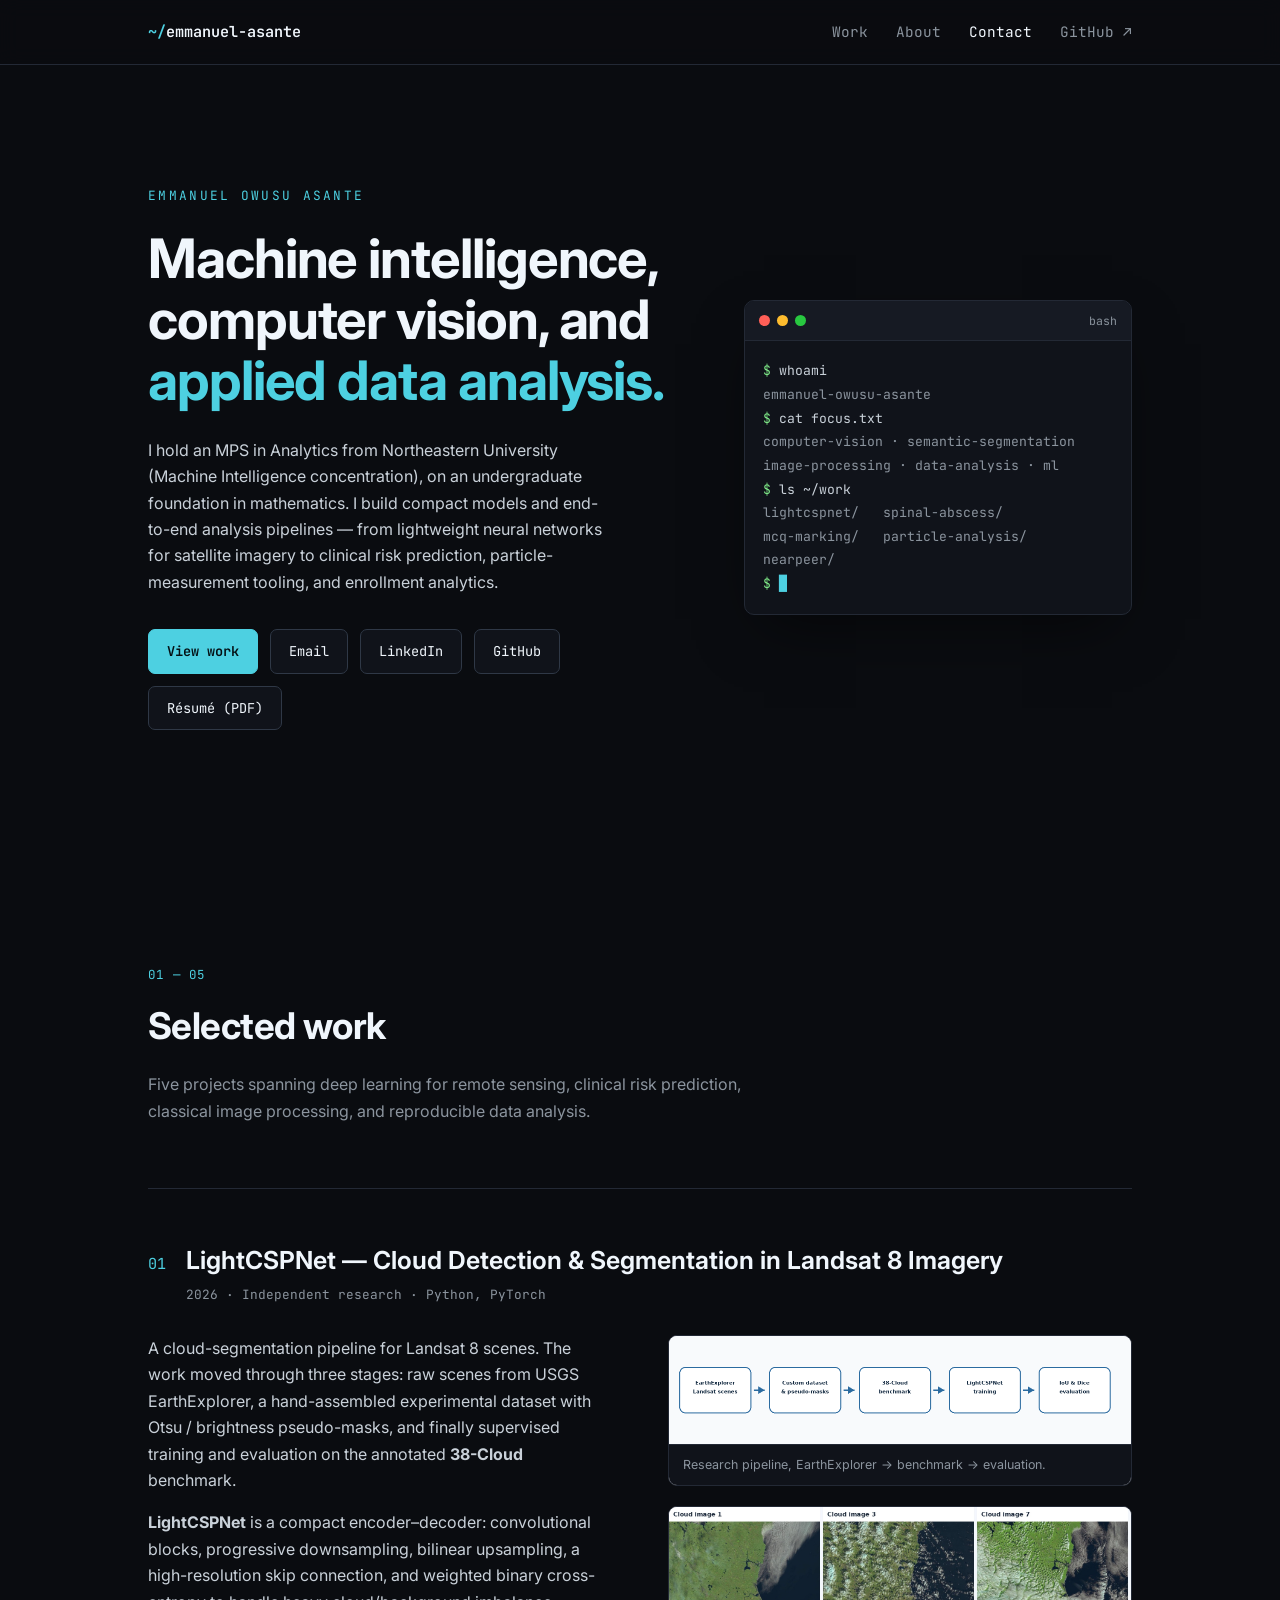
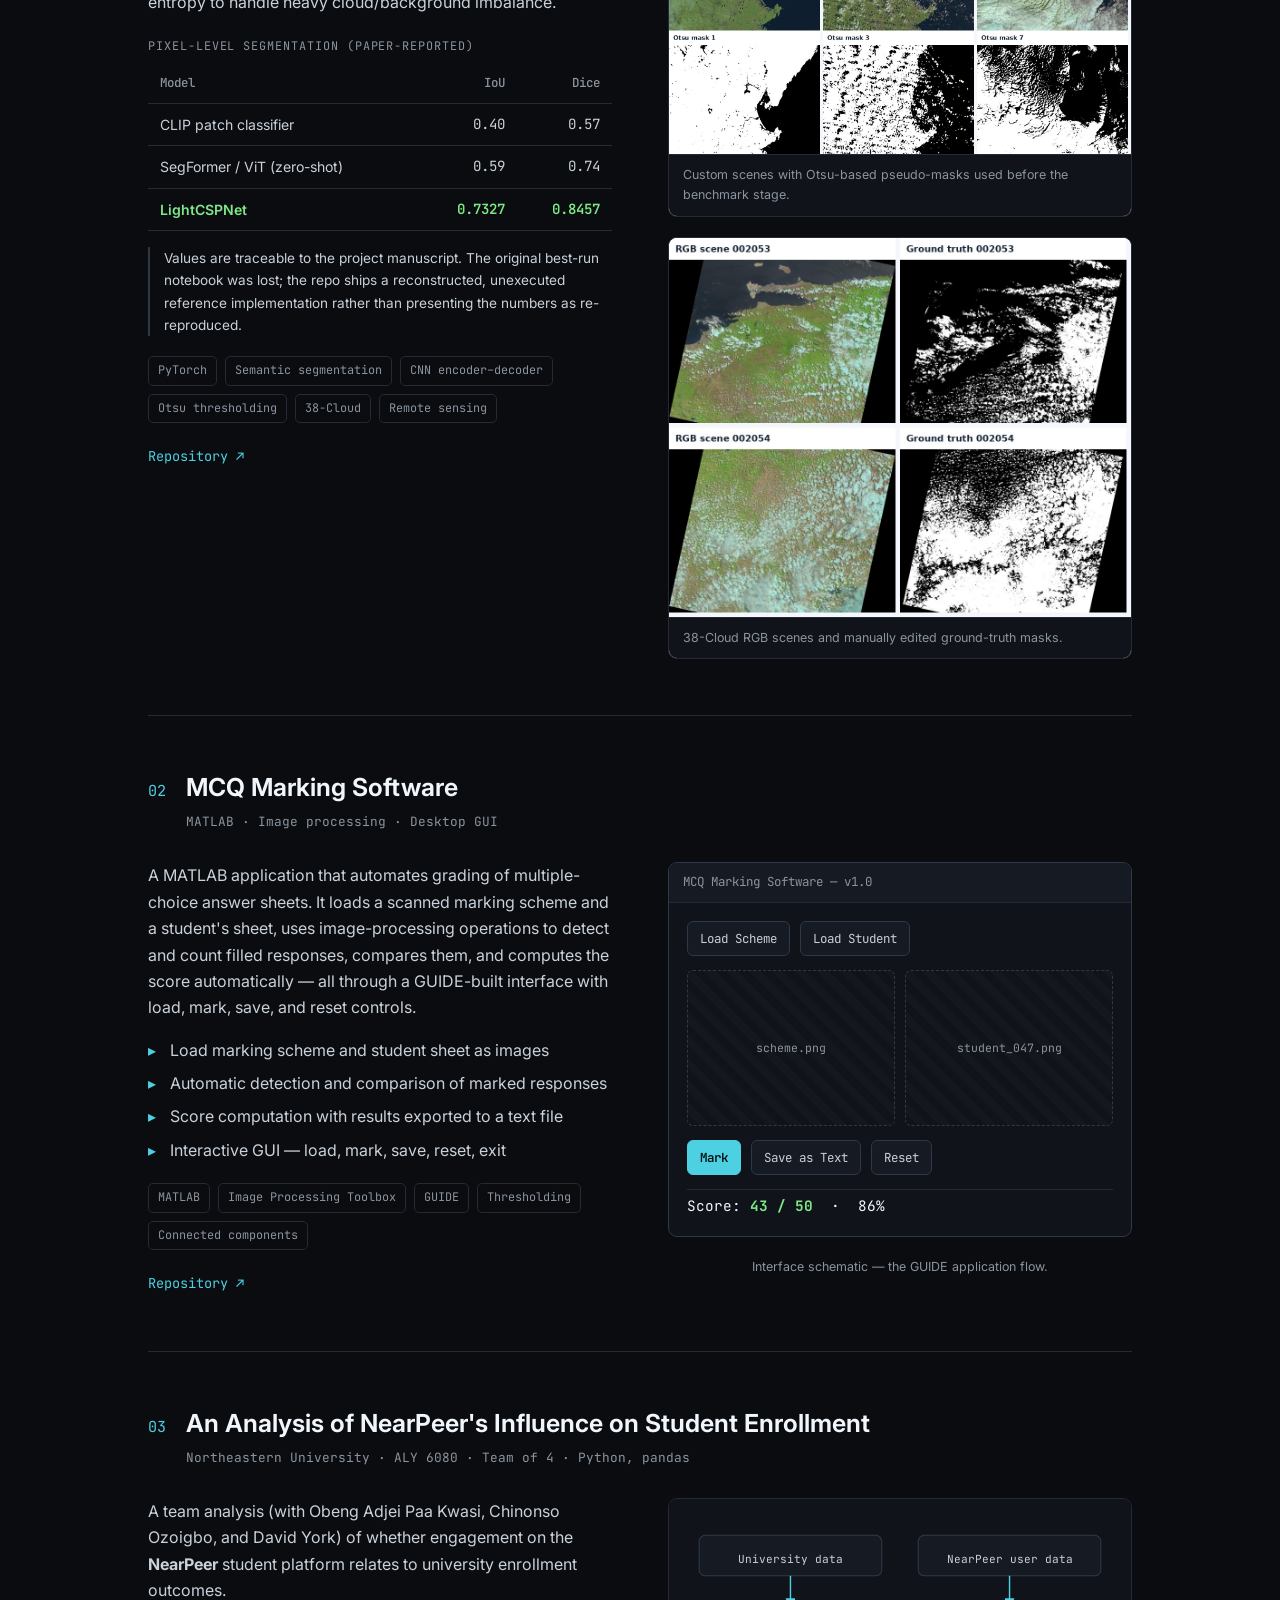
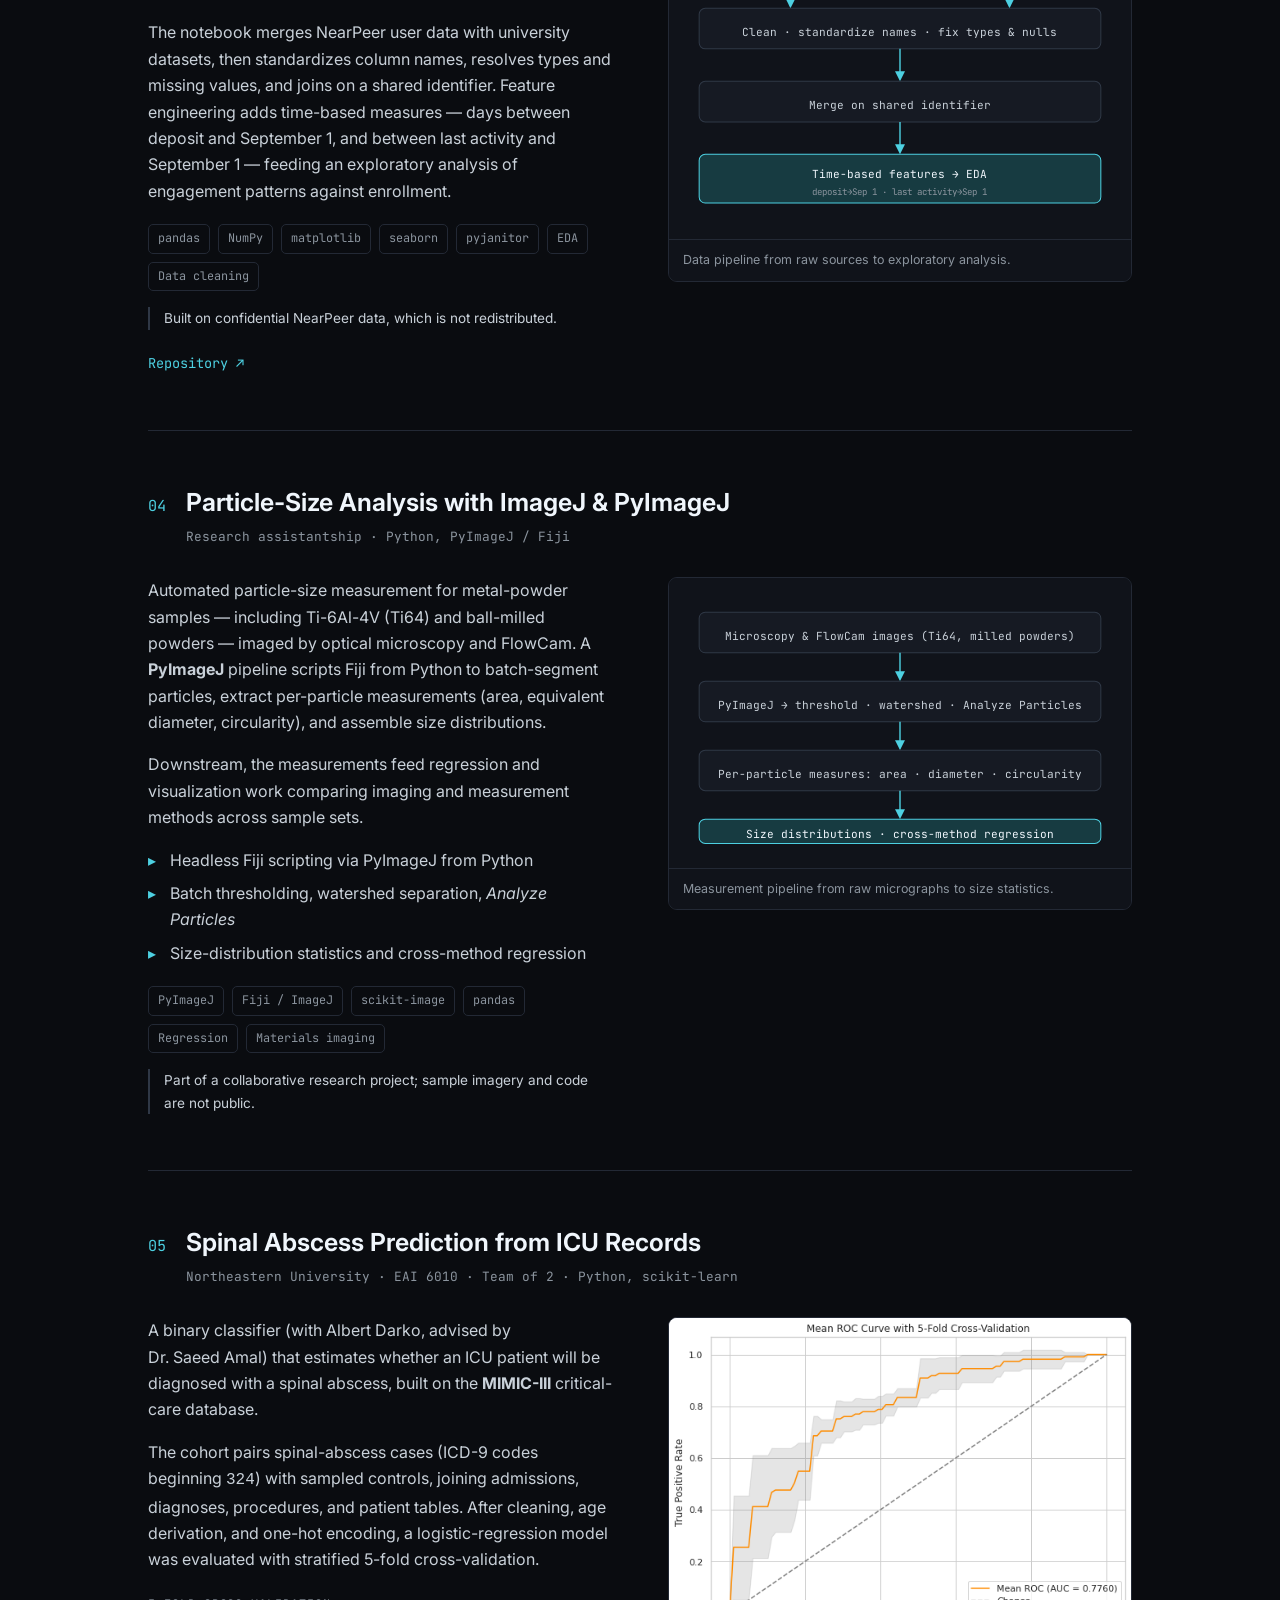
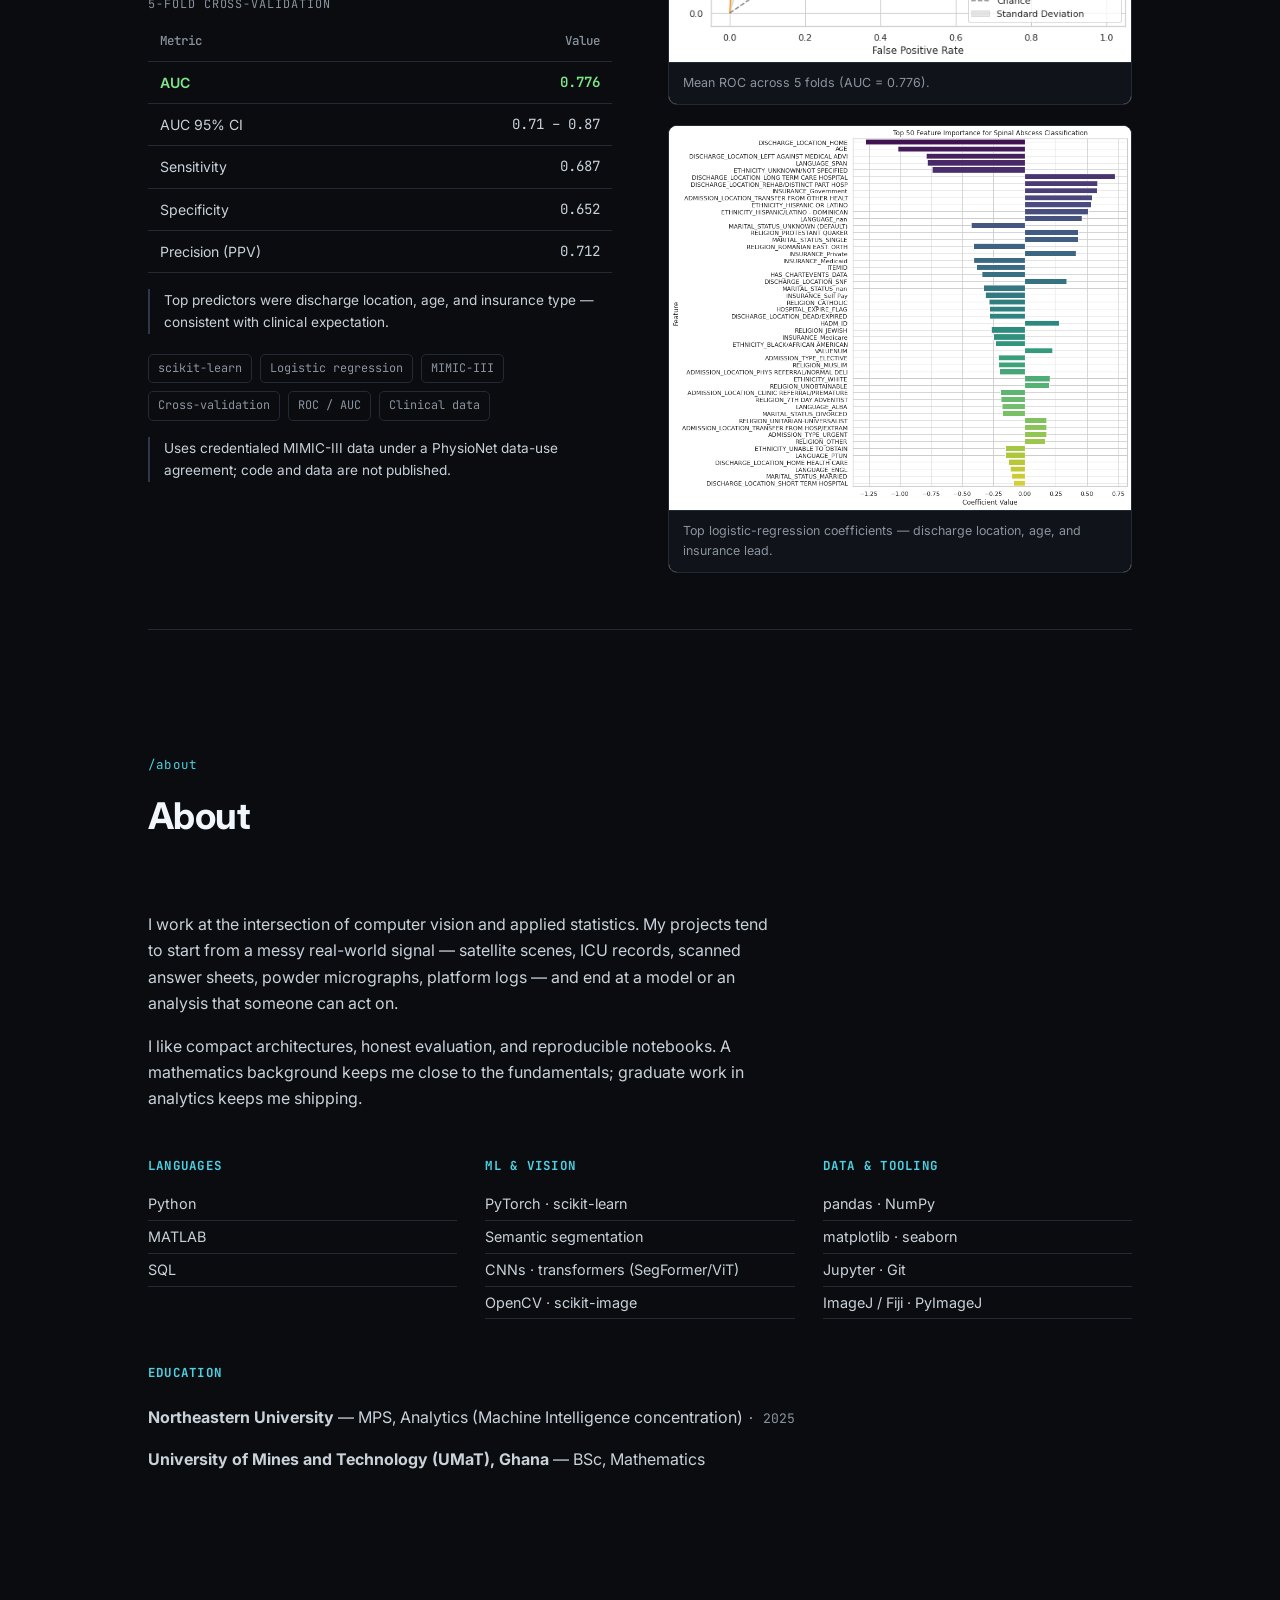
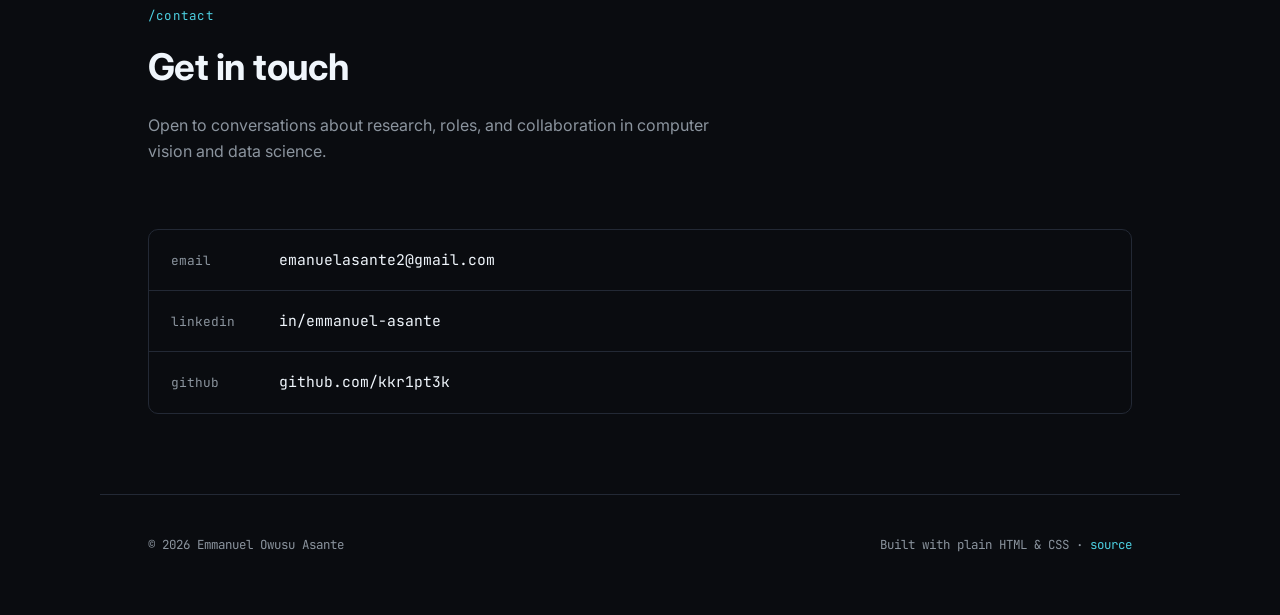
==== index.html @ b474de03 "Portfolio site: 5 projects, résumé, dark technical theme Static single-page site (no build) for http" ====
<!DOCTYPE html>
<html lang="en">
<head>
<meta charset="UTF-8">
<meta name="viewport" content="width=device-width, initial-scale=1.0">
<title>Emmanuel Owusu Asante — Machine Intelligence &amp; Computer Vision</title>
<meta name="description" content="Portfolio of Emmanuel Owusu Asante — graduate work in machine intelligence, computer vision, and applied data analysis. Cloud segmentation, particle-size analysis, MCQ automation, and enrollment analytics.">
<meta name="author" content="Emmanuel Owusu Asante">

<meta property="og:type" content="website">
<meta property="og:title" content="Emmanuel Owusu Asante — Portfolio">
<meta property="og:description" content="Machine intelligence, computer vision, and applied data analysis.">
<meta property="og:url" content="https://kkr1pt3k.github.io/">

<link rel="preconnect" href="https://fonts.googleapis.com">
<link rel="preconnect" href="https://fonts.gstatic.com" crossorigin>
<link href="https://fonts.googleapis.com/css2?family=Inter:wght@400;500;600;700&family=JetBrains+Mono:wght@400;500;600&display=swap" rel="stylesheet">
<link rel="stylesheet" href="assets/css/styles.css">
<link rel="icon" href="data:image/svg+xml,%3Csvg xmlns='http://www.w3.org/2000/svg' viewBox='0 0 100 100'%3E%3Crect width='100' height='100' rx='20' fill='%230a0c10'/%3E%3Ctext x='50' y='68' font-size='58' text-anchor='middle' fill='%234dd0e1' font-family='monospace'%3E&gt;_%3C/text%3E%3C/svg%3E">
</head>
<body>

<a href="#work" class="skip-link">Skip to content</a>

<header class="nav" id="nav">
  <div class="nav__inner container">
    <a href="#top" class="nav__brand"><span class="nav__prompt">~/</span>emmanuel-asante</a>
    <nav class="nav__links" aria-label="Primary">
      <a href="#work">Work</a>
      <a href="#about">About</a>
      <a href="#contact">Contact</a>
      <a href="https://github.com/kkr1pt3k" class="nav__ext" target="_blank" rel="noopener">GitHub&nbsp;&#8599;</a>
    </nav>
    <button class="nav__toggle" id="navToggle" aria-label="Toggle menu" aria-expanded="false">
      <span></span><span></span><span></span>
    </button>
  </div>
</header>

<main id="top">

  <!-- ============ HERO ============ -->
  <section class="hero container">
    <div class="hero__text">
      <p class="kicker">Emmanuel&nbsp;Owusu&nbsp;Asante</p>
      <h1>Machine intelligence,<br>computer vision, and<br><span class="accent">applied data analysis.</span></h1>
      <p class="hero__lede">
        <!-- EDIT: replace with your own words -->
        I hold an MPS in Analytics from Northeastern University (Machine Intelligence
        concentration), on an undergraduate foundation in mathematics. I build compact
        models and end-to-end analysis pipelines — from lightweight neural networks for
        satellite imagery to clinical risk prediction, particle-measurement tooling,
        and enrollment analytics.
      </p>
      <div class="hero__cta">
        <a href="#work" class="btn btn--primary">View work</a>
        <a href="mailto:emanuelasante2@gmail.com" class="btn">Email</a>
        <a href="https://www.linkedin.com/in/emmanuel-asante-377aa52a0/" class="btn" target="_blank" rel="noopener">LinkedIn</a>
        <a href="https://github.com/kkr1pt3k" class="btn" target="_blank" rel="noopener">GitHub</a>
        <a href="assets/emmanuel-asante-resume.pdf" class="btn" data-contact="resume">Résumé&nbsp;(PDF)</a>
      </div>
    </div>

    <aside class="terminal" aria-hidden="true">
      <div class="terminal__bar"><span></span><span></span><span></span><em>bash</em></div>
      <pre class="terminal__body"><span class="t-prompt">$</span> whoami
<span class="t-out">emmanuel-owusu-asante</span>
<span class="t-prompt">$</span> cat focus.txt
<span class="t-out">computer-vision · semantic-segmentation
image-processing · data-analysis · ml</span>
<span class="t-prompt">$</span> ls ~/work
<span class="t-out">lightcspnet/   spinal-abscess/
mcq-marking/   particle-analysis/
nearpeer/</span>
<span class="t-prompt">$</span> <span class="t-cursor">&#9608;</span></pre>
    </aside>
  </section>

  <!-- ============ WORK ============ -->
  <section id="work" class="section container">
    <div class="section__head">
      <span class="section__idx">01 — 05</span>
      <h2>Selected work</h2>
      <p>Five projects spanning deep learning for remote sensing, clinical risk
      prediction, classical image processing, and reproducible data analysis.</p>
    </div>

    <!-- ---- Project 01: LightCSPNet ---- -->
    <article class="project">
      <div class="project__meta">
        <span class="project__num">01</span>
        <div>
          <h3>LightCSPNet — Cloud Detection &amp; Segmentation in Landsat&nbsp;8 Imagery</h3>
          <p class="project__sub">2026 · Independent research · Python, PyTorch</p>
        </div>
      </div>

      <div class="project__grid">
        <div class="project__body">
          <p>
            A cloud-segmentation pipeline for Landsat&nbsp;8 scenes. The work moved
            through three stages: raw scenes from USGS EarthExplorer, a hand-assembled
            experimental dataset with Otsu / brightness pseudo-masks, and finally
            supervised training and evaluation on the annotated <strong>38-Cloud</strong>
            benchmark.
          </p>
          <p>
            <strong>LightCSPNet</strong> is a compact encoder–decoder: convolutional
            blocks, progressive downsampling, bilinear upsampling, a high-resolution
            skip connection, and weighted binary cross-entropy to handle heavy
            cloud/background imbalance.
          </p>

          <table class="metrics">
            <caption>Pixel-level segmentation (paper-reported)</caption>
            <thead><tr><th>Model</th><th>IoU</th><th>Dice</th></tr></thead>
            <tbody>
              <tr><td>CLIP patch classifier</td><td>0.40</td><td>0.57</td></tr>
              <tr><td>SegFormer / ViT (zero-shot)</td><td>0.59</td><td>0.74</td></tr>
              <tr class="metrics__best"><td>LightCSPNet</td><td>0.7327</td><td>0.8457</td></tr>
            </tbody>
          </table>
          <p class="note">
            Values are traceable to the project manuscript. The original
            best-run notebook was lost; the repo ships a reconstructed, unexecuted
            reference implementation rather than presenting the numbers as re-reproduced.
          </p>

          <ul class="tags">
            <li>PyTorch</li><li>Semantic segmentation</li><li>CNN encoder–decoder</li>
            <li>Otsu thresholding</li><li>38-Cloud</li><li>Remote sensing</li>
          </ul>
          <p class="project__links">
            <a href="https://github.com/kkr1pt3k/LightCSPNet-Cloud-Segmentation" target="_blank" rel="noopener">Repository &#8599;</a>
          </p>
        </div>

        <div class="project__media">
          <figure class="fig fig--light">
            <img src="assets/img/lightcspnet-pipeline.png" alt="Pipeline: EarthExplorer Landsat scenes to custom dataset and pseudo-masks to 38-Cloud benchmark to LightCSPNet training to IoU and Dice evaluation" loading="lazy">
            <figcaption>Research pipeline, EarthExplorer&nbsp;&rarr;&nbsp;benchmark&nbsp;&rarr;&nbsp;evaluation.</figcaption>
          </figure>
          <figure class="fig fig--light">
            <img src="assets/img/lightcspnet-otsu-examples.jpg" alt="Three Landsat cloud scenes with corresponding Otsu-generated binary cloud masks" loading="lazy">
            <figcaption>Custom scenes with Otsu-based pseudo-masks used before the benchmark stage.</figcaption>
          </figure>
          <figure class="fig fig--light">
            <img src="assets/img/lightcspnet-scenes.jpg" alt="RGB Landsat scenes 002053 and 002054 with their ground-truth cloud masks" loading="lazy">
            <figcaption>38-Cloud RGB scenes and manually edited ground-truth masks.</figcaption>
          </figure>
        </div>
      </div>
    </article>

    <!-- ---- Project 02: MCQ Marking Software ---- -->
    <article class="project">
      <div class="project__meta">
        <span class="project__num">02</span>
        <div>
          <h3>MCQ Marking Software</h3>
          <p class="project__sub">MATLAB · Image processing · Desktop GUI</p>
        </div>
      </div>

      <div class="project__grid">
        <div class="project__body">
          <p>
            A MATLAB application that automates grading of multiple-choice answer
            sheets. It loads a scanned marking scheme and a student's sheet, uses
            image-processing operations to detect and count filled responses, compares
            them, and computes the score automatically — all through a GUIDE-built
            interface with load, mark, save, and reset controls.
          </p>
          <ul class="feature-list">
            <li>Load marking scheme and student sheet as images</li>
            <li>Automatic detection and comparison of marked responses</li>
            <li>Score computation with results exported to a text file</li>
            <li>Interactive GUI — load, mark, save, reset, exit</li>
          </ul>
          <ul class="tags">
            <li>MATLAB</li><li>Image Processing Toolbox</li><li>GUIDE</li>
            <li>Thresholding</li><li>Connected components</li>
          </ul>
          <p class="project__links">
            <a href="https://github.com/kkr1pt3k/MCQ-Marking-Software" target="_blank" rel="noopener">Repository &#8599;</a>
          </p>
        </div>

        <div class="project__media">
          <div class="appmock" aria-hidden="true">
            <div class="appmock__bar">MCQ Marking Software — v1.0</div>
            <div class="appmock__body">
              <div class="appmock__row">
                <button>Load Scheme</button>
                <button>Load Student</button>
              </div>
              <div class="appmock__panes">
                <div class="appmock__pane"><span>scheme.png</span></div>
                <div class="appmock__pane"><span>student_047.png</span></div>
              </div>
              <div class="appmock__row">
                <button class="is-accent">Mark</button>
                <button>Save as Text</button>
                <button>Reset</button>
              </div>
              <output class="appmock__out">Score:&nbsp;<strong>43 / 50</strong>&nbsp;&nbsp;·&nbsp;&nbsp;86%</output>
            </div>
          </div>
          <p class="caption">Interface schematic — the GUIDE application flow.</p>
        </div>
      </div>
    </article>

    <!-- ---- Project 03: NearPeer ---- -->
    <article class="project">
      <div class="project__meta">
        <span class="project__num">03</span>
        <div>
          <h3>An Analysis of NearPeer's Influence on Student Enrollment</h3>
          <p class="project__sub">Northeastern University · ALY&nbsp;6080 · Team of 4 · Python, pandas</p>
        </div>
      </div>

      <div class="project__grid">
        <div class="project__body">
          <p>
            A team analysis (with Obeng Adjei Paa Kwasi, Chinonso Ozoigbo, and
            David York) of whether engagement on the <strong>NearPeer</strong> student
            platform relates to university enrollment outcomes.
          </p>
          <p>
            The notebook merges NearPeer user data with university datasets, then
            standardizes column names, resolves types and missing values, and joins on
            a shared identifier. Feature engineering adds time-based measures — days
            between deposit and September&nbsp;1, and between last activity and
            September&nbsp;1 — feeding an exploratory analysis of engagement patterns
            against enrollment.
          </p>
          <ul class="tags">
            <li>pandas</li><li>NumPy</li><li>matplotlib</li><li>seaborn</li>
            <li>pyjanitor</li><li>EDA</li><li>Data cleaning</li>
          </ul>
          <p class="note">Built on confidential NearPeer data, which is not redistributed.</p>
          <p class="project__links">
            <a href="https://github.com/kkr1pt3k/NearPeer-Work" target="_blank" rel="noopener">Repository &#8599;</a>
          </p>
        </div>

        <div class="project__media">
          <figure class="fig">
            <svg viewBox="0 0 420 300" role="img" aria-label="Analysis pipeline diagram" class="diagram">
              <defs>
                <marker id="ar" viewBox="0 0 10 10" refX="8" refY="5" markerWidth="7" markerHeight="7" orient="auto-start-reverse">
                  <path d="M0 0 L10 5 L0 10 z" fill="var(--accent)"></path>
                </marker>
              </defs>
              <g class="d-box"><rect x="12" y="18" width="180" height="40" rx="6"></rect><text x="102" y="42">University data</text></g>
              <g class="d-box"><rect x="228" y="18" width="180" height="40" rx="6"></rect><text x="318" y="42">NearPeer user data</text></g>
              <line x1="102" y1="58" x2="102" y2="88" marker-end="url(#ar)"></line>
              <line x1="318" y1="58" x2="318" y2="88" marker-end="url(#ar)"></line>
              <g class="d-box"><rect x="12" y="90" width="396" height="40" rx="6"></rect><text x="210" y="114">Clean · standardize names · fix types &amp; nulls</text></g>
              <line x1="210" y1="130" x2="210" y2="160" marker-end="url(#ar)"></line>
              <g class="d-box"><rect x="12" y="162" width="396" height="40" rx="6"></rect><text x="210" y="186">Merge on shared identifier</text></g>
              <line x1="210" y1="202" x2="210" y2="232" marker-end="url(#ar)"></line>
              <g class="d-box d-box--accent"><rect x="12" y="234" width="396" height="48" rx="6"></rect><text x="210" y="254">Time-based features → EDA</text><text x="210" y="272" class="d-small">deposit→Sep 1 · last activity→Sep 1</text></g>
            </svg>
            <figcaption>Data pipeline from raw sources to exploratory analysis.</figcaption>
          </figure>
        </div>
      </div>
    </article>

    <!-- ---- Project 04: Particle analysis ---- -->
    <article class="project">
      <div class="project__meta">
        <span class="project__num">04</span>
        <div>
          <h3>Particle-Size Analysis with ImageJ &amp; PyImageJ</h3>
          <p class="project__sub">Research assistantship · Python, PyImageJ / Fiji</p>
        </div>
      </div>

      <div class="project__grid">
        <div class="project__body">
          <p>
            Automated particle-size measurement for metal-powder samples — including
            Ti-6Al-4V (Ti64) and ball-milled powders — imaged by optical microscopy and
            FlowCam. A <strong>PyImageJ</strong> pipeline scripts Fiji from Python to
            batch-segment particles, extract per-particle measurements (area, equivalent
            diameter, circularity), and assemble size distributions.
          </p>
          <p>
            Downstream, the measurements feed regression and visualization work
            comparing imaging and measurement methods across sample sets.
          </p>
          <ul class="feature-list">
            <li>Headless Fiji scripting via PyImageJ from Python</li>
            <li>Batch thresholding, watershed separation, <em>Analyze Particles</em></li>
            <li>Size-distribution statistics and cross-method regression</li>
          </ul>
          <ul class="tags">
            <li>PyImageJ</li><li>Fiji / ImageJ</li><li>scikit-image</li>
            <li>pandas</li><li>Regression</li><li>Materials imaging</li>
          </ul>
          <p class="note">Part of a collaborative research project; sample imagery and code are not public.</p>
        </div>

        <div class="project__media">
          <figure class="fig">
            <svg viewBox="0 0 420 250" role="img" aria-label="Particle analysis pipeline diagram" class="diagram">
              <g class="d-box"><rect x="12" y="16" width="396" height="40" rx="6"></rect><text x="210" y="40">Microscopy &amp; FlowCam images (Ti64, milled powders)</text></g>
              <line x1="210" y1="56" x2="210" y2="82" marker-end="url(#ar)"></line>
              <g class="d-box"><rect x="12" y="84" width="396" height="40" rx="6"></rect><text x="210" y="108">PyImageJ → threshold · watershed · Analyze Particles</text></g>
              <line x1="210" y1="124" x2="210" y2="150" marker-end="url(#ar)"></line>
              <g class="d-box"><rect x="12" y="152" width="396" height="40" rx="6"></rect><text x="210" y="176">Per-particle measures: area · diameter · circularity</text></g>
              <line x1="210" y1="192" x2="210" y2="218" marker-end="url(#ar)"></line>
              <g class="d-box d-box--accent"><rect x="12" y="220" width="396" height="24" rx="6"></rect><text x="210" y="236">Size distributions · cross-method regression</text></g>
            </svg>
            <figcaption>Measurement pipeline from raw micrographs to size statistics.</figcaption>
          </figure>
        </div>
      </div>
    </article>

    <!-- ---- Project 05: Spinal Abscess Prediction ---- -->
    <article class="project">
      <div class="project__meta">
        <span class="project__num">05</span>
        <div>
          <h3>Spinal Abscess Prediction from ICU Records</h3>
          <p class="project__sub">Northeastern University · EAI&nbsp;6010 · Team of 2 · Python, scikit-learn</p>
        </div>
      </div>

      <div class="project__grid">
        <div class="project__body">
          <p>
            A binary classifier (with Albert Darko, advised by Dr.&nbsp;Saeed&nbsp;Amal)
            that estimates whether an ICU patient will be diagnosed with a spinal
            abscess, built on the <strong>MIMIC-III</strong> critical-care database.
          </p>
          <p>
            The cohort pairs spinal-abscess cases (ICD-9 codes beginning
            <code>324</code>) with sampled controls, joining admissions, diagnoses,
            procedures, and patient tables. After cleaning, age derivation, and
            one-hot encoding, a logistic-regression model was evaluated with
            stratified 5-fold cross-validation.
          </p>

          <table class="metrics">
            <caption>5-fold cross-validation</caption>
            <thead><tr><th>Metric</th><th>Value</th></tr></thead>
            <tbody>
              <tr class="metrics__best"><td>AUC</td><td>0.776</td></tr>
              <tr><td>AUC 95% CI</td><td>0.71 – 0.87</td></tr>
              <tr><td>Sensitivity</td><td>0.687</td></tr>
              <tr><td>Specificity</td><td>0.652</td></tr>
              <tr><td>Precision (PPV)</td><td>0.712</td></tr>
            </tbody>
          </table>
          <p class="note">
            Top predictors were discharge location, age, and insurance type —
            consistent with clinical expectation.
          </p>

          <ul class="tags">
            <li>scikit-learn</li><li>Logistic regression</li><li>MIMIC-III</li>
            <li>Cross-validation</li><li>ROC / AUC</li><li>Clinical data</li>
          </ul>
          <p class="note">
            Uses credentialed MIMIC-III data under a PhysioNet data-use agreement;
            code and data are not published.
          </p>
        </div>

        <div class="project__media">
          <figure class="fig fig--light">
            <img src="assets/img/spinal-roc-5fold.png" alt="Mean ROC curve from 5-fold cross-validation, area under curve 0.776, with standard-deviation band" loading="lazy">
            <figcaption>Mean ROC across 5 folds (AUC&nbsp;=&nbsp;0.776).</figcaption>
          </figure>
          <figure class="fig fig--light">
            <img src="assets/img/spinal-feature-importance.png" alt="Bar chart of the top 50 logistic-regression coefficients for spinal abscess classification" loading="lazy">
            <figcaption>Top logistic-regression coefficients — discharge location, age, and insurance lead.</figcaption>
          </figure>
        </div>
      </div>
    </article>

  </section>

  <!-- ============ ABOUT ============ -->
  <section id="about" class="section container">
    <div class="section__head">
      <span class="section__idx">/about</span>
      <h2>About</h2>
    </div>
    <div class="about">
      <div class="about__bio">
        <!-- EDIT: tune to taste -->
        <p>
          I work at the intersection of computer vision and applied statistics. My
          projects tend to start from a messy real-world signal — satellite scenes,
          ICU records, scanned answer sheets, powder micrographs, platform logs — and
          end at a model or an analysis that someone can act on.
        </p>
        <p>
          I like compact architectures, honest evaluation, and reproducible notebooks.
          A mathematics background keeps me close to the fundamentals; graduate work in
          analytics keeps me shipping.
        </p>
      </div>
      <div class="about__cols">
        <div>
          <h3>Languages</h3>
          <ul><li>Python</li><li>MATLAB</li><li>SQL</li></ul>
        </div>
        <div>
          <h3>ML &amp; vision</h3>
          <ul><li>PyTorch · scikit-learn</li><li>Semantic segmentation</li><li>CNNs · transformers (SegFormer/ViT)</li><li>OpenCV · scikit-image</li></ul>
        </div>
        <div>
          <h3>Data &amp; tooling</h3>
          <ul><li>pandas · NumPy</li><li>matplotlib · seaborn</li><li>Jupyter · Git</li><li>ImageJ / Fiji · PyImageJ</li></ul>
        </div>
      </div>
      <div class="about__edu">
        <h3>Education</h3>
        <ul>
          <li><strong>Northeastern University</strong> — MPS, Analytics (Machine Intelligence concentration) <span>· 2025</span></li>
          <li><strong>University of Mines and Technology (UMaT), Ghana</strong> — BSc, Mathematics</li>
        </ul>
      </div>
    </div>
  </section>

  <!-- ============ CONTACT ============ -->
  <section id="contact" class="section container">
    <div class="section__head">
      <span class="section__idx">/contact</span>
      <h2>Get in touch</h2>
      <p>Open to conversations about research, roles, and collaboration in
      computer vision and data science.</p>
    </div>
    <div class="contact">
      <a class="contact__link" href="mailto:emanuelasante2@gmail.com">
        <span class="contact__k">email</span><span class="contact__v">emanuelasante2@gmail.com</span>
      </a>
      <a class="contact__link" href="https://www.linkedin.com/in/emmanuel-asante-377aa52a0/" target="_blank" rel="noopener">
        <span class="contact__k">linkedin</span><span class="contact__v">in/emmanuel-asante</span>
      </a>
      <a class="contact__link" href="https://github.com/kkr1pt3k" target="_blank" rel="noopener">
        <span class="contact__k">github</span><span class="contact__v">github.com/kkr1pt3k</span>
      </a>
    </div>
  </section>

</main>

<footer class="footer container">
  <p>&copy; <span id="year">2026</span> Emmanuel Owusu Asante</p>
  <p>Built with plain HTML &amp; CSS · <a href="https://github.com/kkr1pt3k/kkr1pt3k.github.io" target="_blank" rel="noopener">source</a></p>
</footer>

<!-- lightbox -->
<div class="lightbox" id="lightbox" hidden>
  <button class="lightbox__close" aria-label="Close">&times;</button>
  <img src="" alt="">
</div>

<script src="assets/js/main.js"></script>
</body>
</html>
---- assets/css/styles.css ----
/* ============================================================
   Emmanuel Owusu Asante — portfolio
   Dark / technical theme
   ============================================================ */

:root {
  --bg:        #0a0c10;
  --bg-1:      #10131a;
  --bg-2:      #161a23;
  --border:    #232935;
  --border-2:  #2f3846;
  --text:      #c9d1d9;
  --text-hi:   #f0f6fc;
  --text-mut:  #8b949e;
  --accent:    #4dd0e1;
  --accent-2:  #7ee787;
  --accent-dim:#173b41;
  --maxw: 1080px;
  --pad: clamp(20px, 5vw, 48px);
  --mono: "JetBrains Mono", ui-monospace, SFMono-Regular, Menlo, monospace;
  --sans: "Inter", system-ui, -apple-system, Segoe UI, Roboto, sans-serif;
}

* { box-sizing: border-box; margin: 0; padding: 0; }

html { scroll-behavior: smooth; scroll-padding-top: 80px; }

body {
  background: var(--bg);
  color: var(--text);
  font-family: var(--sans);
  font-size: 16px;
  line-height: 1.65;
  -webkit-font-smoothing: antialiased;
  overflow-x: hidden;
}

img { max-width: 100%; display: block; }
[hidden] { display: none !important; }

a { color: var(--accent); text-decoration: none; }
a:hover { text-decoration: underline; }

::selection { background: var(--accent); color: #041014; }

.container { max-width: var(--maxw); margin: 0 auto; padding-left: var(--pad); padding-right: var(--pad); }

.skip-link {
  position: absolute; left: -9999px; top: 8px; z-index: 100;
  background: var(--accent); color: #041014; padding: 8px 14px; border-radius: 6px; font-weight: 600;
}
.skip-link:focus { left: 12px; }

/* ---------- nav ---------- */
.nav {
  position: sticky; top: 0; z-index: 50;
  background: rgba(10,12,16,.8);
  backdrop-filter: blur(10px);
  border-bottom: 1px solid var(--border);
}
.nav__inner { display: flex; align-items: center; justify-content: space-between; height: 64px; }
.nav__brand { color: var(--text-hi); font-family: var(--mono); font-weight: 600; font-size: .95rem; }
.nav__brand:hover { text-decoration: none; color: var(--accent); }
.nav__prompt { color: var(--accent); }
.nav__links { display: flex; gap: 28px; align-items: center; }
.nav__links a { color: var(--text-mut); font-size: .9rem; font-family: var(--mono); }
.nav__links a:hover, .nav__links a.is-active { color: var(--text-hi); text-decoration: none; }
.nav__ext { color: var(--text-mut); }

.nav__toggle { display: none; background: none; border: 0; width: 40px; height: 40px; cursor: pointer; }
.nav__toggle span { display: block; height: 2px; width: 22px; margin: 4px auto; background: var(--text-hi); transition: .25s; }
.nav__toggle[aria-expanded="true"] span:nth-child(1) { transform: translateY(6px) rotate(45deg); }
.nav__toggle[aria-expanded="true"] span:nth-child(2) { opacity: 0; }
.nav__toggle[aria-expanded="true"] span:nth-child(3) { transform: translateY(-6px) rotate(-45deg); }

/* ---------- hero ---------- */
.hero {
  display: grid;
  grid-template-columns: 1.15fr .85fr;
  gap: clamp(32px, 6vw, 72px);
  align-items: center;
  padding-top: clamp(56px, 12vw, 120px);
  padding-bottom: clamp(56px, 12vw, 120px);
}
.kicker {
  font-family: var(--mono); font-size: .8rem; letter-spacing: .18em; text-transform: uppercase;
  color: var(--accent); margin-bottom: 22px;
}
.hero h1 {
  font-size: clamp(2rem, 5.4vw, 3.4rem);
  line-height: 1.12; font-weight: 700; color: var(--text-hi);
  letter-spacing: -.02em;
}
.hero h1 .accent { color: var(--accent); }
.hero__lede { margin-top: 26px; max-width: 46ch; color: var(--text); }
.hero__cta { margin-top: 34px; display: flex; flex-wrap: wrap; gap: 12px; }

.btn {
  font-family: var(--mono); font-size: .85rem;
  padding: 10px 18px; border: 1px solid var(--border-2); border-radius: 7px;
  color: var(--text-hi); background: var(--bg-1); transition: .18s;
}
.btn:hover { border-color: var(--accent); color: var(--accent); text-decoration: none; transform: translateY(-1px); }
.btn--primary { background: var(--accent); color: #041014; border-color: var(--accent); font-weight: 600; }
.btn--primary:hover { background: #6fe0ee; color: #041014; }

/* terminal card */
.terminal {
  background: var(--bg-1); border: 1px solid var(--border); border-radius: 10px;
  overflow: hidden; box-shadow: 0 24px 60px -20px rgba(0,0,0,.6);
}
.terminal__bar {
  display: flex; align-items: center; gap: 7px;
  padding: 10px 14px; background: var(--bg-2); border-bottom: 1px solid var(--border);
}
.terminal__bar span { width: 11px; height: 11px; border-radius: 50%; background: #3a4150; }
.terminal__bar span:nth-child(1) { background: #ff5f57; }
.terminal__bar span:nth-child(2) { background: #febc2e; }
.terminal__bar span:nth-child(3) { background: #28c840; }
.terminal__bar em { margin-left: auto; font-family: var(--mono); font-style: normal; font-size: .72rem; color: var(--text-mut); }
.terminal__body {
  font-family: var(--mono); font-size: .82rem; line-height: 1.8;
  padding: 18px; color: var(--text); white-space: pre-wrap; word-break: break-word;
}
.t-prompt { color: var(--accent-2); }
.t-out { color: var(--text-mut); }
.t-cursor { color: var(--accent); animation: blink 1.1s steps(1) infinite; }
@keyframes blink { 50% { opacity: 0; } }

/* ---------- sections ---------- */
.section { padding-top: clamp(60px, 10vw, 110px); padding-bottom: clamp(20px, 5vw, 40px); }
.section + .section { padding-top: clamp(40px, 8vw, 80px); }
.section__head { max-width: 60ch; margin-bottom: clamp(36px, 6vw, 64px); }
.section__idx {
  font-family: var(--mono); font-size: .78rem; color: var(--accent);
  letter-spacing: .1em;
}
.section__head h2 {
  font-size: clamp(1.6rem, 3.6vw, 2.3rem); color: var(--text-hi); font-weight: 700;
  margin: 10px 0 14px; letter-spacing: -.015em;
}
.section__head p { color: var(--text-mut); }

/* ---------- project ---------- */
.project {
  border-top: 1px solid var(--border);
  padding: clamp(36px, 6vw, 56px) 0;
}
.project:last-child { border-bottom: 1px solid var(--border); }
.project__meta { display: flex; gap: 20px; align-items: baseline; margin-bottom: 30px; }
.project__num { font-family: var(--mono); color: var(--accent); font-size: .95rem; }
.project__meta h3 { color: var(--text-hi); font-size: clamp(1.15rem, 2.6vw, 1.55rem); line-height: 1.25; font-weight: 650; }
.project__sub { font-family: var(--mono); font-size: .8rem; color: var(--text-mut); margin-top: 8px; }

.project__grid { display: grid; grid-template-columns: 1fr 1fr; gap: clamp(28px, 5vw, 56px); align-items: start; }
.project__body > * + * { margin-top: 16px; }
.project__body p { color: var(--text); }

.metrics { width: 100%; border-collapse: collapse; font-size: .88rem; margin: 22px 0 8px; }
.metrics caption { text-align: left; font-family: var(--mono); font-size: .74rem; color: var(--text-mut); margin-bottom: 8px; text-transform: uppercase; letter-spacing: .08em; }
.metrics th, .metrics td { text-align: left; padding: 9px 12px; border-bottom: 1px solid var(--border); }
.metrics thead th { color: var(--text-mut); font-family: var(--mono); font-weight: 500; font-size: .78rem; }
.metrics td:not(:first-child), .metrics th:not(:first-child) { text-align: right; font-family: var(--mono); }
.metrics__best td { color: var(--accent-2); font-weight: 600; }

.note { font-size: .85rem; color: var(--text-mut); border-left: 2px solid var(--border-2); padding-left: 14px; }

.tags { list-style: none; display: flex; flex-wrap: wrap; gap: 8px; margin-top: 20px !important; }
.tags li {
  font-family: var(--mono); font-size: .74rem; color: var(--text-mut);
  border: 1px solid var(--border); border-radius: 5px; padding: 4px 9px;
}
.feature-list { list-style: none; margin-top: 16px; }
.feature-list li { position: relative; padding-left: 22px; color: var(--text); margin: 7px 0; }
.feature-list li::before { content: "▸"; position: absolute; left: 0; color: var(--accent); }

.project__links { margin-top: 22px !important; font-family: var(--mono); font-size: .85rem; }

/* figures */
.project__media { display: flex; flex-direction: column; gap: 20px; position: sticky; top: 84px; }
.fig { border: 1px solid var(--border); border-radius: 9px; overflow: hidden; background: var(--bg-1); }
.fig--light { background: #f4f6fb; }
.fig img { cursor: zoom-in; }
.fig figcaption {
  font-size: .78rem; color: var(--text-mut); padding: 10px 14px;
  border-top: 1px solid var(--border); background: var(--bg-1);
}
.caption { font-size: .78rem; color: var(--text-mut); text-align: center; }

/* app mockup (MCQ) */
.appmock { border: 1px solid var(--border-2); border-radius: 9px; overflow: hidden; background: var(--bg-1); font-family: var(--mono); }
.appmock__bar { background: var(--bg-2); padding: 9px 14px; font-size: .78rem; color: var(--text-mut); border-bottom: 1px solid var(--border); }
.appmock__body { padding: 18px; display: flex; flex-direction: column; gap: 14px; }
.appmock__row { display: flex; gap: 10px; flex-wrap: wrap; }
.appmock__row button {
  font-family: var(--mono); font-size: .78rem; background: var(--bg-2);
  border: 1px solid var(--border-2); color: var(--text); border-radius: 6px; padding: 8px 12px; cursor: default;
}
.appmock__row button.is-accent { background: var(--accent); color: #041014; border-color: var(--accent); font-weight: 600; }
.appmock__panes { display: grid; grid-template-columns: 1fr 1fr; gap: 10px; }
.appmock__pane {
  aspect-ratio: 4/3; border: 1px dashed var(--border-2); border-radius: 6px;
  display: grid; place-items: center; color: var(--text-mut); font-size: .72rem;
  background: repeating-linear-gradient(45deg, transparent, transparent 8px, rgba(255,255,255,.02) 8px, rgba(255,255,255,.02) 16px);
}
.appmock__out { font-size: .9rem; color: var(--text-hi); padding-top: 4px; border-top: 1px solid var(--border); }
.appmock__out strong { color: var(--accent-2); }

/* svg diagrams */
.diagram { width: 100%; height: auto; display: block; padding: 18px; background: var(--bg-1); }
.d-box rect { fill: var(--bg-2); stroke: var(--border-2); stroke-width: 1; }
.d-box text { fill: var(--text); font-family: var(--mono); font-size: 11px; text-anchor: middle; dominant-baseline: middle; }
.d-box--accent rect { fill: var(--accent-dim); stroke: var(--accent); }
.d-box--accent text { fill: var(--text-hi); }
.d-small { font-size: 9px !important; fill: var(--text-mut) !important; }
.diagram line { stroke: var(--accent); stroke-width: 1.4; }

/* ---------- about ---------- */
.about { display: grid; gap: 44px; }
.about__bio { max-width: 62ch; }
.about__bio p + p { margin-top: 16px; }
.about__cols { display: grid; grid-template-columns: repeat(3, 1fr); gap: 28px; }
.about__cols h3, .about__edu h3 {
  font-family: var(--mono); font-size: .78rem; text-transform: uppercase; letter-spacing: .1em;
  color: var(--accent); margin-bottom: 12px;
}
.about__cols ul, .about__edu ul { list-style: none; }
.about__cols li { color: var(--text); font-size: .9rem; padding: 4px 0; border-bottom: 1px solid var(--border); }
.about__edu li { color: var(--text); padding: 8px 0; }
.about__edu li span { color: var(--text-mut); font-family: var(--mono); font-size: .82rem; }

/* ---------- contact ---------- */
.contact { display: grid; gap: 0; border: 1px solid var(--border); border-radius: 10px; overflow: hidden; }
.contact__link {
  display: flex; gap: 18px; align-items: baseline; padding: 18px 22px;
  border-bottom: 1px solid var(--border); color: var(--text-hi); font-family: var(--mono);
}
.contact__link:last-child { border-bottom: 0; }
.contact__link:hover { background: var(--bg-1); text-decoration: none; }
.contact__k { color: var(--text-mut); font-size: .8rem; min-width: 90px; }
.contact__v { font-size: .92rem; }

/* ---------- footer ---------- */
.footer {
  display: flex; justify-content: space-between; flex-wrap: wrap; gap: 10px;
  padding-top: 40px; padding-bottom: 60px; margin-top: 40px;
  border-top: 1px solid var(--border);
  font-family: var(--mono); font-size: .78rem; color: var(--text-mut);
}

/* ---------- lightbox ---------- */
.lightbox {
  position: fixed; inset: 0; z-index: 90; background: rgba(4,6,10,.92);
  display: grid; place-items: center; padding: 5vw;
}
.lightbox img { max-width: 100%; max-height: 90vh; border-radius: 8px; }
.lightbox__close {
  position: absolute; top: 18px; right: 24px; background: none; border: 0;
  color: #fff; font-size: 2.4rem; line-height: 1; cursor: pointer;
}

/* ---------- responsive ---------- */
@media (max-width: 860px) {
  .hero { grid-template-columns: 1fr; }
  .terminal { order: -1; }
  .project__grid { grid-template-columns: 1fr; }
  .project__media { position: static; }
  .about__cols { grid-template-columns: 1fr 1fr; }
}
@media (max-width: 620px) {
  .nav__links {
    position: absolute; top: 64px; left: 0; right: 0;
    flex-direction: column; gap: 0; background: var(--bg-1);
    border-bottom: 1px solid var(--border);
    max-height: 0; overflow: hidden; transition: max-height .28s ease;
  }
  .nav__links.is-open { max-height: 320px; }
  .nav__links a { padding: 14px var(--pad); width: 100%; border-bottom: 1px solid var(--border); }
  .nav__toggle { display: block; }
  .about__cols { grid-template-columns: 1fr; }
  .project__meta { flex-direction: column; gap: 8px; }
}

@media (prefers-reduced-motion: reduce) {
  * { scroll-behavior: auto; animation: none !important; transition: none !important; }
}
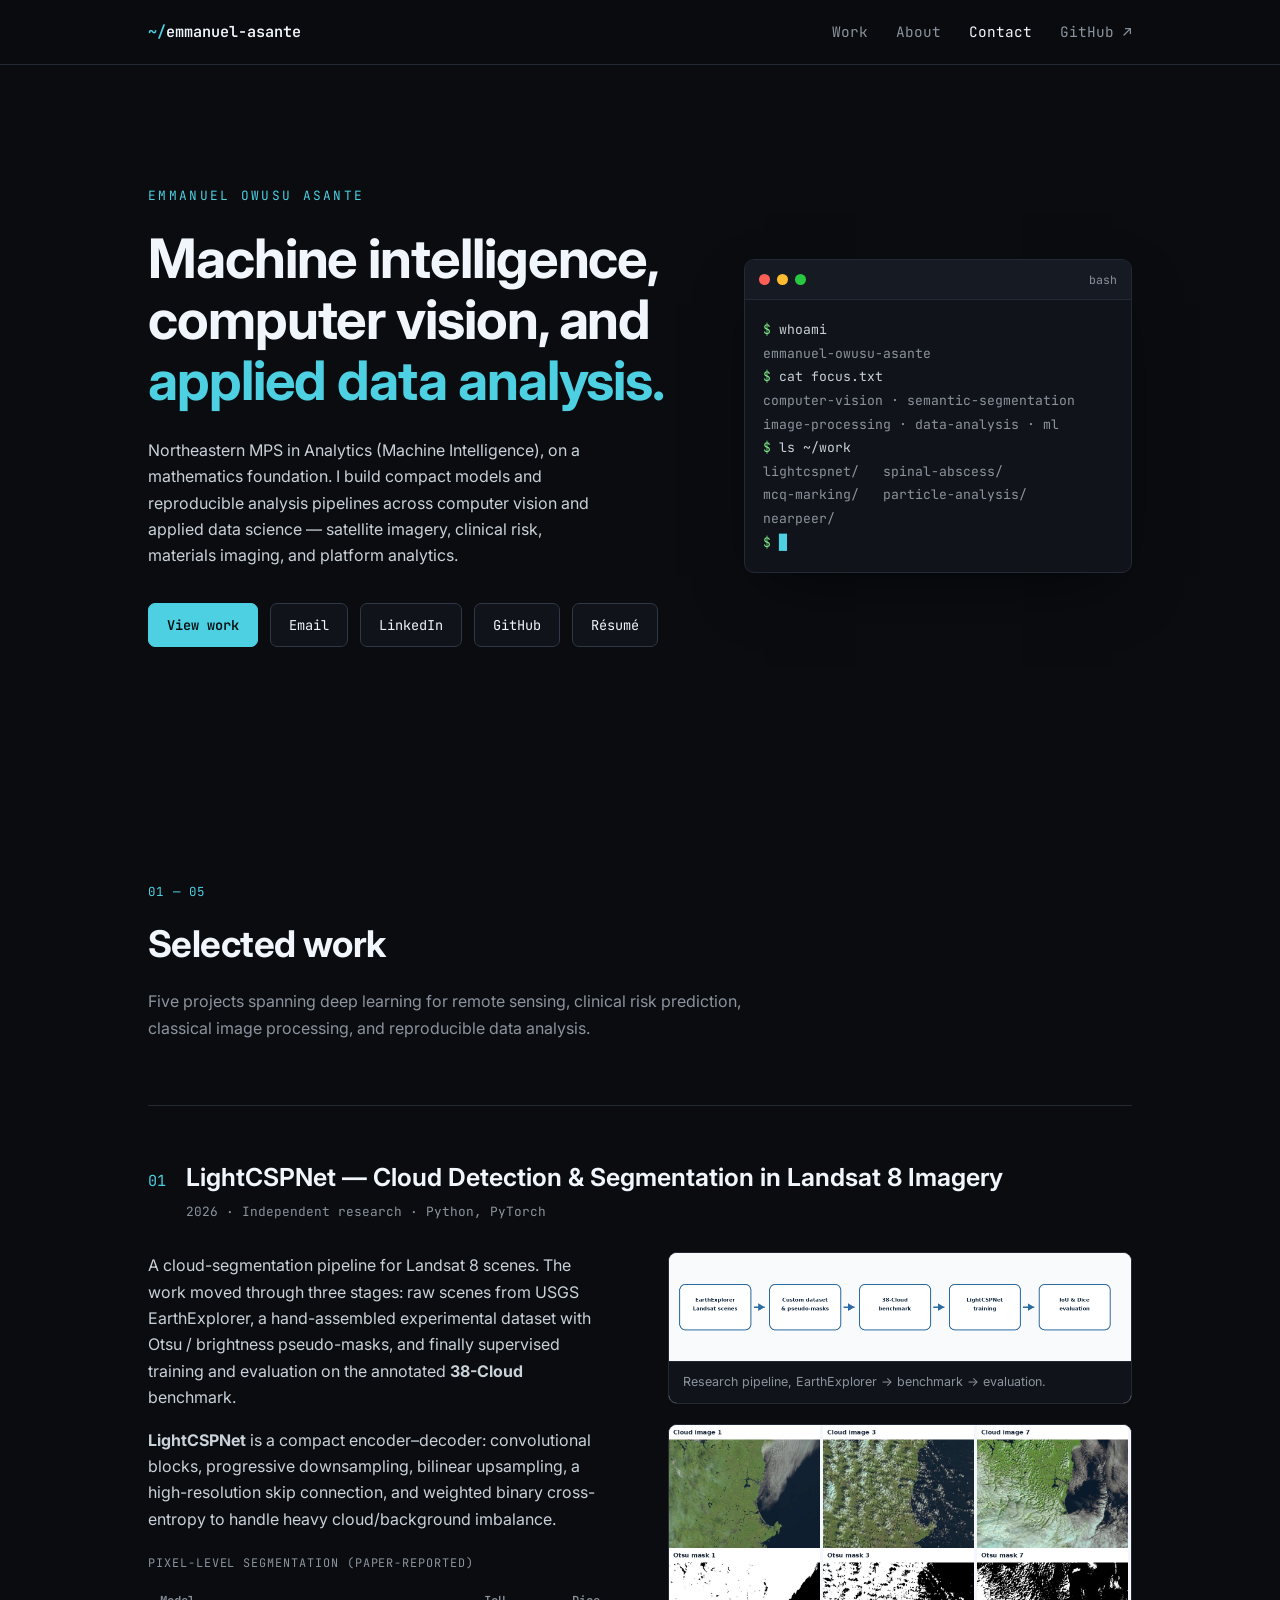
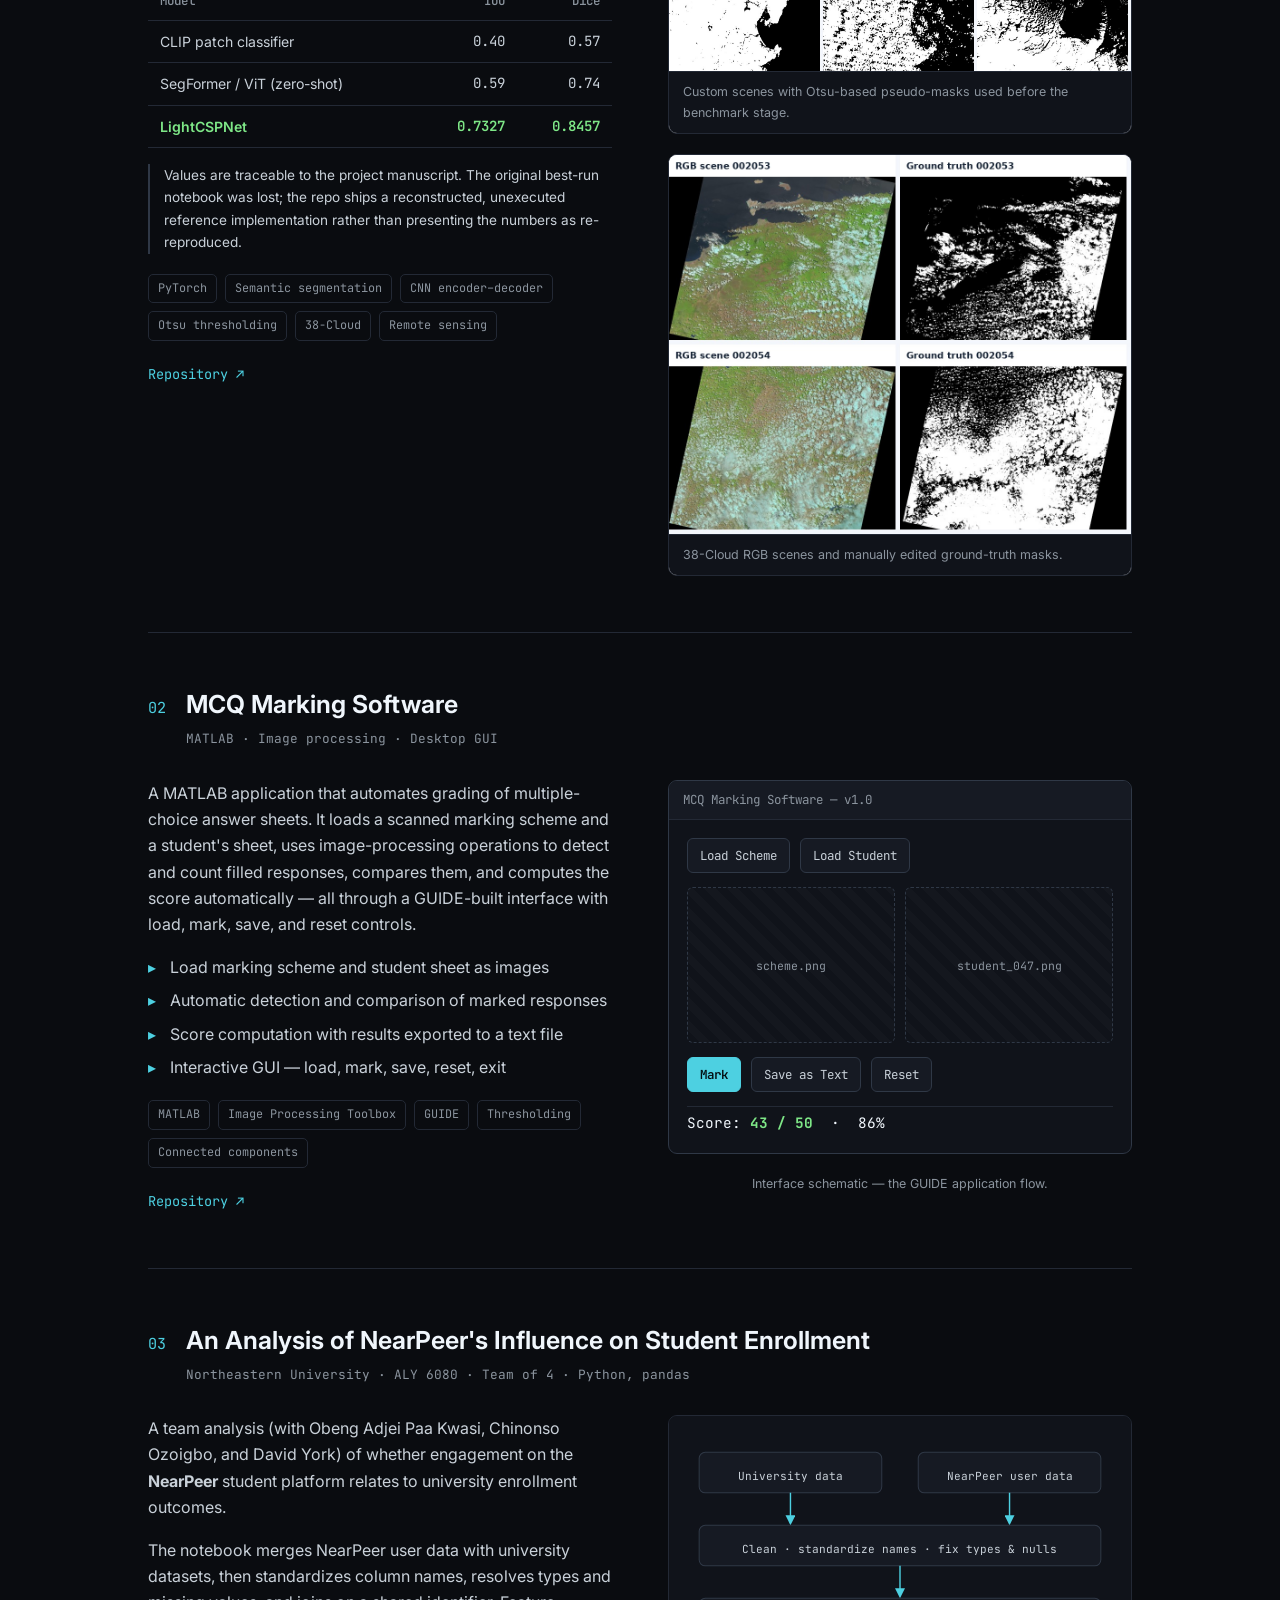
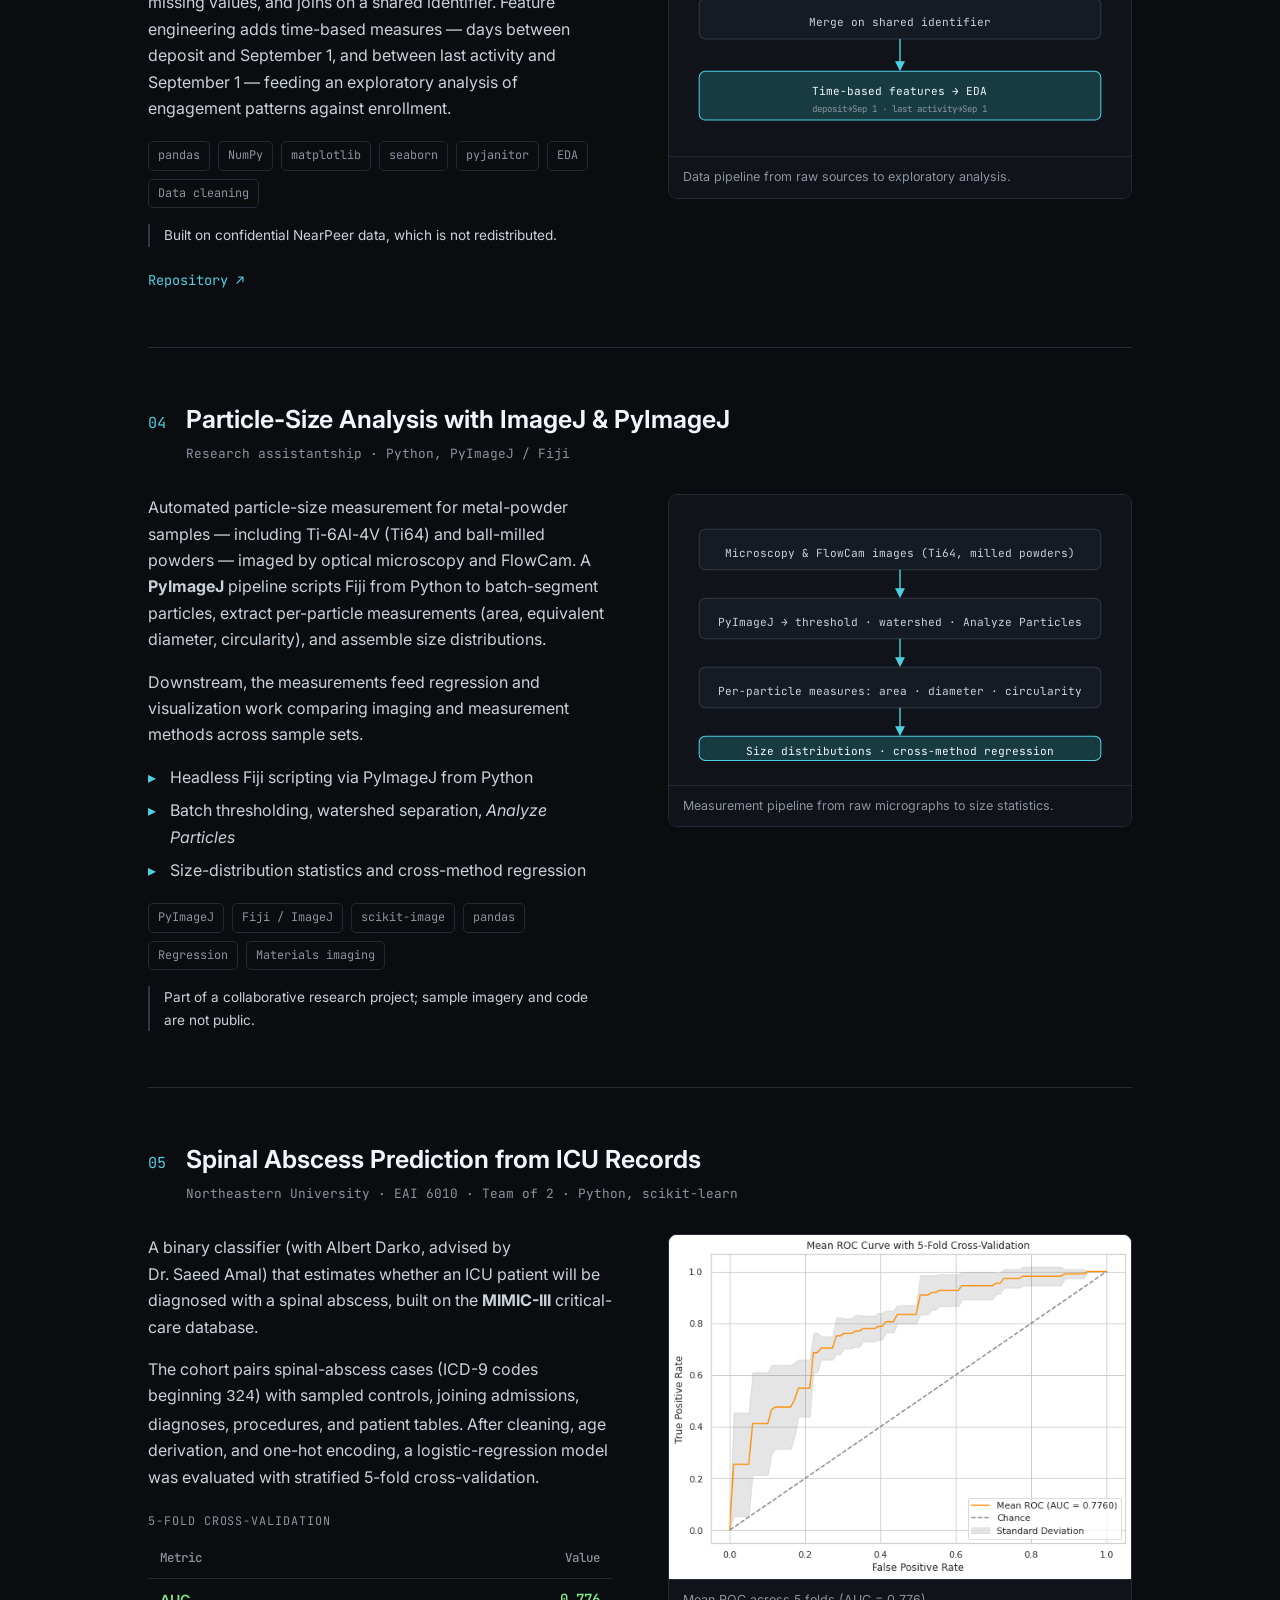
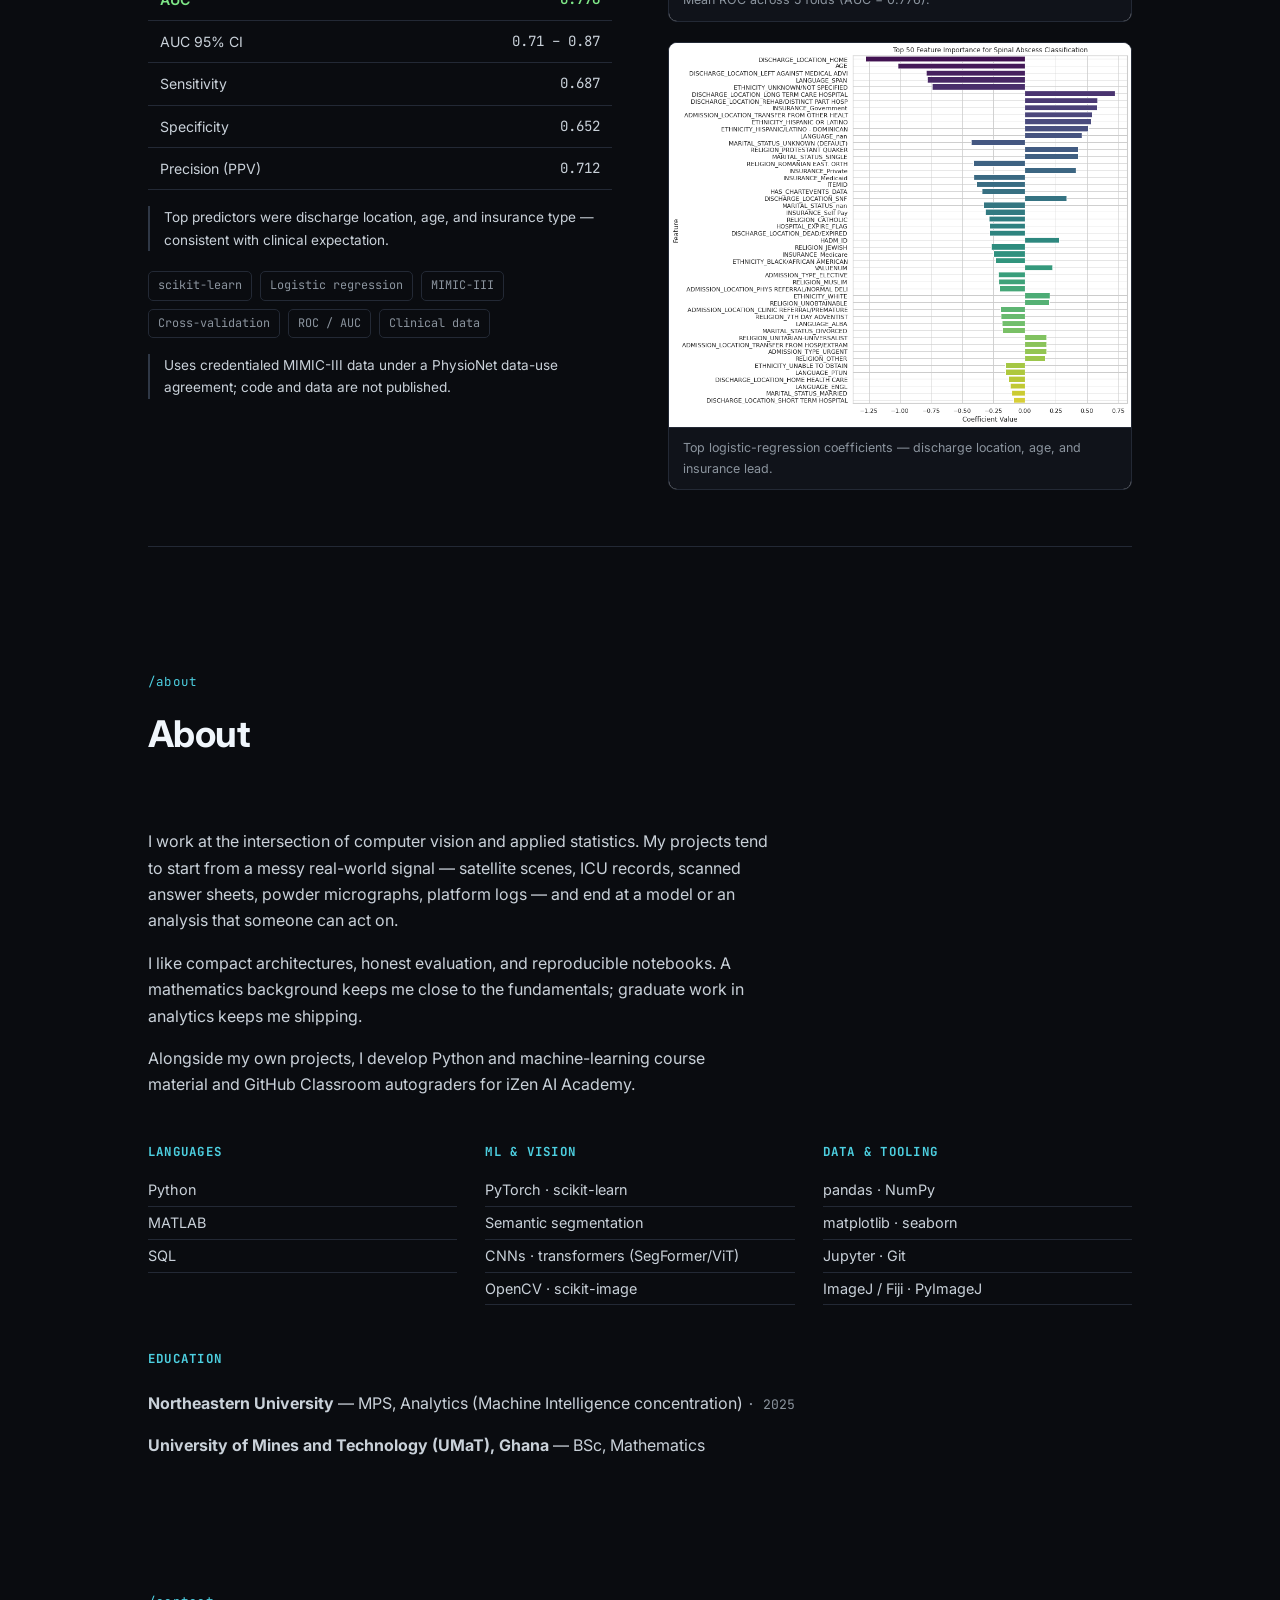
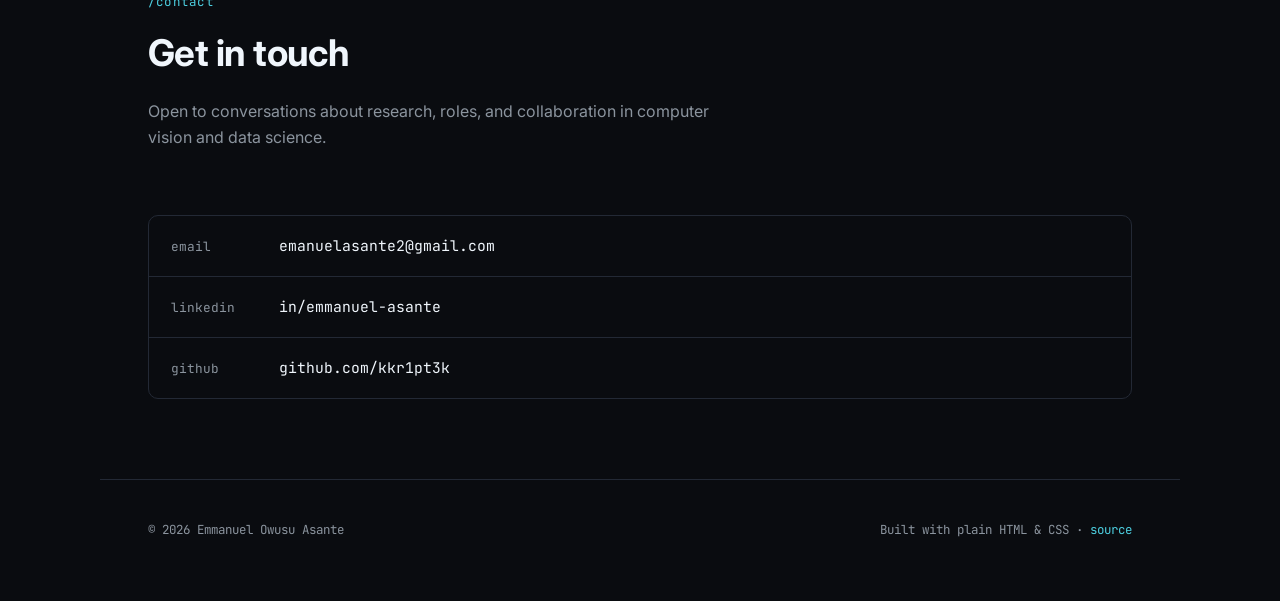
==== commit dd68e969: "Polish hero/About copy, add teaching note, tidy résumé - Tighter hero lede; drop editorial placehold" ====
--- a/index.html
+++ b/index.html
@@ -45,19 +45,17 @@
       <p class="kicker">Emmanuel&nbsp;Owusu&nbsp;Asante</p>
       <h1>Machine intelligence,<br>computer vision, and<br><span class="accent">applied data analysis.</span></h1>
       <p class="hero__lede">
-        <!-- EDIT: replace with your own words -->
-        I hold an MPS in Analytics from Northeastern University (Machine Intelligence
-        concentration), on an undergraduate foundation in mathematics. I build compact
-        models and end-to-end analysis pipelines — from lightweight neural networks for
-        satellite imagery to clinical risk prediction, particle-measurement tooling,
-        and enrollment analytics.
+        Northeastern MPS in Analytics (Machine Intelligence), on a mathematics
+        foundation. I build compact models and reproducible analysis pipelines across
+        computer vision and applied data science — satellite imagery, clinical risk,
+        materials imaging, and platform analytics.
       </p>
       <div class="hero__cta">
         <a href="#work" class="btn btn--primary">View work</a>
         <a href="mailto:emanuelasante2@gmail.com" class="btn">Email</a>
         <a href="https://www.linkedin.com/in/emmanuel-asante-377aa52a0/" class="btn" target="_blank" rel="noopener">LinkedIn</a>
         <a href="https://github.com/kkr1pt3k" class="btn" target="_blank" rel="noopener">GitHub</a>
-        <a href="assets/emmanuel-asante-resume.pdf" class="btn" data-contact="resume">Résumé&nbsp;(PDF)</a>
+        <a href="assets/emmanuel-asante-resume.pdf" class="btn" target="_blank" rel="noopener">Résumé</a>
       </div>
     </div>
 
@@ -396,7 +394,6 @@
     </div>
     <div class="about">
       <div class="about__bio">
-        <!-- EDIT: tune to taste -->
         <p>
           I work at the intersection of computer vision and applied statistics. My
           projects tend to start from a messy real-world signal — satellite scenes,
@@ -408,6 +405,10 @@
           A mathematics background keeps me close to the fundamentals; graduate work in
           analytics keeps me shipping.
         </p>
+        <p>
+          Alongside my own projects, I develop Python and machine-learning course
+          material and GitHub Classroom autograders for iZen&nbsp;AI&nbsp;Academy.
+        </p>
       </div>
       <div class="about__cols">
         <div>
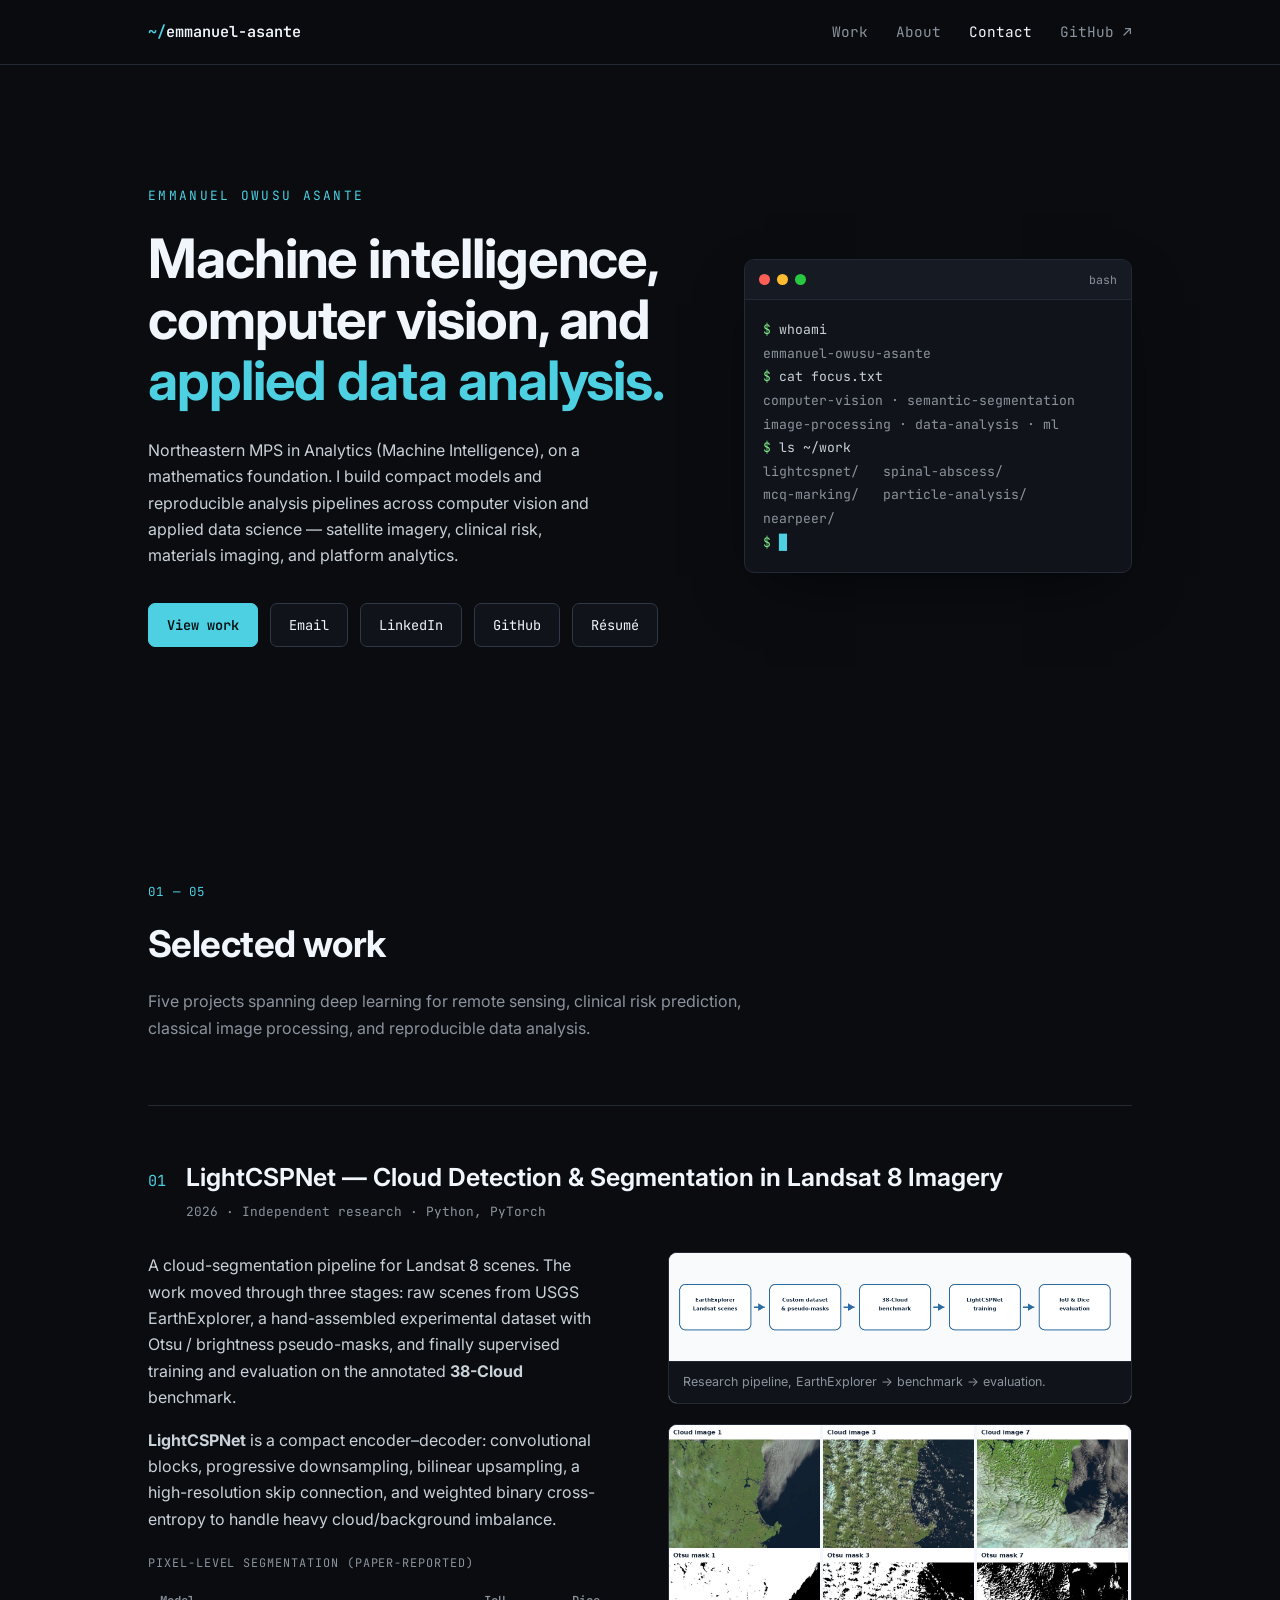
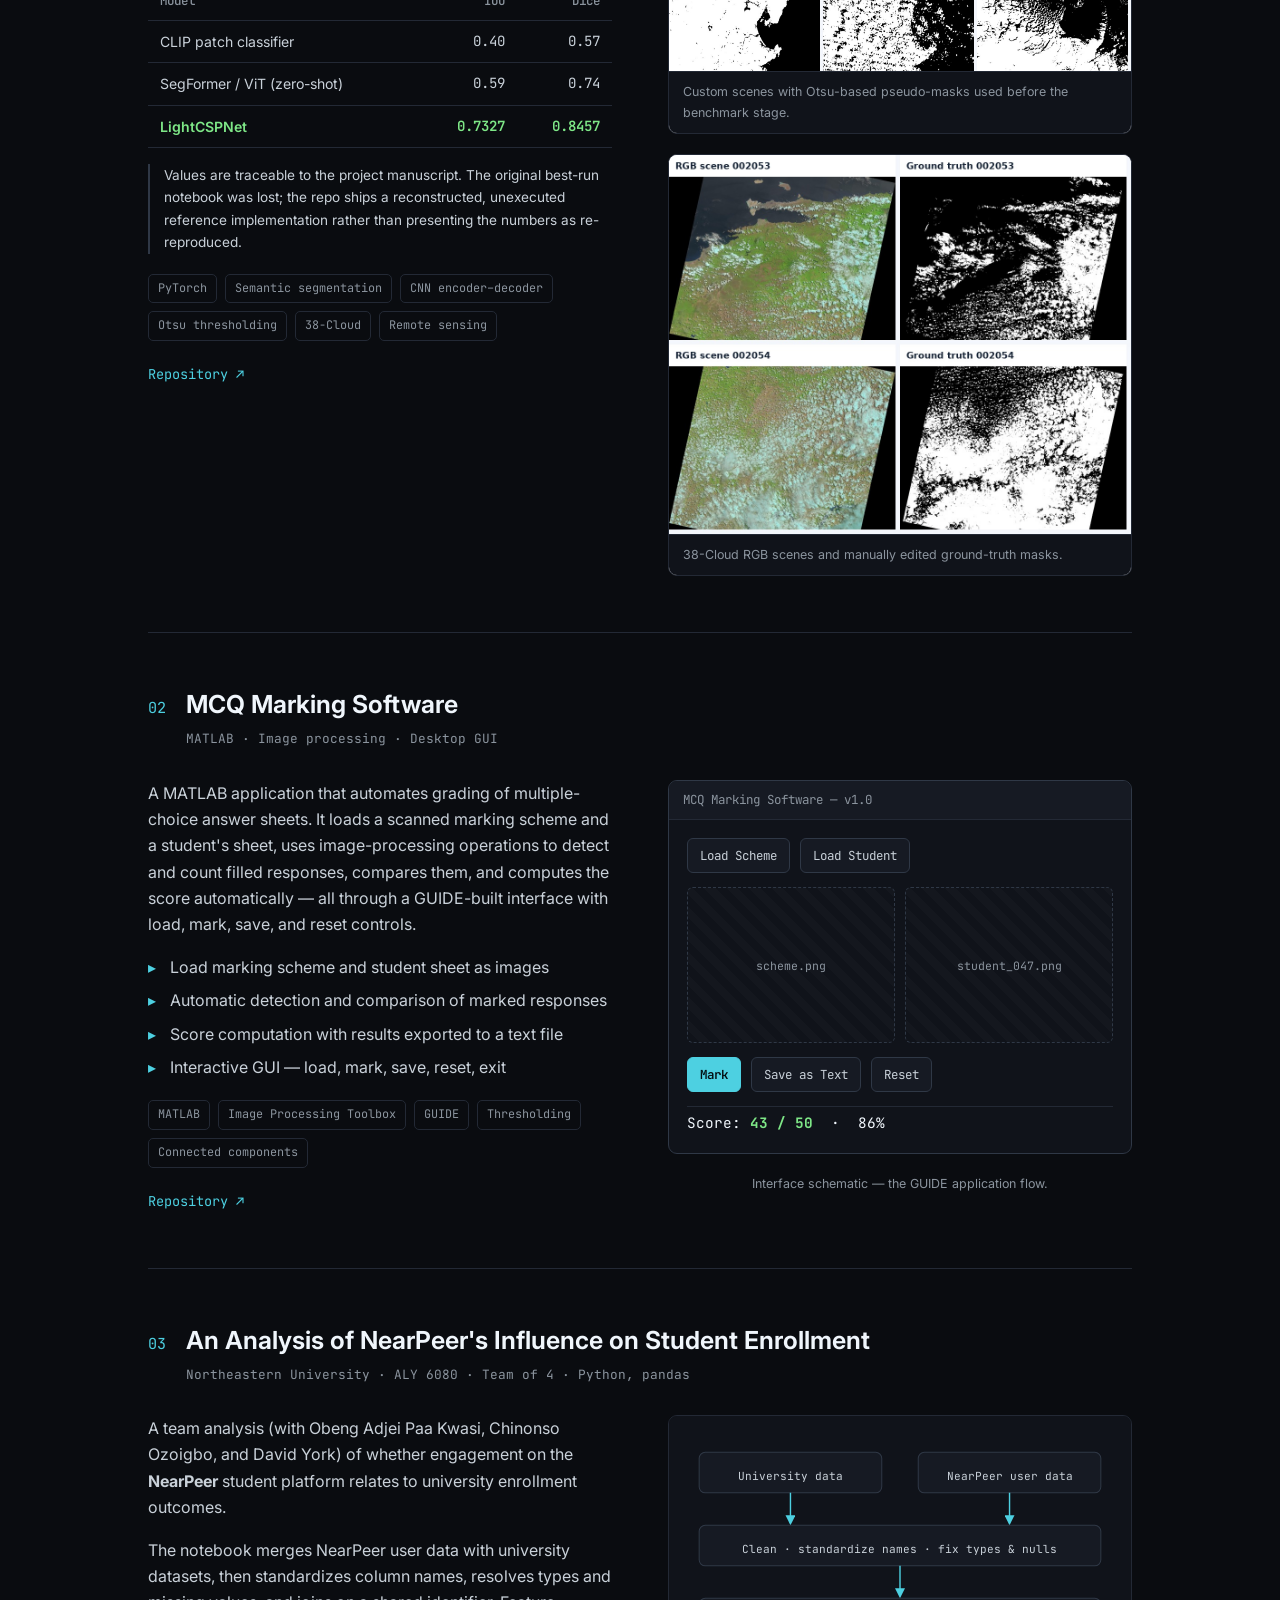
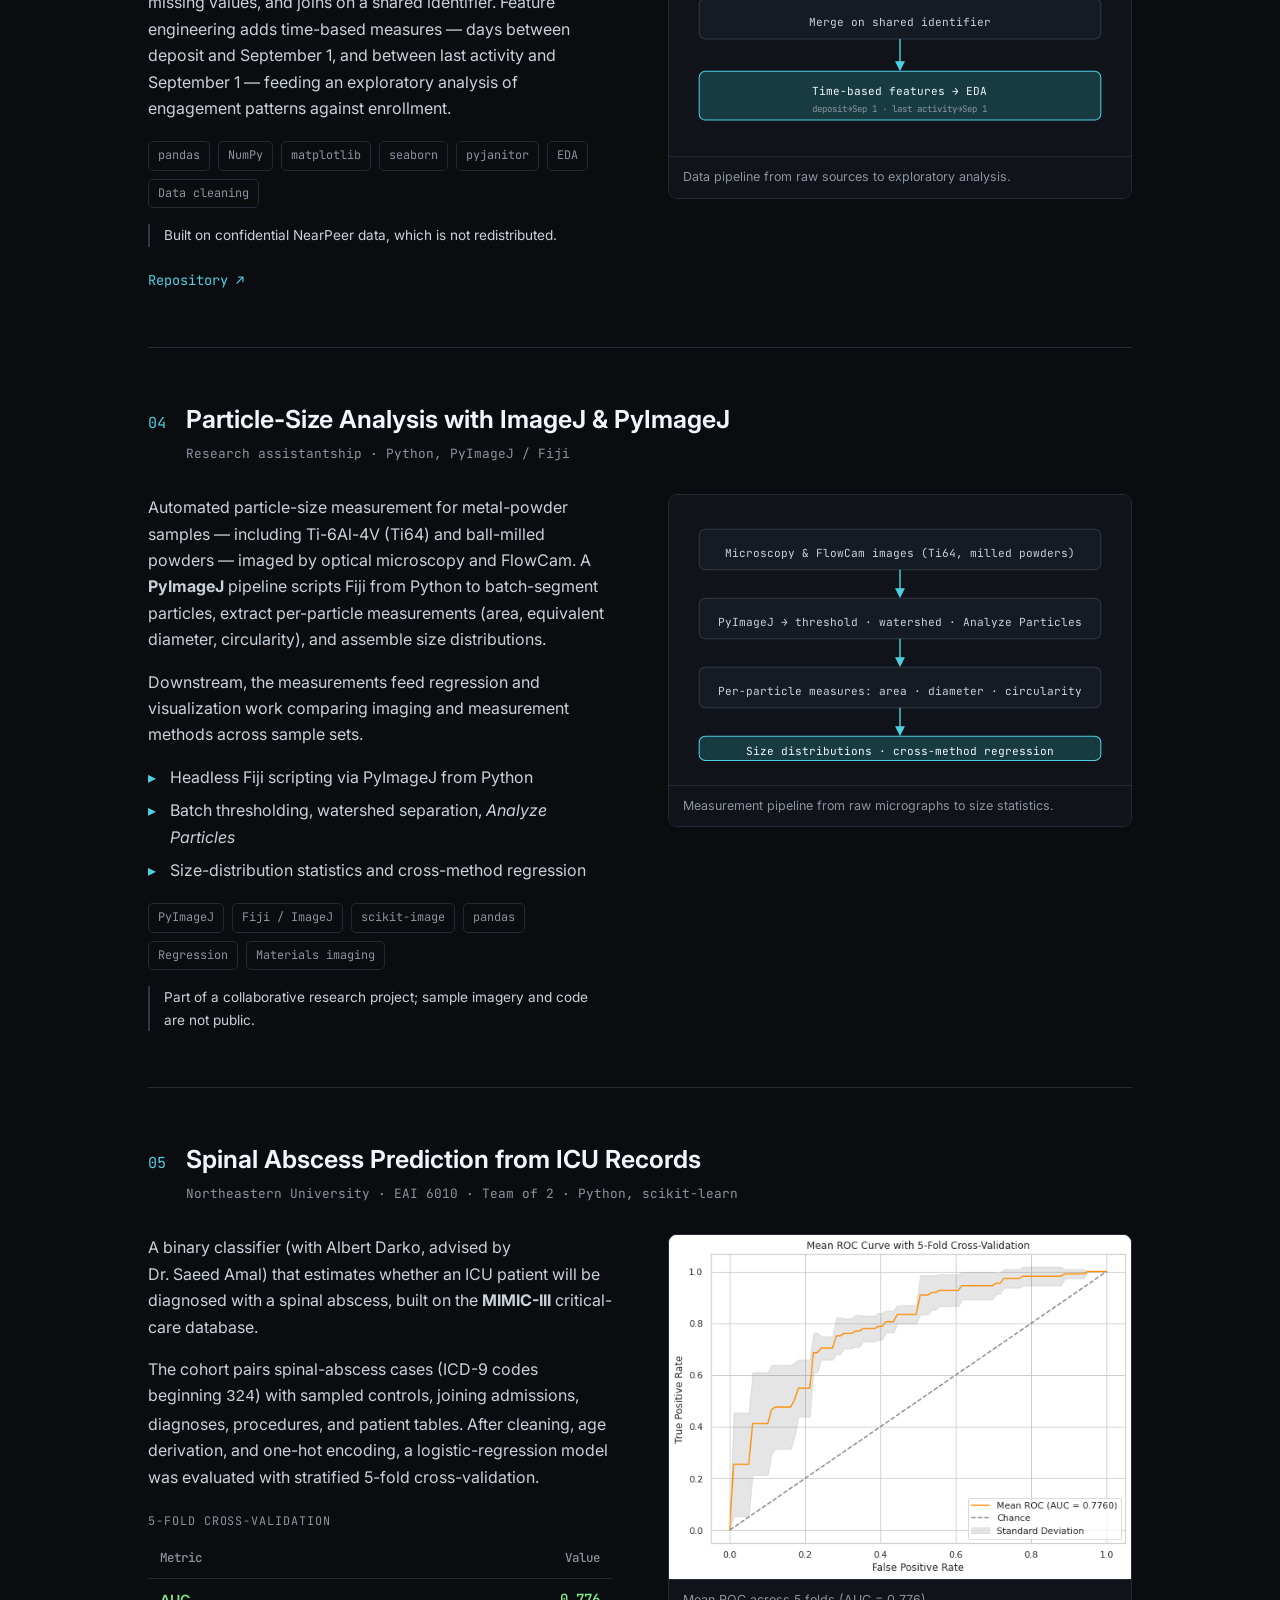
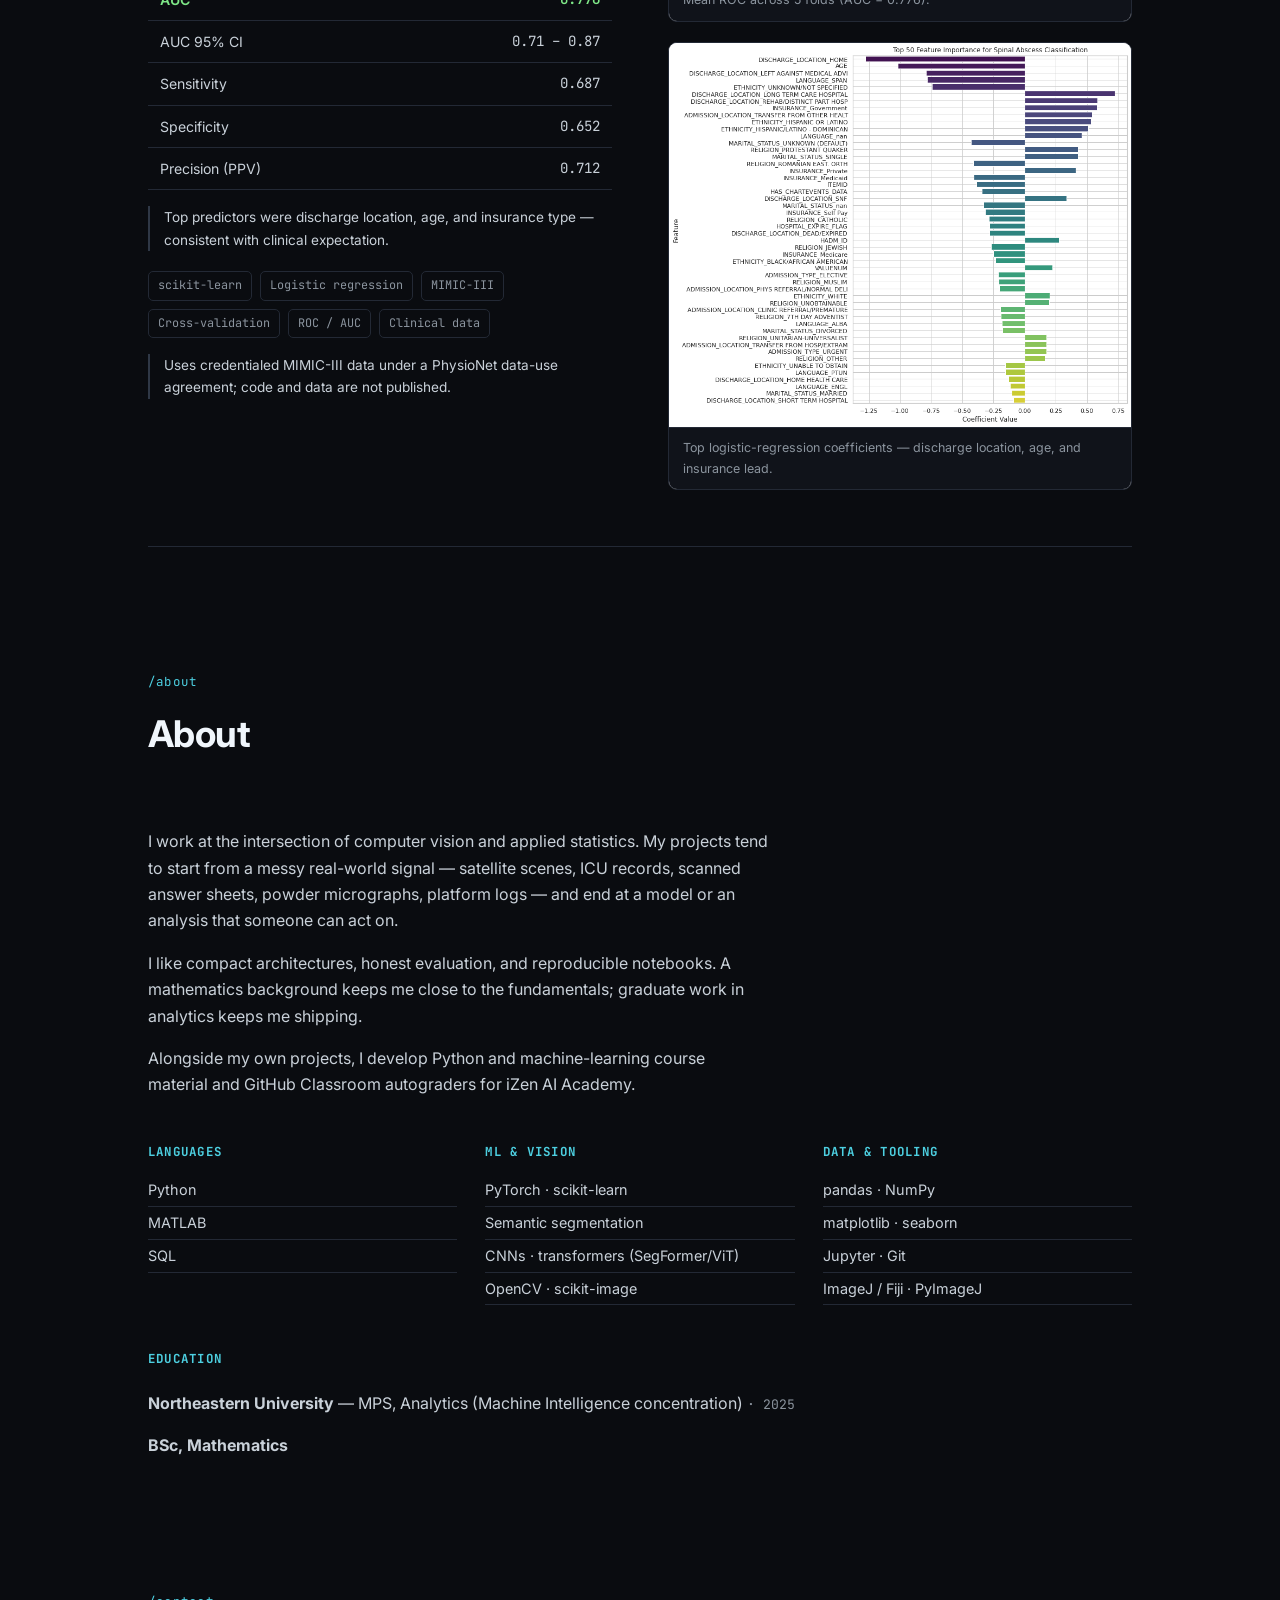
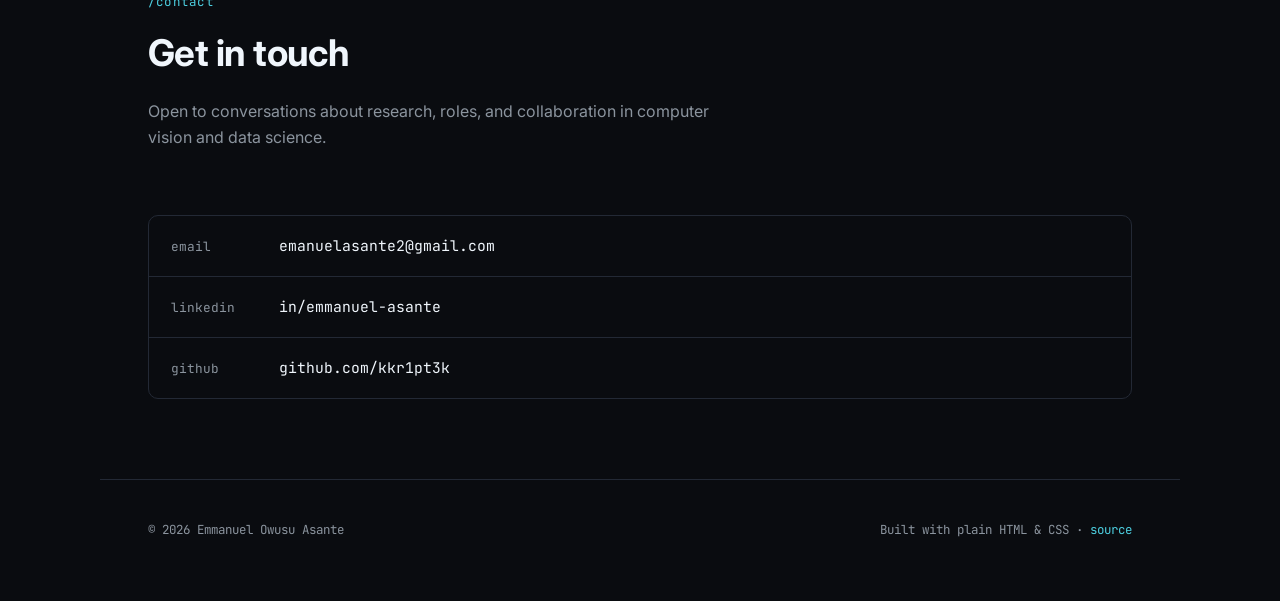
==== commit b1c0a6c7: "Remove University of Mines and Technology mention Drop the institution name from the About/Education" ====
--- a/index.html
+++ b/index.html
@@ -428,7 +428,7 @@
         <h3>Education</h3>
         <ul>
           <li><strong>Northeastern University</strong> — MPS, Analytics (Machine Intelligence concentration) <span>· 2025</span></li>
-          <li><strong>University of Mines and Technology (UMaT), Ghana</strong> — BSc, Mathematics</li>
+          <li><strong>BSc, Mathematics</strong></li>
         </ul>
       </div>
     </div>
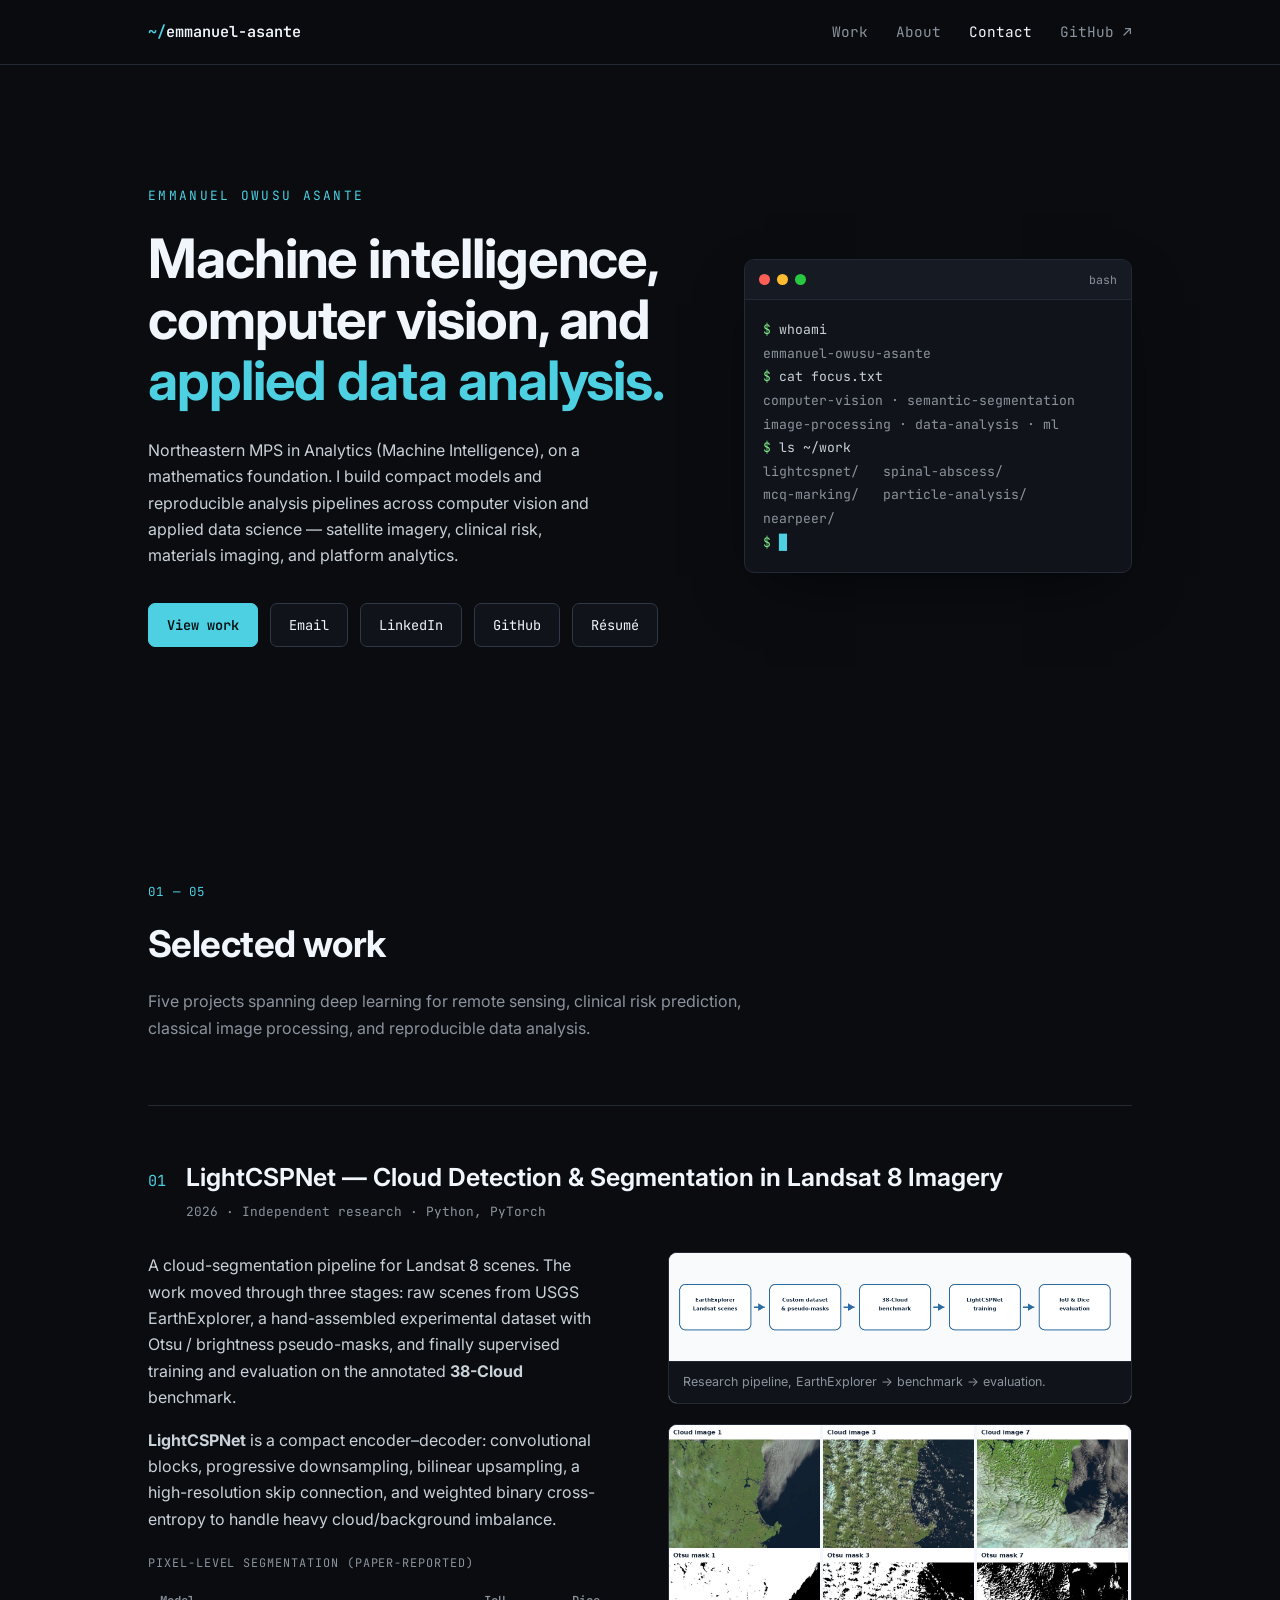
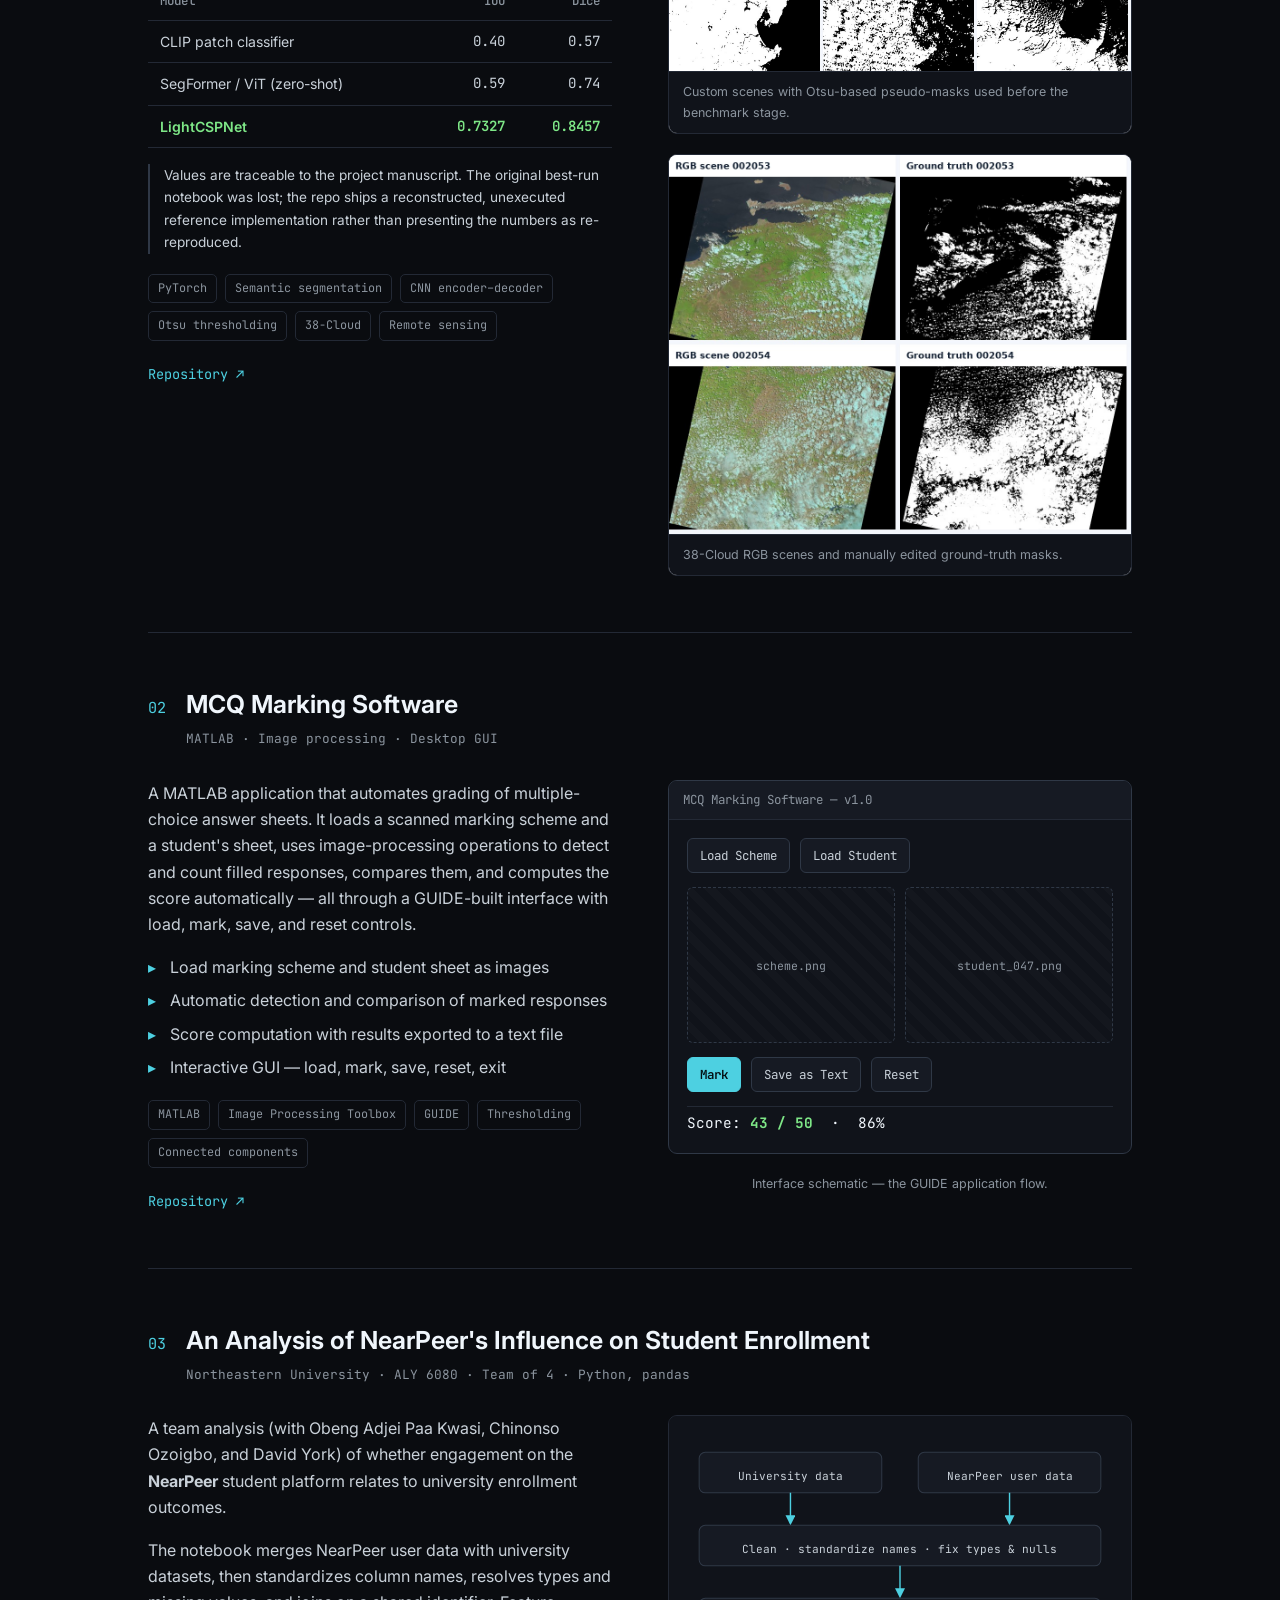
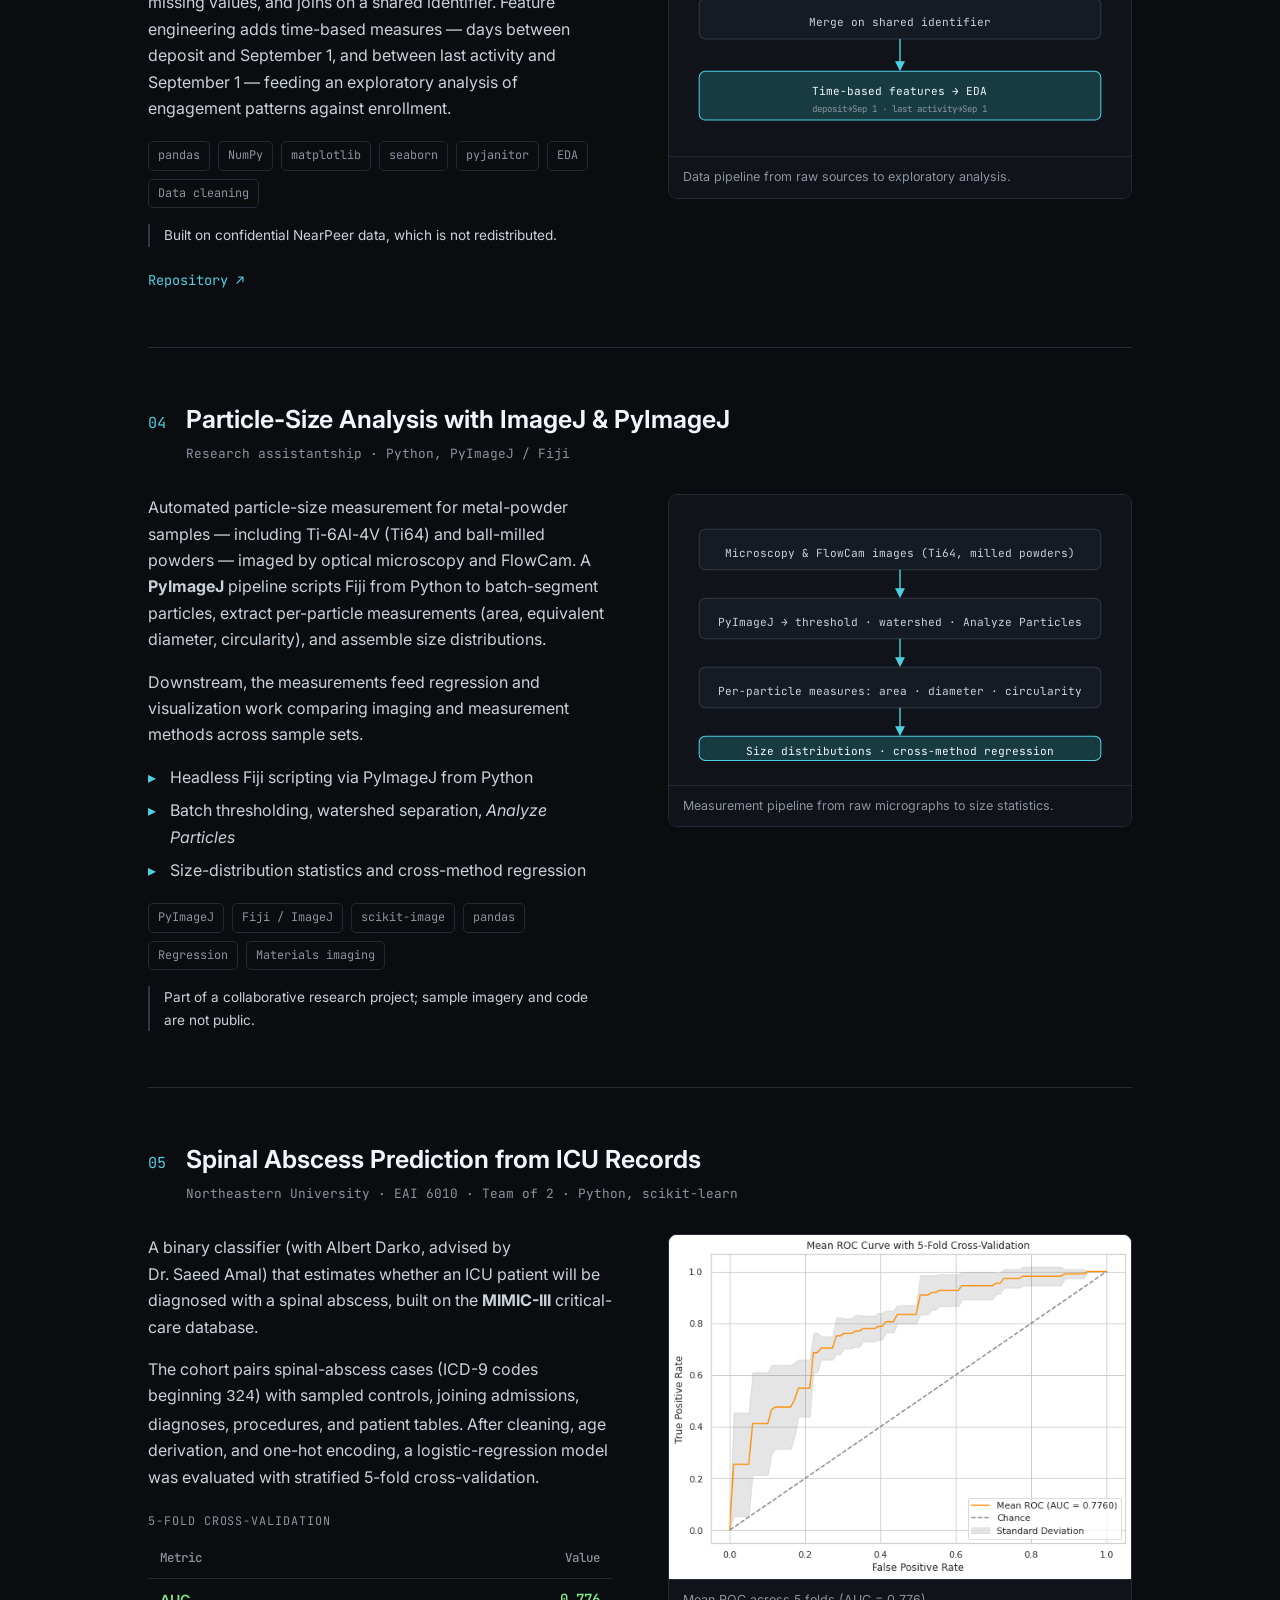
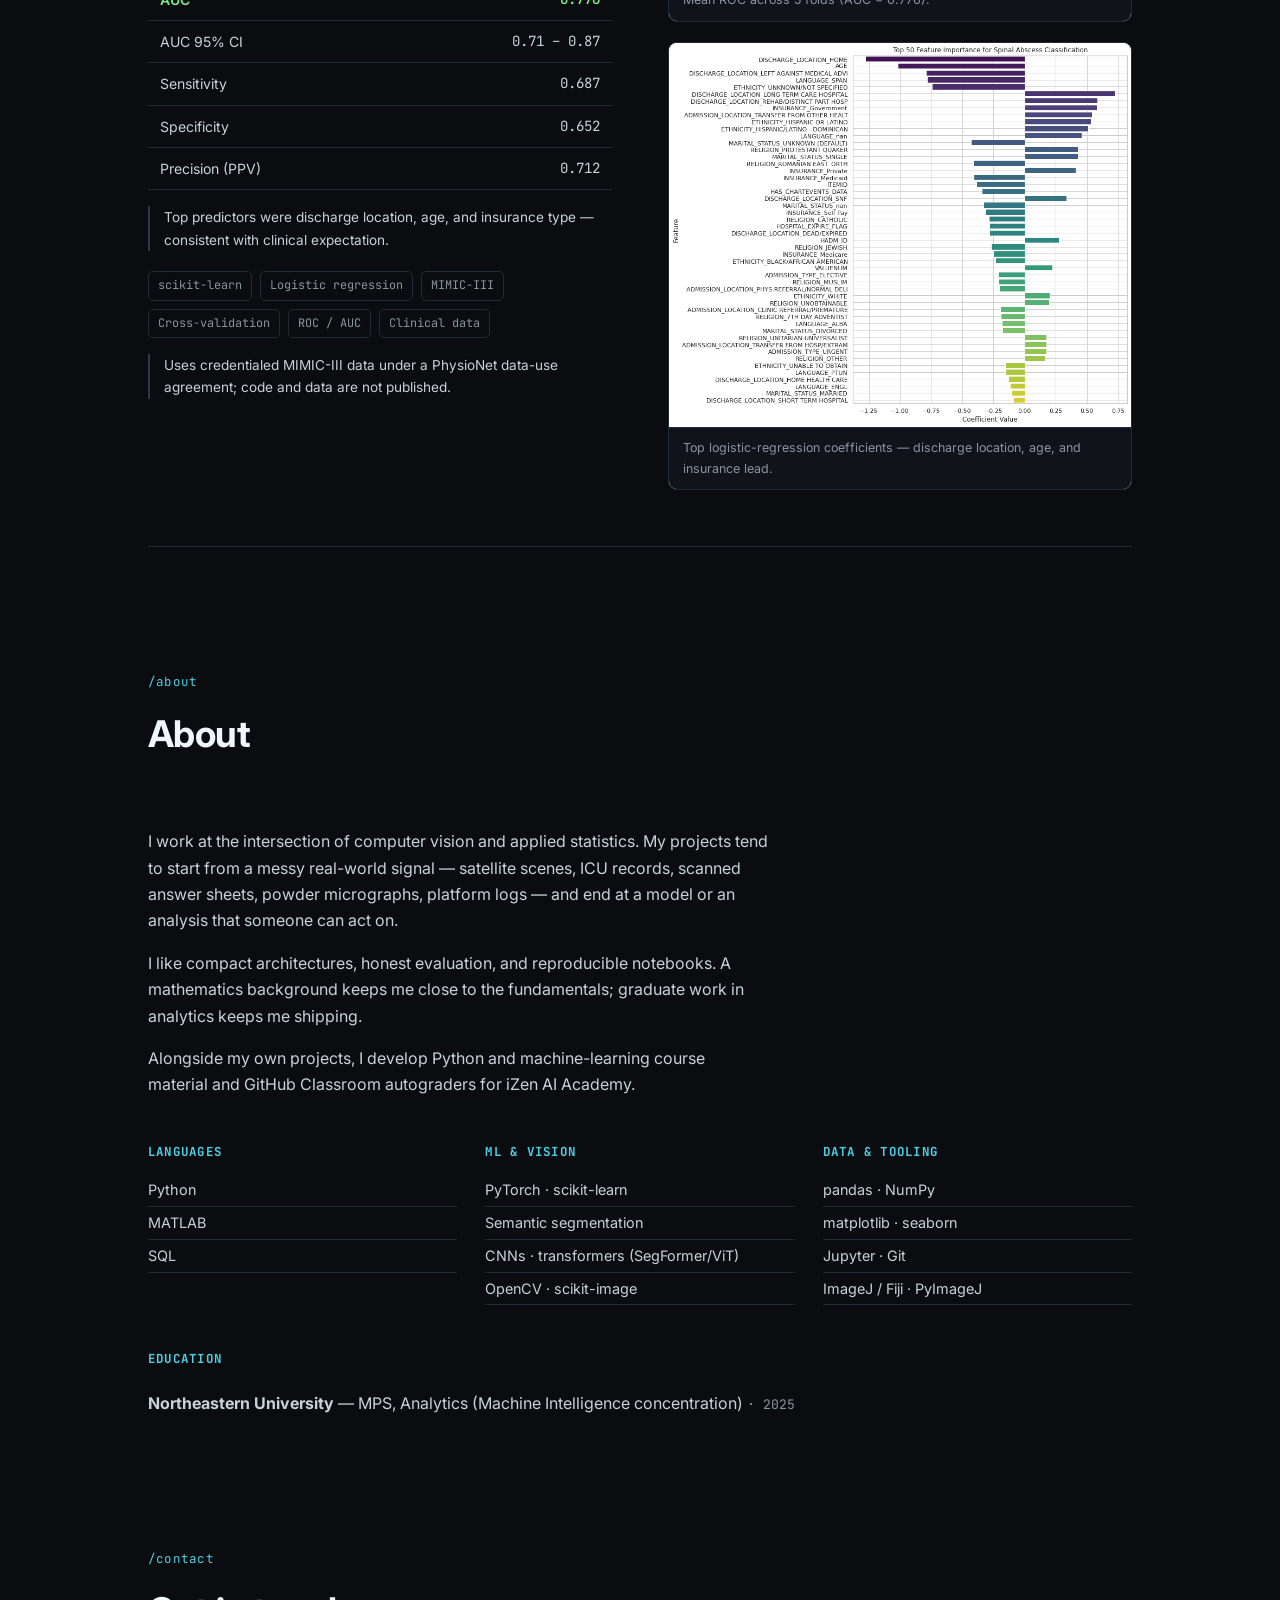
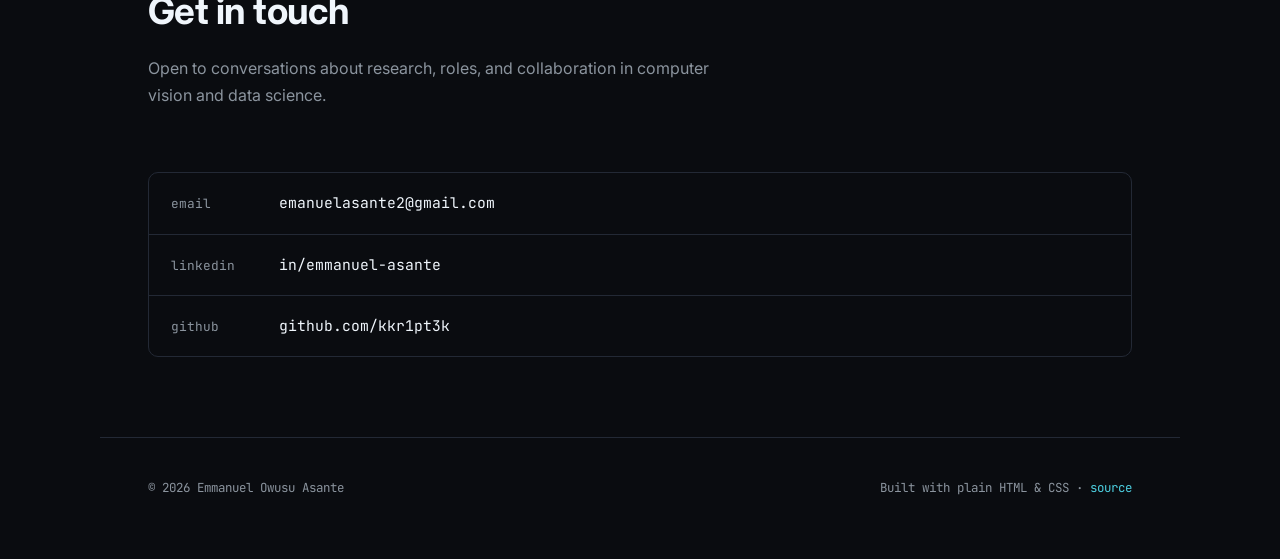
==== commit 17e81b67: "Drop BSc/Mathematics line entirely Remove the undergraduate degree entry from Education on the site " ====
--- a/index.html
+++ b/index.html
@@ -428,7 +428,6 @@
         <h3>Education</h3>
         <ul>
           <li><strong>Northeastern University</strong> — MPS, Analytics (Machine Intelligence concentration) <span>· 2025</span></li>
-          <li><strong>BSc, Mathematics</strong></li>
         </ul>
       </div>
     </div>
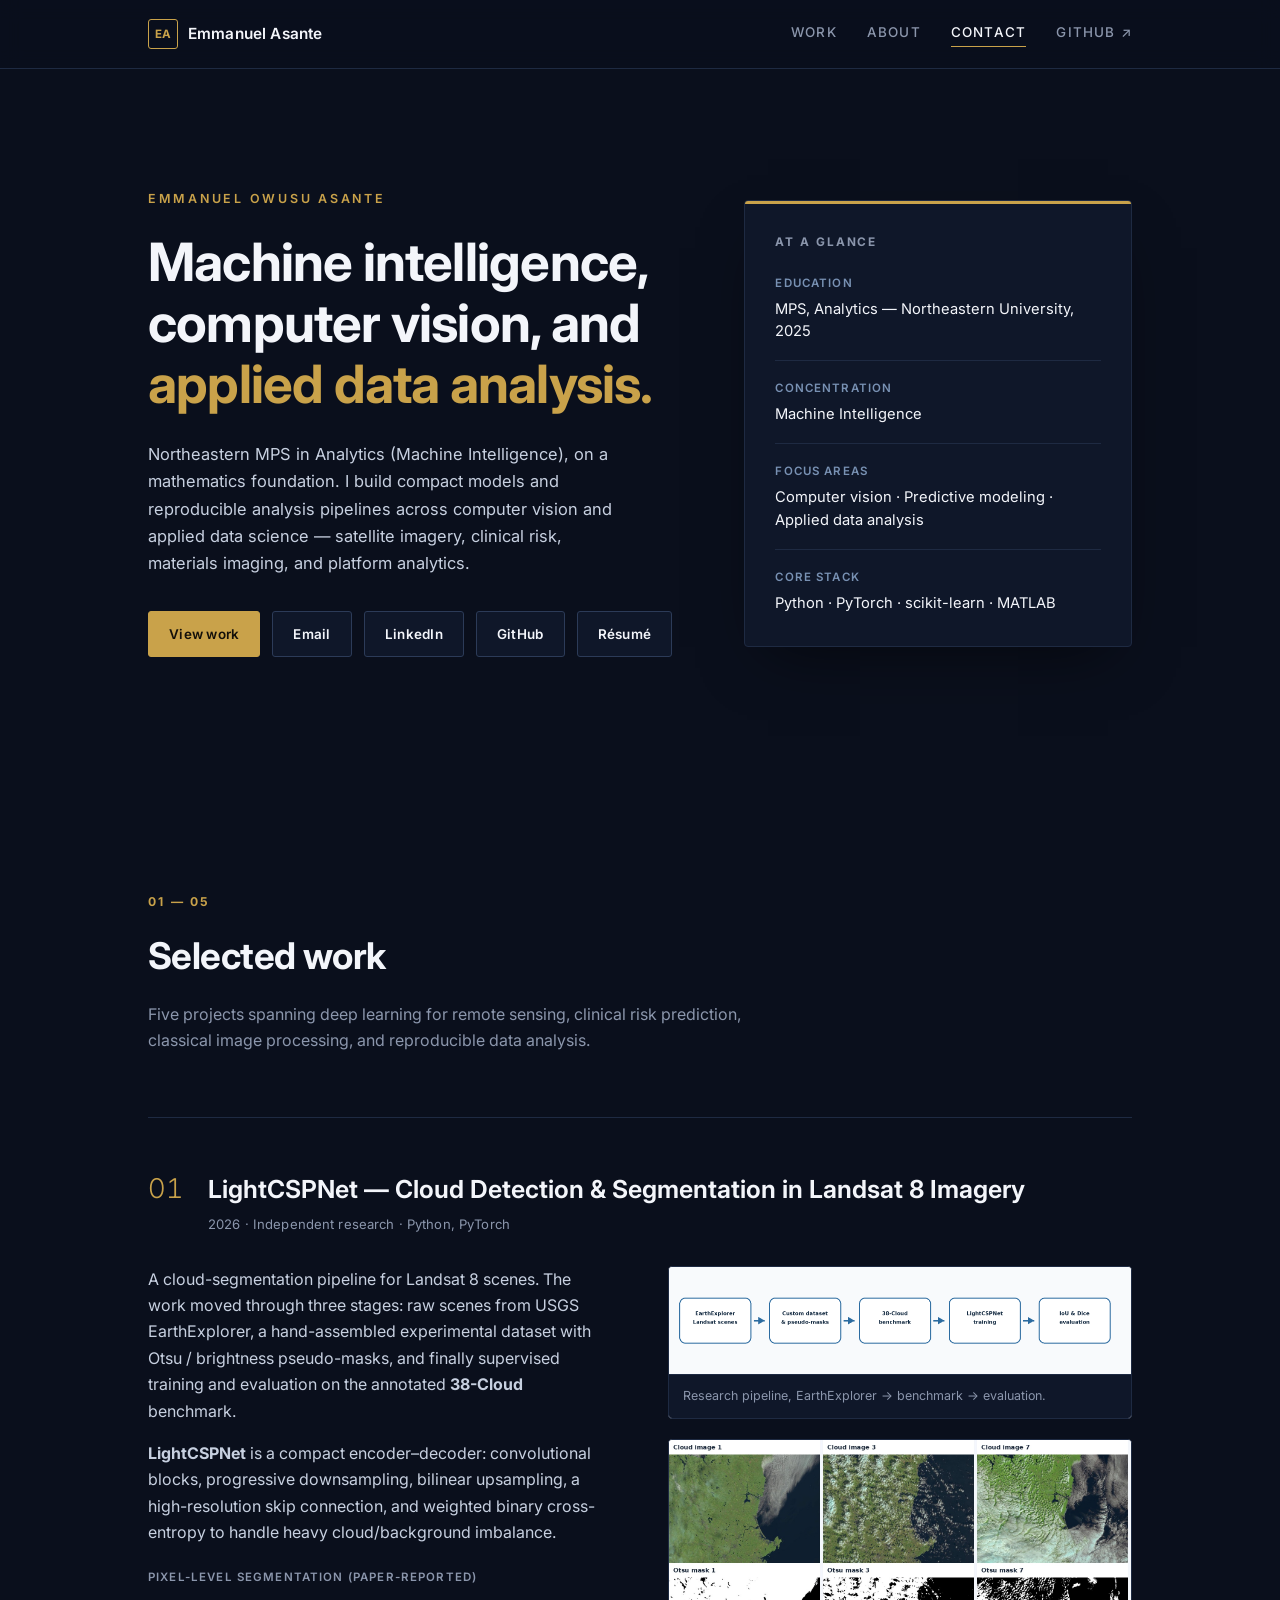
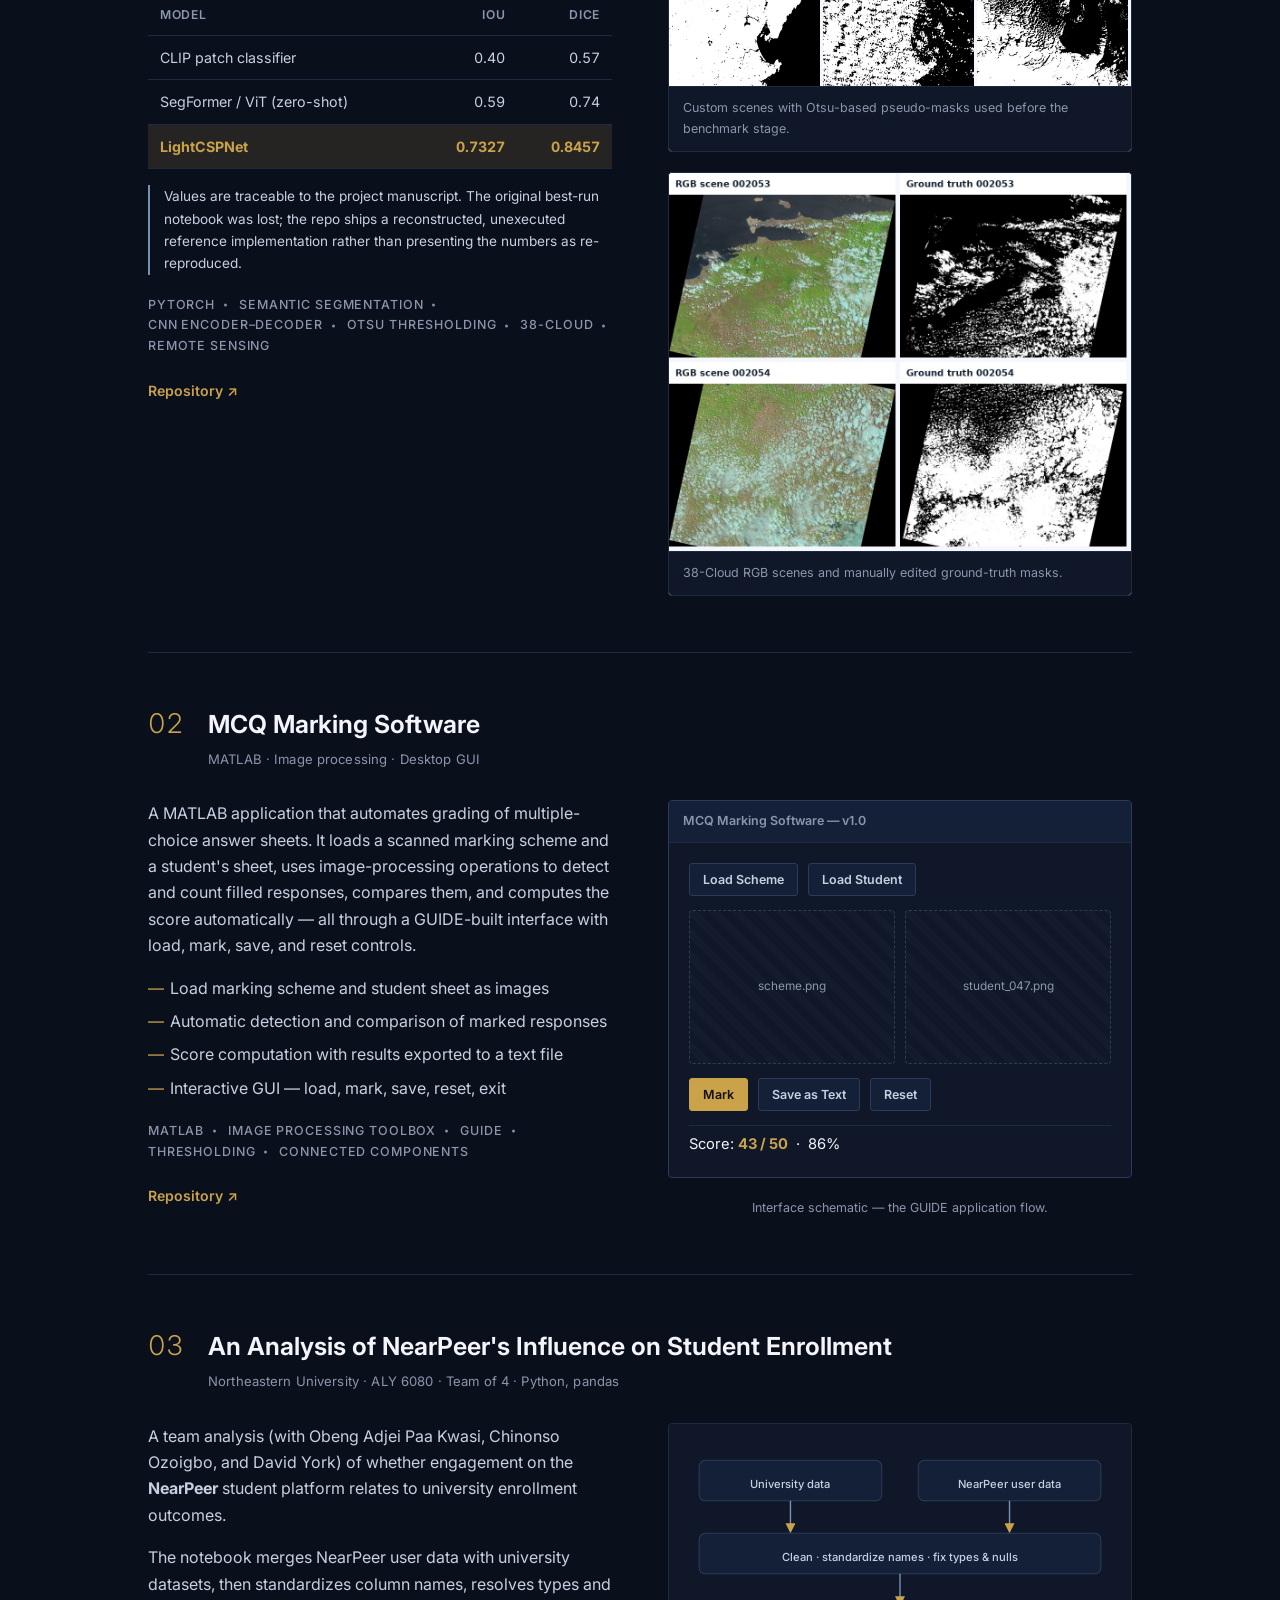
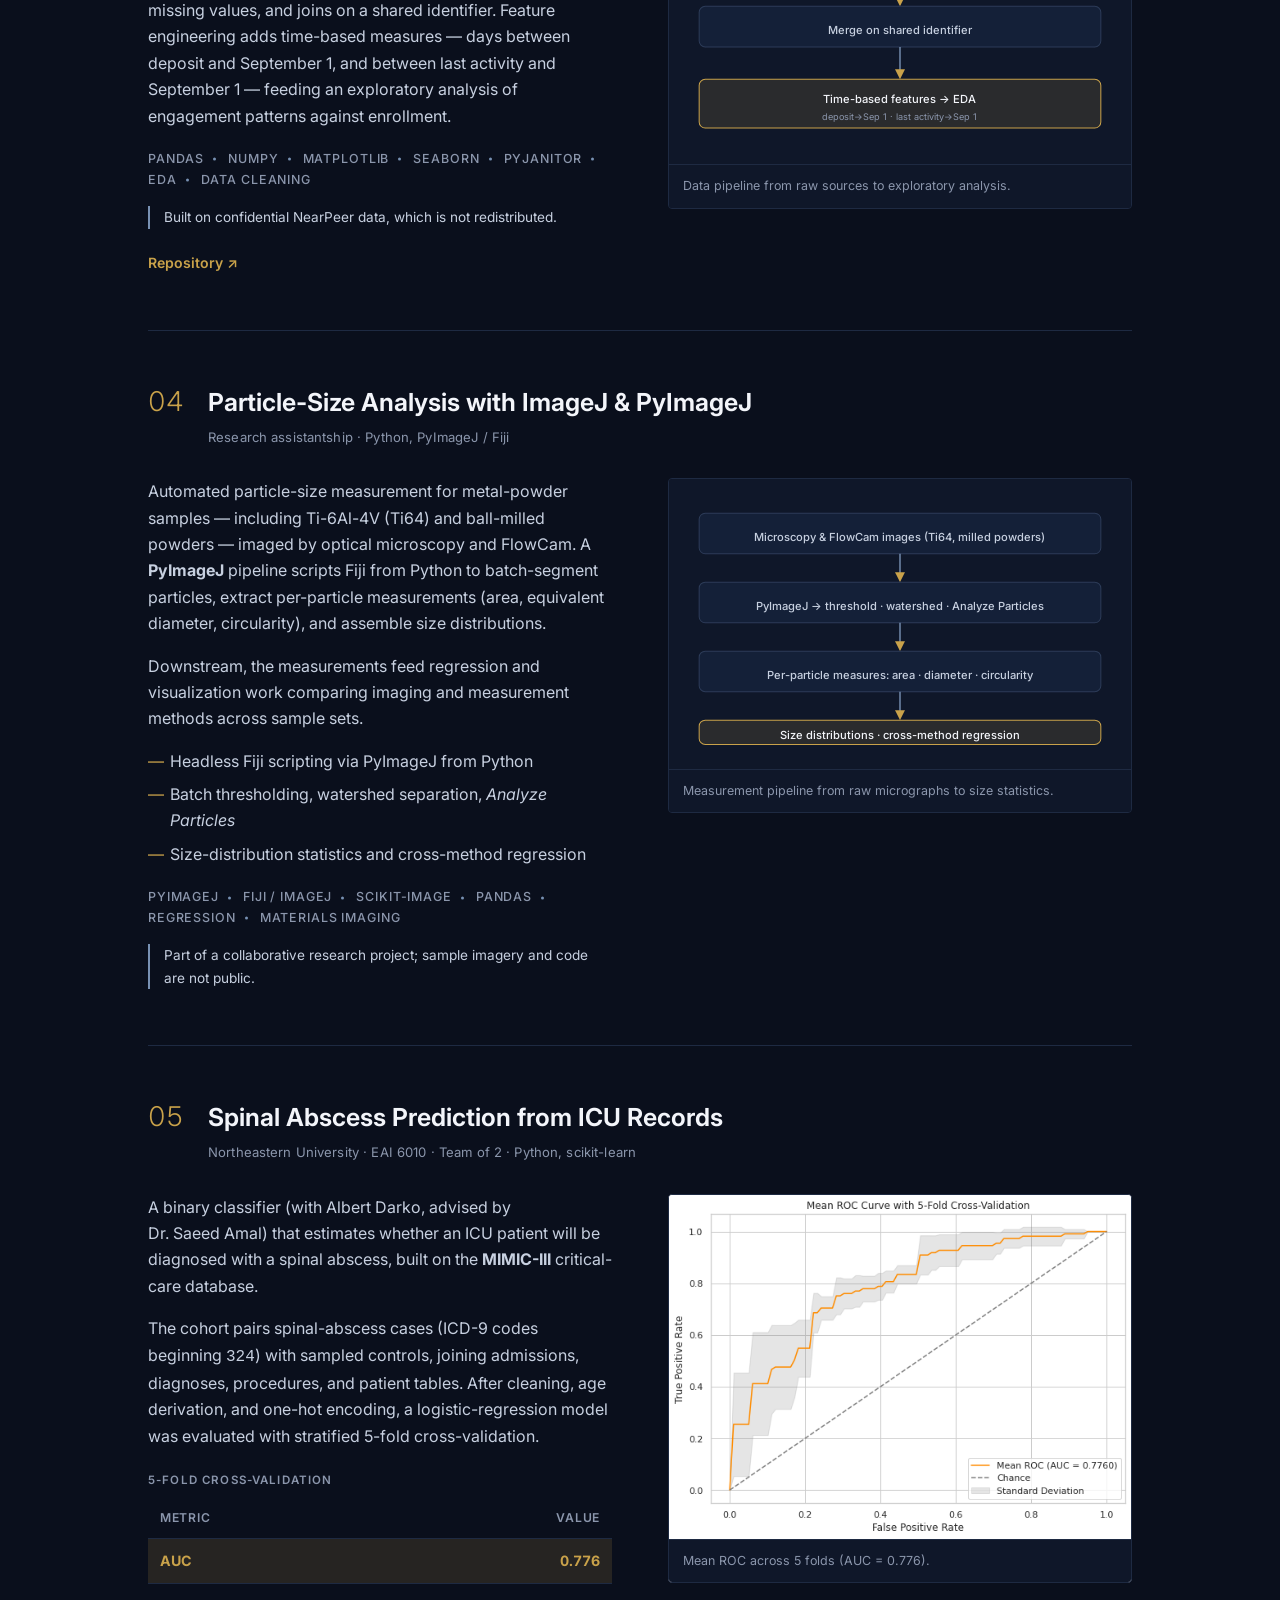
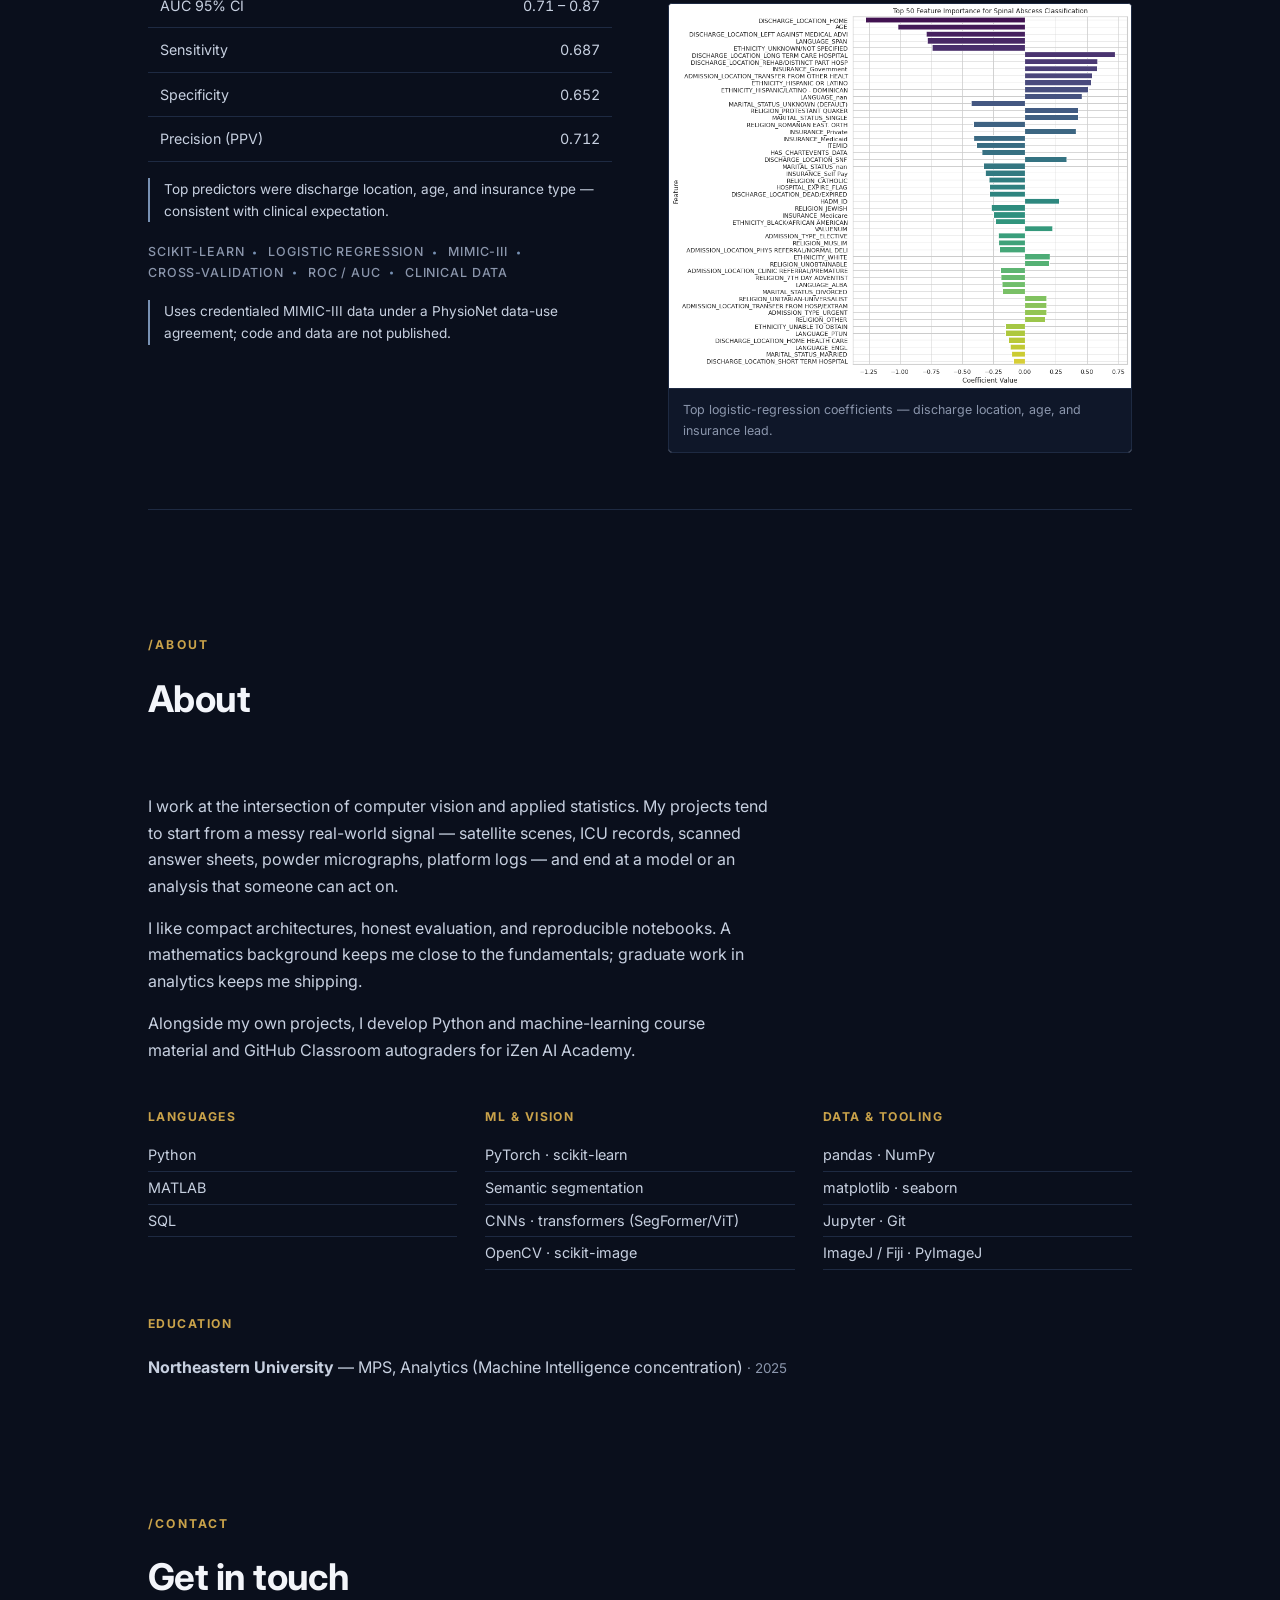
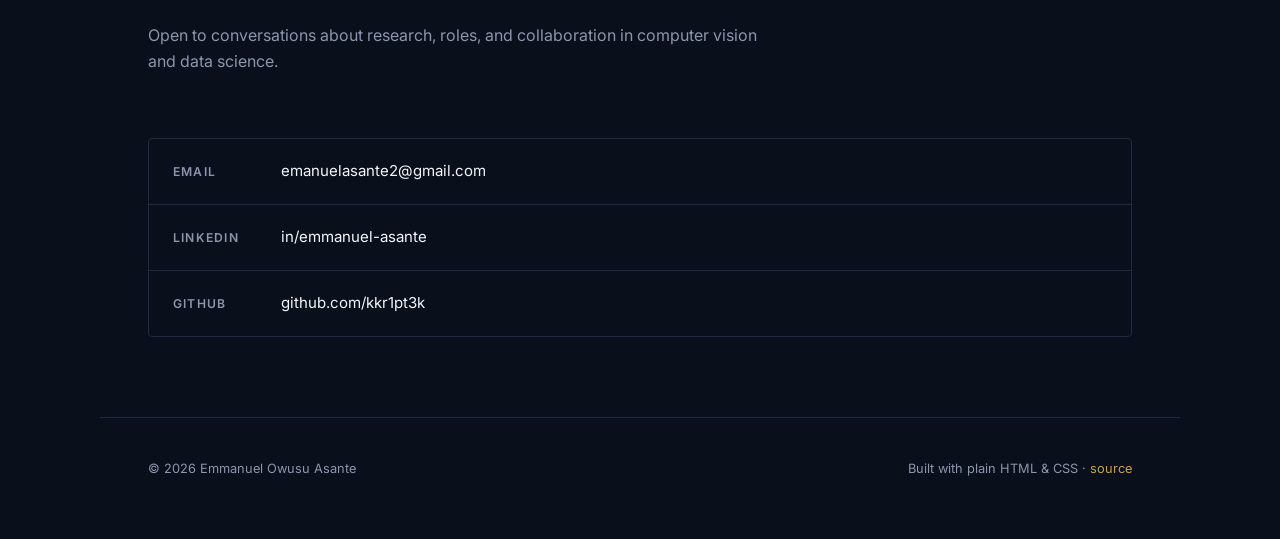
==== commit 68abdcf9: "Restyle to a dark navy corporate theme Replace the terminal/hacker aesthetic with a more formal look" ====
--- a/index.html
+++ b/index.html
@@ -14,9 +14,9 @@
 
 <link rel="preconnect" href="https://fonts.googleapis.com">
 <link rel="preconnect" href="https://fonts.gstatic.com" crossorigin>
-<link href="https://fonts.googleapis.com/css2?family=Inter:wght@400;500;600;700&family=JetBrains+Mono:wght@400;500;600&display=swap" rel="stylesheet">
-<link rel="stylesheet" href="assets/css/styles.css">
-<link rel="icon" href="data:image/svg+xml,%3Csvg xmlns='http://www.w3.org/2000/svg' viewBox='0 0 100 100'%3E%3Crect width='100' height='100' rx='20' fill='%230a0c10'/%3E%3Ctext x='50' y='68' font-size='58' text-anchor='middle' fill='%234dd0e1' font-family='monospace'%3E&gt;_%3C/text%3E%3C/svg%3E">
+<link href="https://fonts.googleapis.com/css2?family=Inter:wght@300;400;500;600;700;800&display=swap" rel="stylesheet">
+<link rel="stylesheet" href="assets/css/styles.css?v=2">
+<link rel="icon" href="data:image/svg+xml,%3Csvg xmlns='http://www.w3.org/2000/svg' viewBox='0 0 100 100'%3E%3Crect width='100' height='100' fill='%230a0f1c'/%3E%3Ctext x='50' y='68' font-size='46' text-anchor='middle' fill='%23c9a24a' font-family='Georgia,serif' font-weight='700'%3EEA%3C/text%3E%3C/svg%3E">
 </head>
 <body>
 
@@ -24,7 +24,7 @@
 
 <header class="nav" id="nav">
   <div class="nav__inner container">
-    <a href="#top" class="nav__brand"><span class="nav__prompt">~/</span>emmanuel-asante</a>
+    <a href="#top" class="nav__brand"><span class="nav__mark">EA</span>Emmanuel Asante</a>
     <nav class="nav__links" aria-label="Primary">
       <a href="#work">Work</a>
       <a href="#about">About</a>
@@ -52,25 +52,22 @@
       </p>
       <div class="hero__cta">
         <a href="#work" class="btn btn--primary">View work</a>
-        <a href="mailto:emanuelasante2@gmail.com" class="btn">Email</a>
+        <a href="https://mail.google.com/mail/?view=cm&fs=1&to=emanuelasante2@gmail.com" class="btn" target="_blank" rel="noopener">Email</a>
         <a href="https://www.linkedin.com/in/emmanuel-asante-377aa52a0/" class="btn" target="_blank" rel="noopener">LinkedIn</a>
         <a href="https://github.com/kkr1pt3k" class="btn" target="_blank" rel="noopener">GitHub</a>
         <a href="assets/emmanuel-asante-resume.pdf" class="btn" target="_blank" rel="noopener">Résumé</a>
       </div>
     </div>
 
-    <aside class="terminal" aria-hidden="true">
-      <div class="terminal__bar"><span></span><span></span><span></span><em>bash</em></div>
-      <pre class="terminal__body"><span class="t-prompt">$</span> whoami
-<span class="t-out">emmanuel-owusu-asante</span>
-<span class="t-prompt">$</span> cat focus.txt
-<span class="t-out">computer-vision · semantic-segmentation
-image-processing · data-analysis · ml</span>
-<span class="t-prompt">$</span> ls ~/work
-<span class="t-out">lightcspnet/   spinal-abscess/
-mcq-marking/   particle-analysis/
-nearpeer/</span>
-<span class="t-prompt">$</span> <span class="t-cursor">&#9608;</span></pre>
+    <aside class="credentials">
+      <span class="credentials__rule"></span>
+      <h2>At a glance</h2>
+      <dl>
+        <div><dt>Education</dt><dd>MPS, Analytics — Northeastern University, 2025</dd></div>
+        <div><dt>Concentration</dt><dd>Machine Intelligence</dd></div>
+        <div><dt>Focus areas</dt><dd>Computer vision · Predictive modeling · Applied data analysis</dd></div>
+        <div><dt>Core stack</dt><dd>Python · PyTorch · scikit-learn · MATLAB</dd></div>
+      </dl>
     </aside>
   </section>
 
@@ -442,7 +439,7 @@
       computer vision and data science.</p>
     </div>
     <div class="contact">
-      <a class="contact__link" href="mailto:emanuelasante2@gmail.com">
+      <a class="contact__link" href="https://mail.google.com/mail/?view=cm&fs=1&to=emanuelasante2@gmail.com" target="_blank" rel="noopener">
         <span class="contact__k">email</span><span class="contact__v">emanuelasante2@gmail.com</span>
       </a>
       <a class="contact__link" href="https://www.linkedin.com/in/emmanuel-asante-377aa52a0/" target="_blank" rel="noopener">
--- a/assets/css/styles.css
+++ b/assets/css/styles.css
@@ -1,23 +1,22 @@
 /* ============================================================
    Emmanuel Owusu Asante — portfolio
-   Dark / technical theme
+   Dark navy / corporate theme
    ============================================================ */
 
 :root {
-  --bg:        #0a0c10;
-  --bg-1:      #10131a;
-  --bg-2:      #161a23;
-  --border:    #232935;
-  --border-2:  #2f3846;
-  --text:      #c9d1d9;
-  --text-hi:   #f0f6fc;
-  --text-mut:  #8b949e;
-  --accent:    #4dd0e1;
-  --accent-2:  #7ee787;
-  --accent-dim:#173b41;
+  --bg:        #0a0f1c;
+  --bg-1:      #0f1729;
+  --bg-2:      #142038;
+  --border:    #1e2a42;
+  --border-2:  #2c3b58;
+  --text:      #c7d0e0;
+  --text-hi:   #f3f5fa;
+  --text-mut:  #8b96ac;
+  --accent:    #c9a24a;
+  --accent-soft: rgba(201, 162, 74, .14);
+  --accent-2:  #7891b3;
   --maxw: 1080px;
   --pad: clamp(20px, 5vw, 48px);
-  --mono: "JetBrains Mono", ui-monospace, SFMono-Regular, Menlo, monospace;
   --sans: "Inter", system-ui, -apple-system, Segoe UI, Roboto, sans-serif;
 }
 
@@ -41,30 +40,41 @@
 a { color: var(--accent); text-decoration: none; }
 a:hover { text-decoration: underline; }
 
-::selection { background: var(--accent); color: #041014; }
+::selection { background: var(--accent); color: #0a0f1c; }
 
 .container { max-width: var(--maxw); margin: 0 auto; padding-left: var(--pad); padding-right: var(--pad); }
 
 .skip-link {
   position: absolute; left: -9999px; top: 8px; z-index: 100;
-  background: var(--accent); color: #041014; padding: 8px 14px; border-radius: 6px; font-weight: 600;
+  background: var(--accent); color: #0a0f1c; padding: 8px 14px; border-radius: 4px; font-weight: 600;
 }
 .skip-link:focus { left: 12px; }
 
 /* ---------- nav ---------- */
 .nav {
   position: sticky; top: 0; z-index: 50;
-  background: rgba(10,12,16,.8);
+  background: rgba(10,15,28,.86);
   backdrop-filter: blur(10px);
   border-bottom: 1px solid var(--border);
 }
-.nav__inner { display: flex; align-items: center; justify-content: space-between; height: 64px; }
-.nav__brand { color: var(--text-hi); font-family: var(--mono); font-weight: 600; font-size: .95rem; }
-.nav__brand:hover { text-decoration: none; color: var(--accent); }
-.nav__prompt { color: var(--accent); }
-.nav__links { display: flex; gap: 28px; align-items: center; }
-.nav__links a { color: var(--text-mut); font-size: .9rem; font-family: var(--mono); }
-.nav__links a:hover, .nav__links a.is-active { color: var(--text-hi); text-decoration: none; }
+.nav__inner { display: flex; align-items: center; justify-content: space-between; height: 68px; }
+.nav__brand {
+  display: flex; align-items: center; gap: 10px;
+  color: var(--text-hi); font-weight: 600; font-size: .96rem; letter-spacing: .01em;
+}
+.nav__brand:hover { text-decoration: none; }
+.nav__mark {
+  display: inline-flex; align-items: center; justify-content: center;
+  width: 30px; height: 30px; border: 1px solid var(--accent); border-radius: 3px;
+  color: var(--accent); font-size: .72rem; font-weight: 700; letter-spacing: .03em;
+}
+.nav__links { display: flex; gap: 30px; align-items: center; }
+.nav__links a {
+  color: var(--text-mut); font-size: .84rem; text-transform: uppercase;
+  letter-spacing: .09em; font-weight: 500;
+  padding-bottom: 3px; border-bottom: 1px solid transparent;
+}
+.nav__links a:hover, .nav__links a.is-active { color: var(--text-hi); text-decoration: none; border-bottom-color: var(--accent); }
 .nav__ext { color: var(--text-mut); }
 
 .nav__toggle { display: none; background: none; border: 0; width: 40px; height: 40px; cursor: pointer; }
@@ -83,61 +93,58 @@
   padding-bottom: clamp(56px, 12vw, 120px);
 }
 .kicker {
-  font-family: var(--mono); font-size: .8rem; letter-spacing: .18em; text-transform: uppercase;
+  font-size: .78rem; font-weight: 600; letter-spacing: .22em; text-transform: uppercase;
   color: var(--accent); margin-bottom: 22px;
 }
 .hero h1 {
-  font-size: clamp(2rem, 5.4vw, 3.4rem);
-  line-height: 1.12; font-weight: 700; color: var(--text-hi);
-  letter-spacing: -.02em;
+  font-size: clamp(2rem, 5.4vw, 3.3rem);
+  line-height: 1.16; font-weight: 700; color: var(--text-hi);
+  letter-spacing: -.015em;
 }
 .hero h1 .accent { color: var(--accent); }
-.hero__lede { margin-top: 26px; max-width: 46ch; color: var(--text); }
+.hero__lede { margin-top: 26px; max-width: 48ch; color: var(--text); font-size: 1.03rem; }
 .hero__cta { margin-top: 34px; display: flex; flex-wrap: wrap; gap: 12px; }
 
 .btn {
-  font-family: var(--mono); font-size: .85rem;
-  padding: 10px 18px; border: 1px solid var(--border-2); border-radius: 7px;
+  font-family: var(--sans); font-size: .84rem; font-weight: 600;
+  letter-spacing: .02em;
+  padding: 11px 20px; border: 1px solid var(--border-2); border-radius: 3px;
   color: var(--text-hi); background: var(--bg-1); transition: .18s;
 }
-.btn:hover { border-color: var(--accent); color: var(--accent); text-decoration: none; transform: translateY(-1px); }
-.btn--primary { background: var(--accent); color: #041014; border-color: var(--accent); font-weight: 600; }
-.btn--primary:hover { background: #6fe0ee; color: #041014; }
-
-/* terminal card */
-.terminal {
-  background: var(--bg-1); border: 1px solid var(--border); border-radius: 10px;
-  overflow: hidden; box-shadow: 0 24px 60px -20px rgba(0,0,0,.6);
-}
-.terminal__bar {
-  display: flex; align-items: center; gap: 7px;
-  padding: 10px 14px; background: var(--bg-2); border-bottom: 1px solid var(--border);
-}
-.terminal__bar span { width: 11px; height: 11px; border-radius: 50%; background: #3a4150; }
-.terminal__bar span:nth-child(1) { background: #ff5f57; }
-.terminal__bar span:nth-child(2) { background: #febc2e; }
-.terminal__bar span:nth-child(3) { background: #28c840; }
-.terminal__bar em { margin-left: auto; font-family: var(--mono); font-style: normal; font-size: .72rem; color: var(--text-mut); }
-.terminal__body {
-  font-family: var(--mono); font-size: .82rem; line-height: 1.8;
-  padding: 18px; color: var(--text); white-space: pre-wrap; word-break: break-word;
-}
-.t-prompt { color: var(--accent-2); }
-.t-out { color: var(--text-mut); }
-.t-cursor { color: var(--accent); animation: blink 1.1s steps(1) infinite; }
-@keyframes blink { 50% { opacity: 0; } }
+.btn:hover { border-color: var(--accent); color: var(--accent); text-decoration: none; }
+.btn--primary { background: var(--accent); color: #14100a; border-color: var(--accent); }
+.btn--primary:hover { background: #d8b25e; color: #14100a; border-color: #d8b25e; }
+
+/* credentials card */
+.credentials {
+  position: relative;
+  background: var(--bg-1); border: 1px solid var(--border); border-radius: 4px;
+  padding: 32px 30px;
+  box-shadow: 0 24px 60px -24px rgba(0,0,0,.6);
+}
+.credentials__rule { position: absolute; top: 0; left: 0; right: 0; height: 3px; background: var(--accent); border-radius: 4px 4px 0 0; }
+.credentials h2 {
+  font-size: .74rem; text-transform: uppercase; letter-spacing: .16em; font-weight: 700;
+  color: var(--text-mut); margin-bottom: 22px;
+}
+.credentials dl > div + div { margin-top: 18px; padding-top: 18px; border-top: 1px solid var(--border); }
+.credentials dt {
+  font-size: .72rem; text-transform: uppercase; letter-spacing: .1em; font-weight: 600;
+  color: var(--accent-2); margin-bottom: 5px;
+}
+.credentials dd { color: var(--text-hi); font-size: .92rem; line-height: 1.5; }
 
 /* ---------- sections ---------- */
 .section { padding-top: clamp(60px, 10vw, 110px); padding-bottom: clamp(20px, 5vw, 40px); }
 .section + .section { padding-top: clamp(40px, 8vw, 80px); }
-.section__head { max-width: 60ch; margin-bottom: clamp(36px, 6vw, 64px); }
+.section__head { max-width: 62ch; margin-bottom: clamp(36px, 6vw, 64px); }
 .section__idx {
-  font-family: var(--mono); font-size: .78rem; color: var(--accent);
-  letter-spacing: .1em;
+  font-size: .76rem; color: var(--accent); font-weight: 700;
+  letter-spacing: .18em; text-transform: uppercase;
 }
 .section__head h2 {
   font-size: clamp(1.6rem, 3.6vw, 2.3rem); color: var(--text-hi); font-weight: 700;
-  margin: 10px 0 14px; letter-spacing: -.015em;
+  margin: 12px 0 14px; letter-spacing: -.015em;
 }
 .section__head p { color: var(--text-mut); }
 
@@ -147,73 +154,75 @@
   padding: clamp(36px, 6vw, 56px) 0;
 }
 .project:last-child { border-bottom: 1px solid var(--border); }
-.project__meta { display: flex; gap: 20px; align-items: baseline; margin-bottom: 30px; }
-.project__num { font-family: var(--mono); color: var(--accent); font-size: .95rem; }
-.project__meta h3 { color: var(--text-hi); font-size: clamp(1.15rem, 2.6vw, 1.55rem); line-height: 1.25; font-weight: 650; }
-.project__sub { font-family: var(--mono); font-size: .8rem; color: var(--text-mut); margin-top: 8px; }
+.project__meta { display: flex; gap: 24px; align-items: baseline; margin-bottom: 30px; }
+.project__num { font-size: 1.7rem; font-weight: 300; color: var(--accent); line-height: 1; font-variant-numeric: tabular-nums; }
+.project__meta h3 { color: var(--text-hi); font-size: clamp(1.15rem, 2.6vw, 1.55rem); line-height: 1.28; font-weight: 650; }
+.project__sub { font-size: .82rem; color: var(--text-mut); margin-top: 8px; letter-spacing: .01em; }
 
 .project__grid { display: grid; grid-template-columns: 1fr 1fr; gap: clamp(28px, 5vw, 56px); align-items: start; }
 .project__body > * + * { margin-top: 16px; }
 .project__body p { color: var(--text); }
 
-.metrics { width: 100%; border-collapse: collapse; font-size: .88rem; margin: 22px 0 8px; }
-.metrics caption { text-align: left; font-family: var(--mono); font-size: .74rem; color: var(--text-mut); margin-bottom: 8px; text-transform: uppercase; letter-spacing: .08em; }
-.metrics th, .metrics td { text-align: left; padding: 9px 12px; border-bottom: 1px solid var(--border); }
-.metrics thead th { color: var(--text-mut); font-family: var(--mono); font-weight: 500; font-size: .78rem; }
-.metrics td:not(:first-child), .metrics th:not(:first-child) { text-align: right; font-family: var(--mono); }
-.metrics__best td { color: var(--accent-2); font-weight: 600; }
-
-.note { font-size: .85rem; color: var(--text-mut); border-left: 2px solid var(--border-2); padding-left: 14px; }
-
-.tags { list-style: none; display: flex; flex-wrap: wrap; gap: 8px; margin-top: 20px !important; }
-.tags li {
-  font-family: var(--mono); font-size: .74rem; color: var(--text-mut);
-  border: 1px solid var(--border); border-radius: 5px; padding: 4px 9px;
-}
+.metrics { width: 100%; border-collapse: collapse; font-size: .89rem; margin: 22px 0 8px; }
+.metrics caption { text-align: left; font-size: .72rem; font-weight: 600; color: var(--text-mut); margin-bottom: 8px; text-transform: uppercase; letter-spacing: .1em; }
+.metrics th, .metrics td { text-align: left; padding: 10px 12px; border-bottom: 1px solid var(--border); }
+.metrics thead th { color: var(--text-mut); font-weight: 600; font-size: .76rem; text-transform: uppercase; letter-spacing: .06em; }
+.metrics td:not(:first-child), .metrics th:not(:first-child) { text-align: right; font-variant-numeric: tabular-nums; }
+.metrics__best td { color: var(--accent); font-weight: 700; }
+.metrics__best { background: var(--accent-soft); }
+
+.note { font-size: .85rem; color: var(--text-mut); border-left: 2px solid var(--accent-2); padding-left: 14px; }
+
+.tags {
+  list-style: none; display: flex; flex-wrap: wrap; gap: 0 12px; margin-top: 20px !important;
+  font-size: .78rem; text-transform: uppercase; letter-spacing: .07em; color: var(--text-mut); font-weight: 500;
+}
+.tags li { position: relative; padding-right: 12px; }
+.tags li:not(:last-child)::after { content: ""; position: absolute; right: 0; top: 50%; width: 3px; height: 3px; background: var(--accent-2); border-radius: 50%; transform: translateY(-50%); }
 .feature-list { list-style: none; margin-top: 16px; }
 .feature-list li { position: relative; padding-left: 22px; color: var(--text); margin: 7px 0; }
-.feature-list li::before { content: "▸"; position: absolute; left: 0; color: var(--accent); }
-
-.project__links { margin-top: 22px !important; font-family: var(--mono); font-size: .85rem; }
+.feature-list li::before { content: "—"; position: absolute; left: 0; color: var(--accent); }
+
+.project__links { margin-top: 22px !important; font-size: .88rem; font-weight: 600; }
 
 /* figures */
-.project__media { display: flex; flex-direction: column; gap: 20px; position: sticky; top: 84px; }
-.fig { border: 1px solid var(--border); border-radius: 9px; overflow: hidden; background: var(--bg-1); }
+.project__media { display: flex; flex-direction: column; gap: 20px; position: sticky; top: 90px; }
+.fig { border: 1px solid var(--border); border-radius: 4px; overflow: hidden; background: var(--bg-1); }
 .fig--light { background: #f4f6fb; }
 .fig img { cursor: zoom-in; }
 .fig figcaption {
-  font-size: .78rem; color: var(--text-mut); padding: 10px 14px;
+  font-size: .78rem; color: var(--text-mut); padding: 11px 14px;
   border-top: 1px solid var(--border); background: var(--bg-1);
 }
 .caption { font-size: .78rem; color: var(--text-mut); text-align: center; }
 
 /* app mockup (MCQ) */
-.appmock { border: 1px solid var(--border-2); border-radius: 9px; overflow: hidden; background: var(--bg-1); font-family: var(--mono); }
-.appmock__bar { background: var(--bg-2); padding: 9px 14px; font-size: .78rem; color: var(--text-mut); border-bottom: 1px solid var(--border); }
-.appmock__body { padding: 18px; display: flex; flex-direction: column; gap: 14px; }
+.appmock { border: 1px solid var(--border-2); border-radius: 4px; overflow: hidden; background: var(--bg-1); }
+.appmock__bar { background: var(--bg-2); padding: 10px 14px; font-size: .78rem; font-weight: 600; color: var(--text-mut); border-bottom: 1px solid var(--border); }
+.appmock__body { padding: 20px; display: flex; flex-direction: column; gap: 14px; }
 .appmock__row { display: flex; gap: 10px; flex-wrap: wrap; }
 .appmock__row button {
-  font-family: var(--mono); font-size: .78rem; background: var(--bg-2);
-  border: 1px solid var(--border-2); color: var(--text); border-radius: 6px; padding: 8px 12px; cursor: default;
-}
-.appmock__row button.is-accent { background: var(--accent); color: #041014; border-color: var(--accent); font-weight: 600; }
+  font-family: var(--sans); font-size: .78rem; font-weight: 600; background: var(--bg-2);
+  border: 1px solid var(--border-2); color: var(--text); border-radius: 3px; padding: 8px 13px; cursor: default;
+}
+.appmock__row button.is-accent { background: var(--accent); color: #14100a; border-color: var(--accent); }
 .appmock__panes { display: grid; grid-template-columns: 1fr 1fr; gap: 10px; }
 .appmock__pane {
-  aspect-ratio: 4/3; border: 1px dashed var(--border-2); border-radius: 6px;
-  display: grid; place-items: center; color: var(--text-mut); font-size: .72rem;
+  aspect-ratio: 4/3; border: 1px dashed var(--border-2); border-radius: 4px;
+  display: grid; place-items: center; color: var(--text-mut); font-size: .74rem;
   background: repeating-linear-gradient(45deg, transparent, transparent 8px, rgba(255,255,255,.02) 8px, rgba(255,255,255,.02) 16px);
 }
-.appmock__out { font-size: .9rem; color: var(--text-hi); padding-top: 4px; border-top: 1px solid var(--border); }
-.appmock__out strong { color: var(--accent-2); }
+.appmock__out { font-size: .92rem; color: var(--text-hi); padding-top: 6px; border-top: 1px solid var(--border); }
+.appmock__out strong { color: var(--accent); }
 
 /* svg diagrams */
 .diagram { width: 100%; height: auto; display: block; padding: 18px; background: var(--bg-1); }
 .d-box rect { fill: var(--bg-2); stroke: var(--border-2); stroke-width: 1; }
-.d-box text { fill: var(--text); font-family: var(--mono); font-size: 11px; text-anchor: middle; dominant-baseline: middle; }
-.d-box--accent rect { fill: var(--accent-dim); stroke: var(--accent); }
+.d-box text { fill: var(--text); font-family: var(--sans); font-size: 11px; font-weight: 500; text-anchor: middle; dominant-baseline: middle; }
+.d-box--accent rect { fill: var(--accent-soft); stroke: var(--accent); }
 .d-box--accent text { fill: var(--text-hi); }
-.d-small { font-size: 9px !important; fill: var(--text-mut) !important; }
-.diagram line { stroke: var(--accent); stroke-width: 1.4; }
+.d-small { font-size: 9px !important; fill: var(--text-mut) !important; font-weight: 400 !important; }
+.diagram line { stroke: var(--accent-2); stroke-width: 1.4; }
 
 /* ---------- about ---------- */
 .about { display: grid; gap: 44px; }
@@ -221,31 +230,31 @@
 .about__bio p + p { margin-top: 16px; }
 .about__cols { display: grid; grid-template-columns: repeat(3, 1fr); gap: 28px; }
 .about__cols h3, .about__edu h3 {
-  font-family: var(--mono); font-size: .78rem; text-transform: uppercase; letter-spacing: .1em;
+  font-size: .76rem; text-transform: uppercase; letter-spacing: .12em; font-weight: 700;
   color: var(--accent); margin-bottom: 12px;
 }
 .about__cols ul, .about__edu ul { list-style: none; }
 .about__cols li { color: var(--text); font-size: .9rem; padding: 4px 0; border-bottom: 1px solid var(--border); }
 .about__edu li { color: var(--text); padding: 8px 0; }
-.about__edu li span { color: var(--text-mut); font-family: var(--mono); font-size: .82rem; }
+.about__edu li span { color: var(--text-mut); font-size: .84rem; }
 
 /* ---------- contact ---------- */
-.contact { display: grid; gap: 0; border: 1px solid var(--border); border-radius: 10px; overflow: hidden; }
+.contact { display: grid; gap: 0; border: 1px solid var(--border); border-radius: 4px; overflow: hidden; }
 .contact__link {
-  display: flex; gap: 18px; align-items: baseline; padding: 18px 22px;
-  border-bottom: 1px solid var(--border); color: var(--text-hi); font-family: var(--mono);
+  display: flex; gap: 18px; align-items: baseline; padding: 20px 24px;
+  border-bottom: 1px solid var(--border); color: var(--text-hi);
 }
 .contact__link:last-child { border-bottom: 0; }
 .contact__link:hover { background: var(--bg-1); text-decoration: none; }
-.contact__k { color: var(--text-mut); font-size: .8rem; min-width: 90px; }
-.contact__v { font-size: .92rem; }
+.contact__k { color: var(--text-mut); font-size: .76rem; text-transform: uppercase; letter-spacing: .1em; font-weight: 600; min-width: 90px; }
+.contact__v { font-size: .94rem; }
 
 /* ---------- footer ---------- */
 .footer {
   display: flex; justify-content: space-between; flex-wrap: wrap; gap: 10px;
   padding-top: 40px; padding-bottom: 60px; margin-top: 40px;
   border-top: 1px solid var(--border);
-  font-family: var(--mono); font-size: .78rem; color: var(--text-mut);
+  font-size: .8rem; color: var(--text-mut);
 }
 
 /* ---------- lightbox ---------- */
@@ -253,7 +262,7 @@
   position: fixed; inset: 0; z-index: 90; background: rgba(4,6,10,.92);
   display: grid; place-items: center; padding: 5vw;
 }
-.lightbox img { max-width: 100%; max-height: 90vh; border-radius: 8px; }
+.lightbox img { max-width: 100%; max-height: 90vh; border-radius: 4px; }
 .lightbox__close {
   position: absolute; top: 18px; right: 24px; background: none; border: 0;
   color: #fff; font-size: 2.4rem; line-height: 1; cursor: pointer;
@@ -262,14 +271,14 @@
 /* ---------- responsive ---------- */
 @media (max-width: 860px) {
   .hero { grid-template-columns: 1fr; }
-  .terminal { order: -1; }
+  .credentials { order: -1; }
   .project__grid { grid-template-columns: 1fr; }
   .project__media { position: static; }
   .about__cols { grid-template-columns: 1fr 1fr; }
 }
 @media (max-width: 620px) {
   .nav__links {
-    position: absolute; top: 64px; left: 0; right: 0;
+    position: absolute; top: 68px; left: 0; right: 0;
     flex-direction: column; gap: 0; background: var(--bg-1);
     border-bottom: 1px solid var(--border);
     max-height: 0; overflow: hidden; transition: max-height .28s ease;
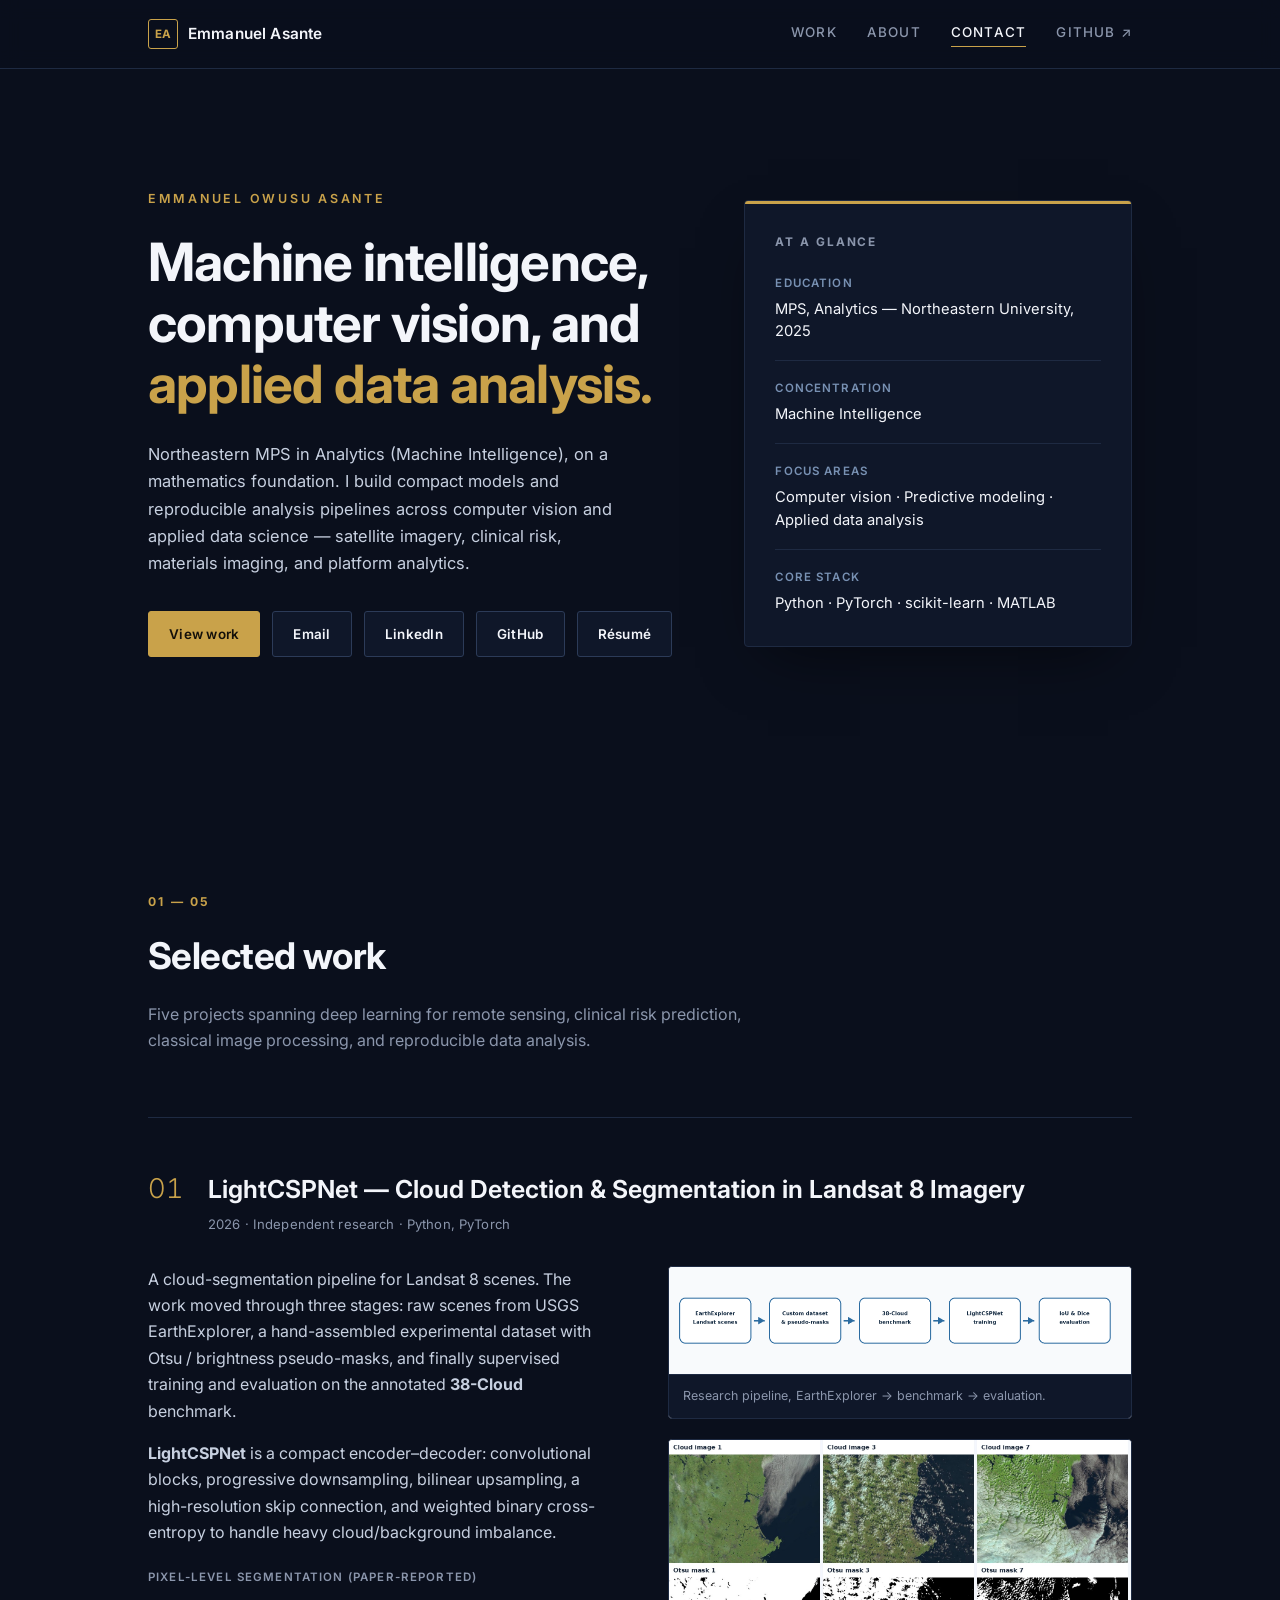
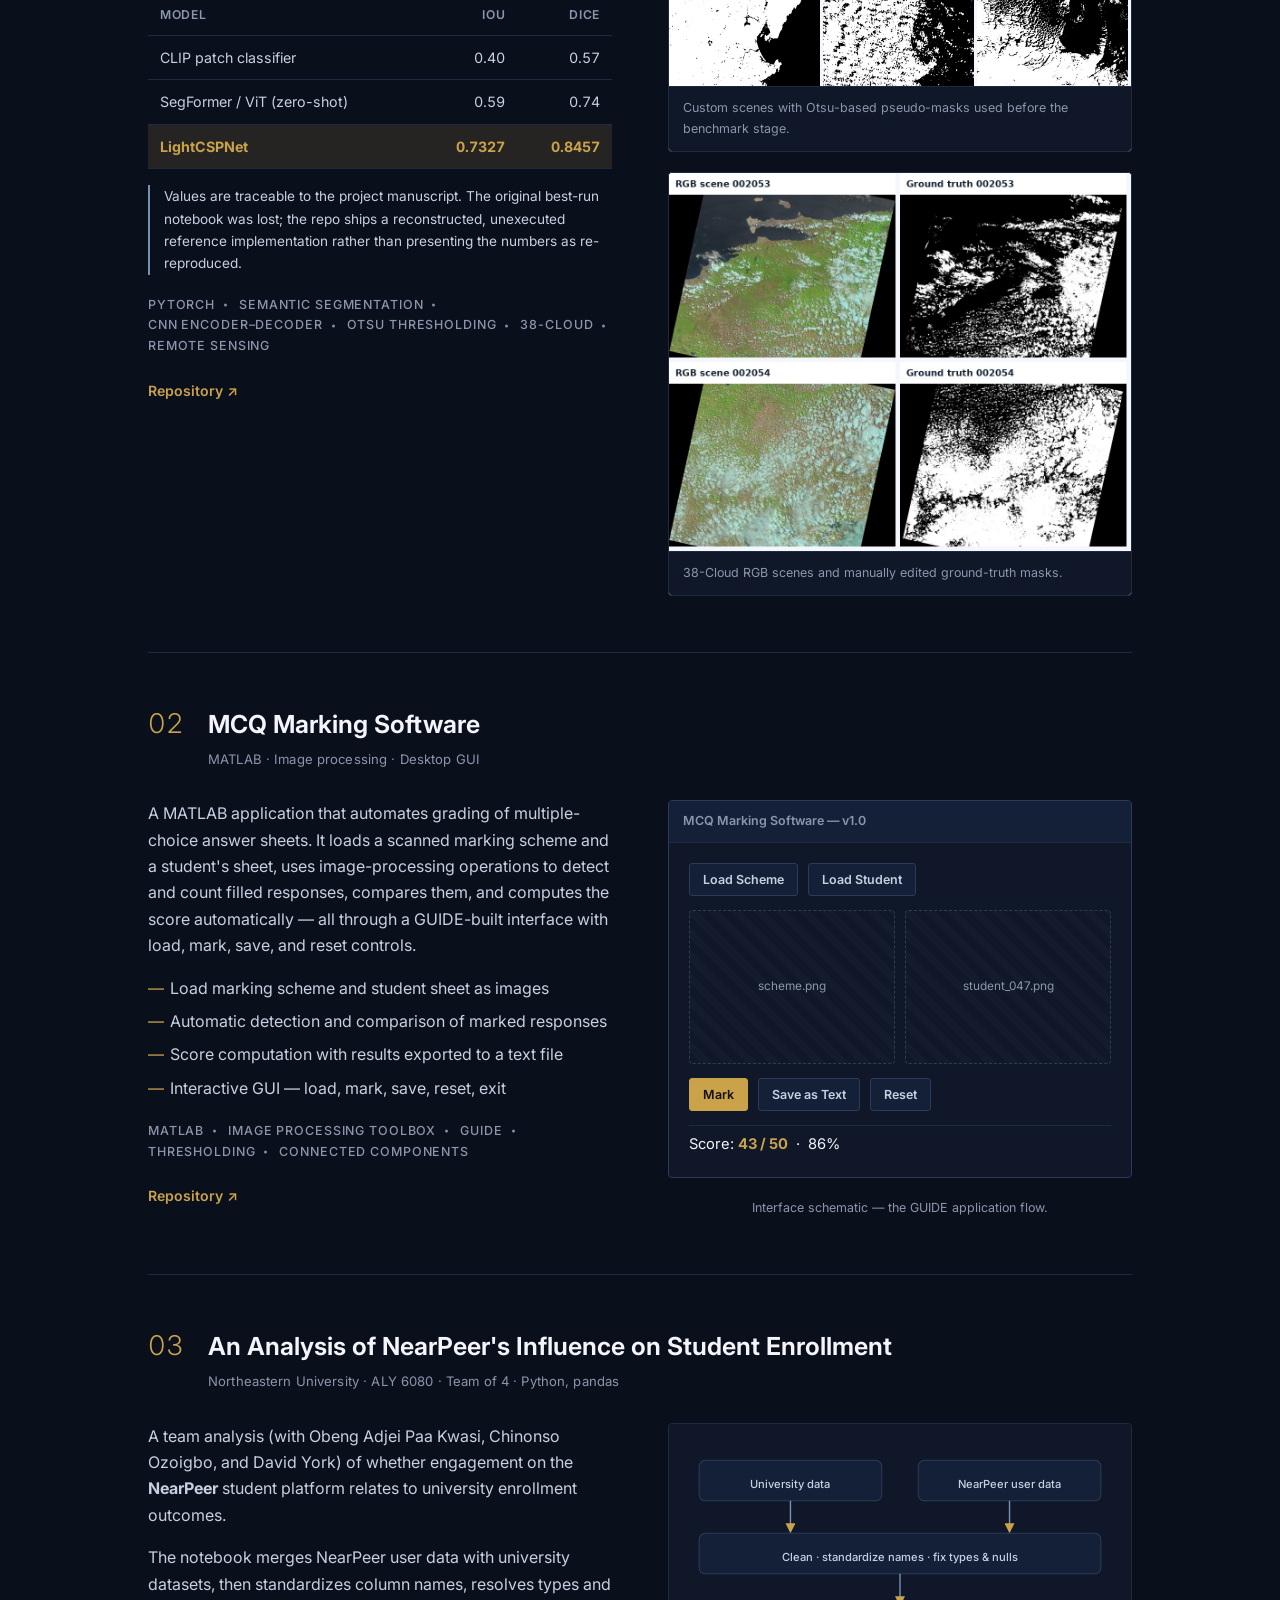
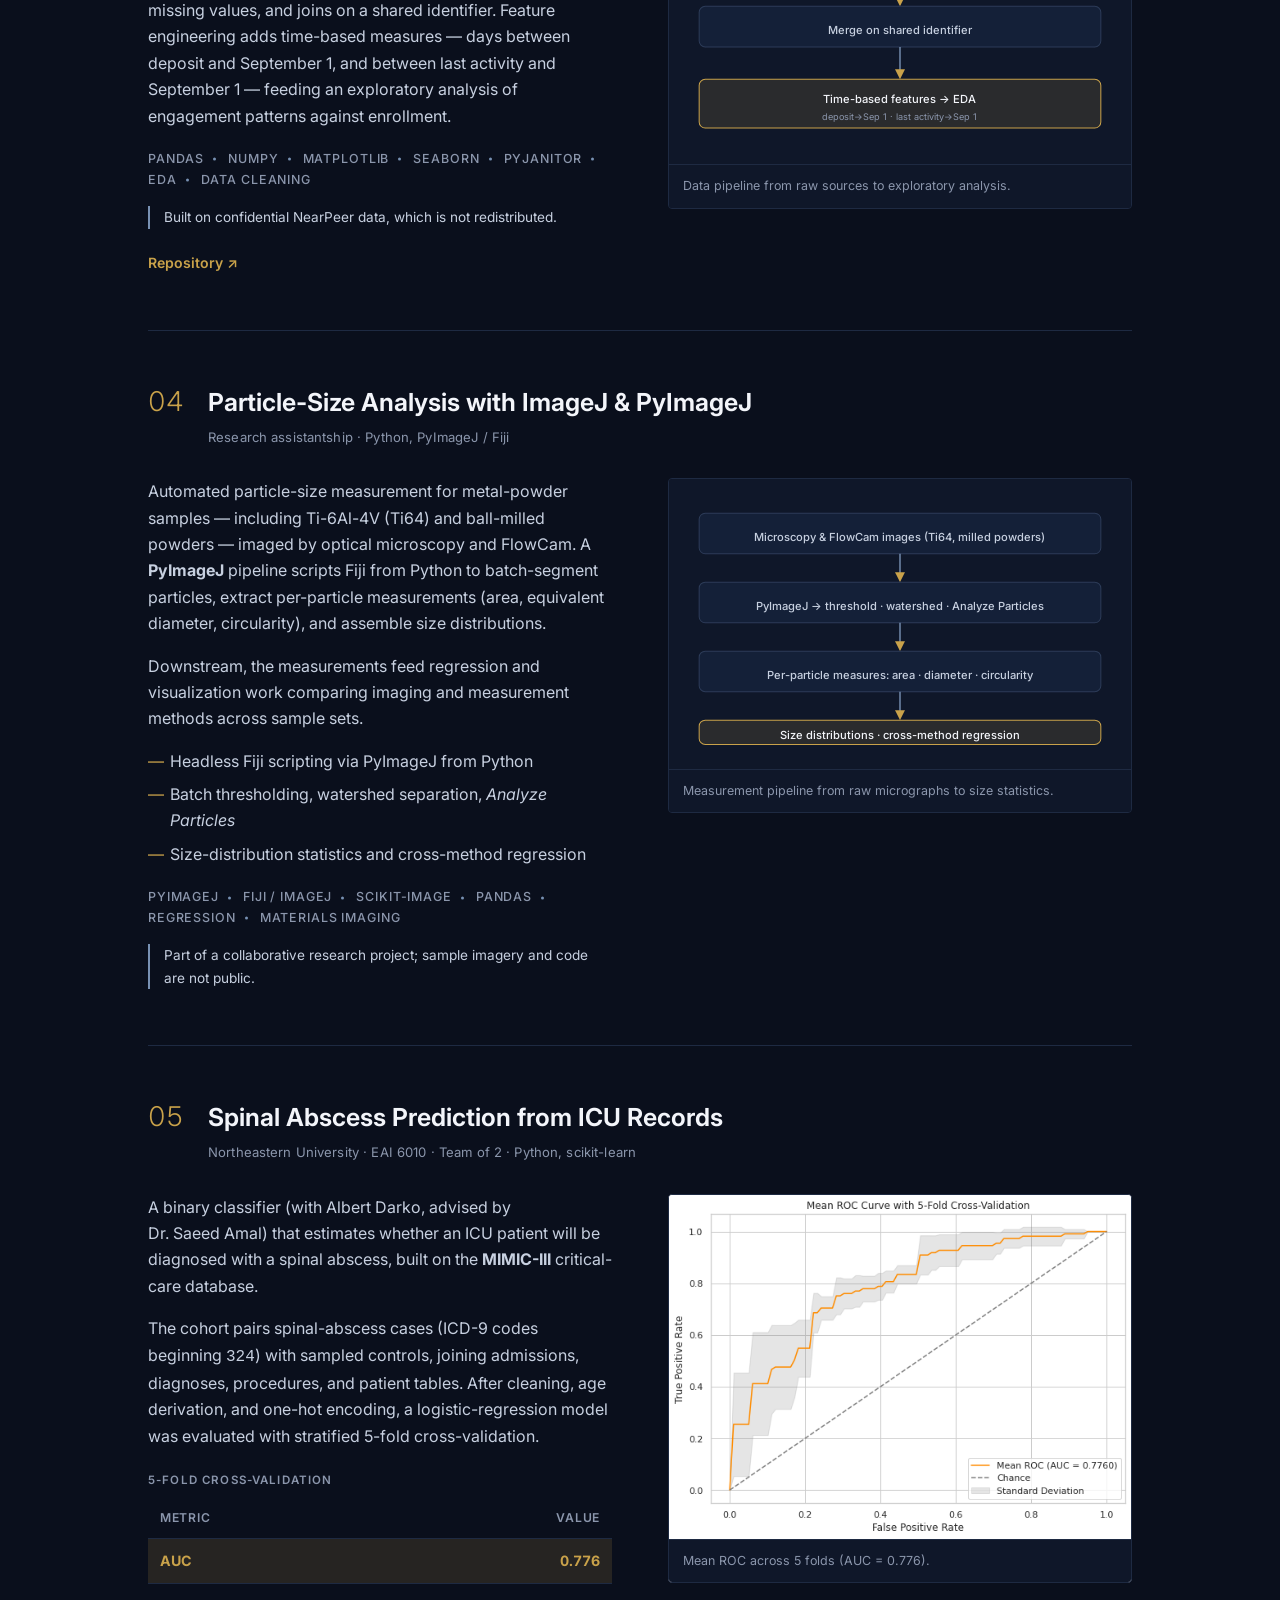
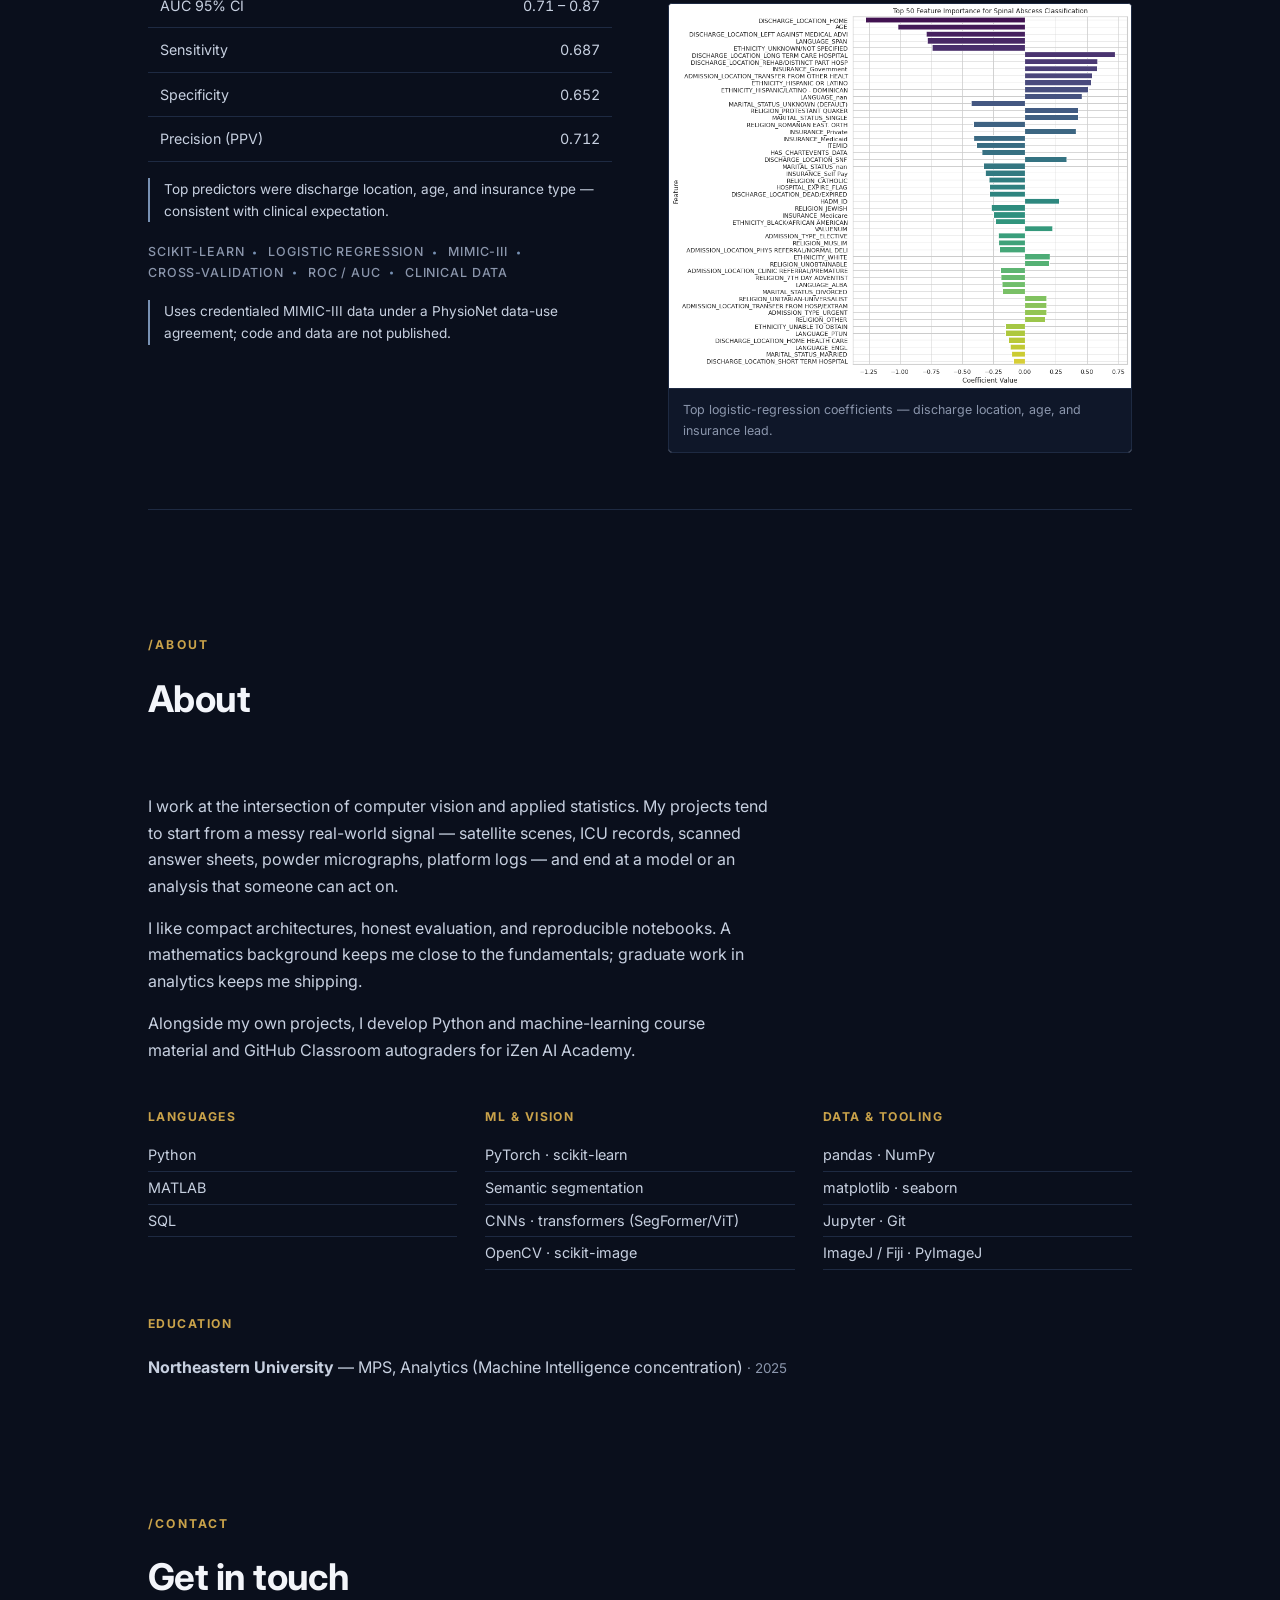
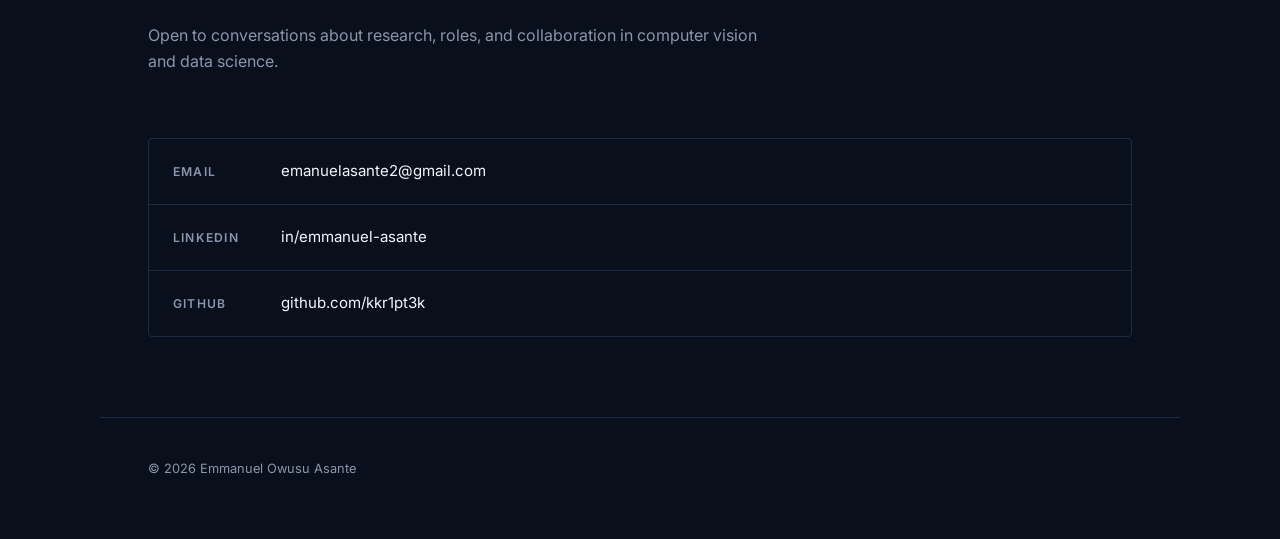
==== commit 087ffd83: "Remove "Built with..." line from footer Co-Authored-By: Claude Sonnet 5 <noreply@anthropic.com>" ====
--- a/index.html
+++ b/index.html
@@ -455,7 +455,6 @@
 
 <footer class="footer container">
   <p>&copy; <span id="year">2026</span> Emmanuel Owusu Asante</p>
-  <p>Built with plain HTML &amp; CSS · <a href="https://github.com/kkr1pt3k/kkr1pt3k.github.io" target="_blank" rel="noopener">source</a></p>
 </footer>
 
 <!-- lightbox -->
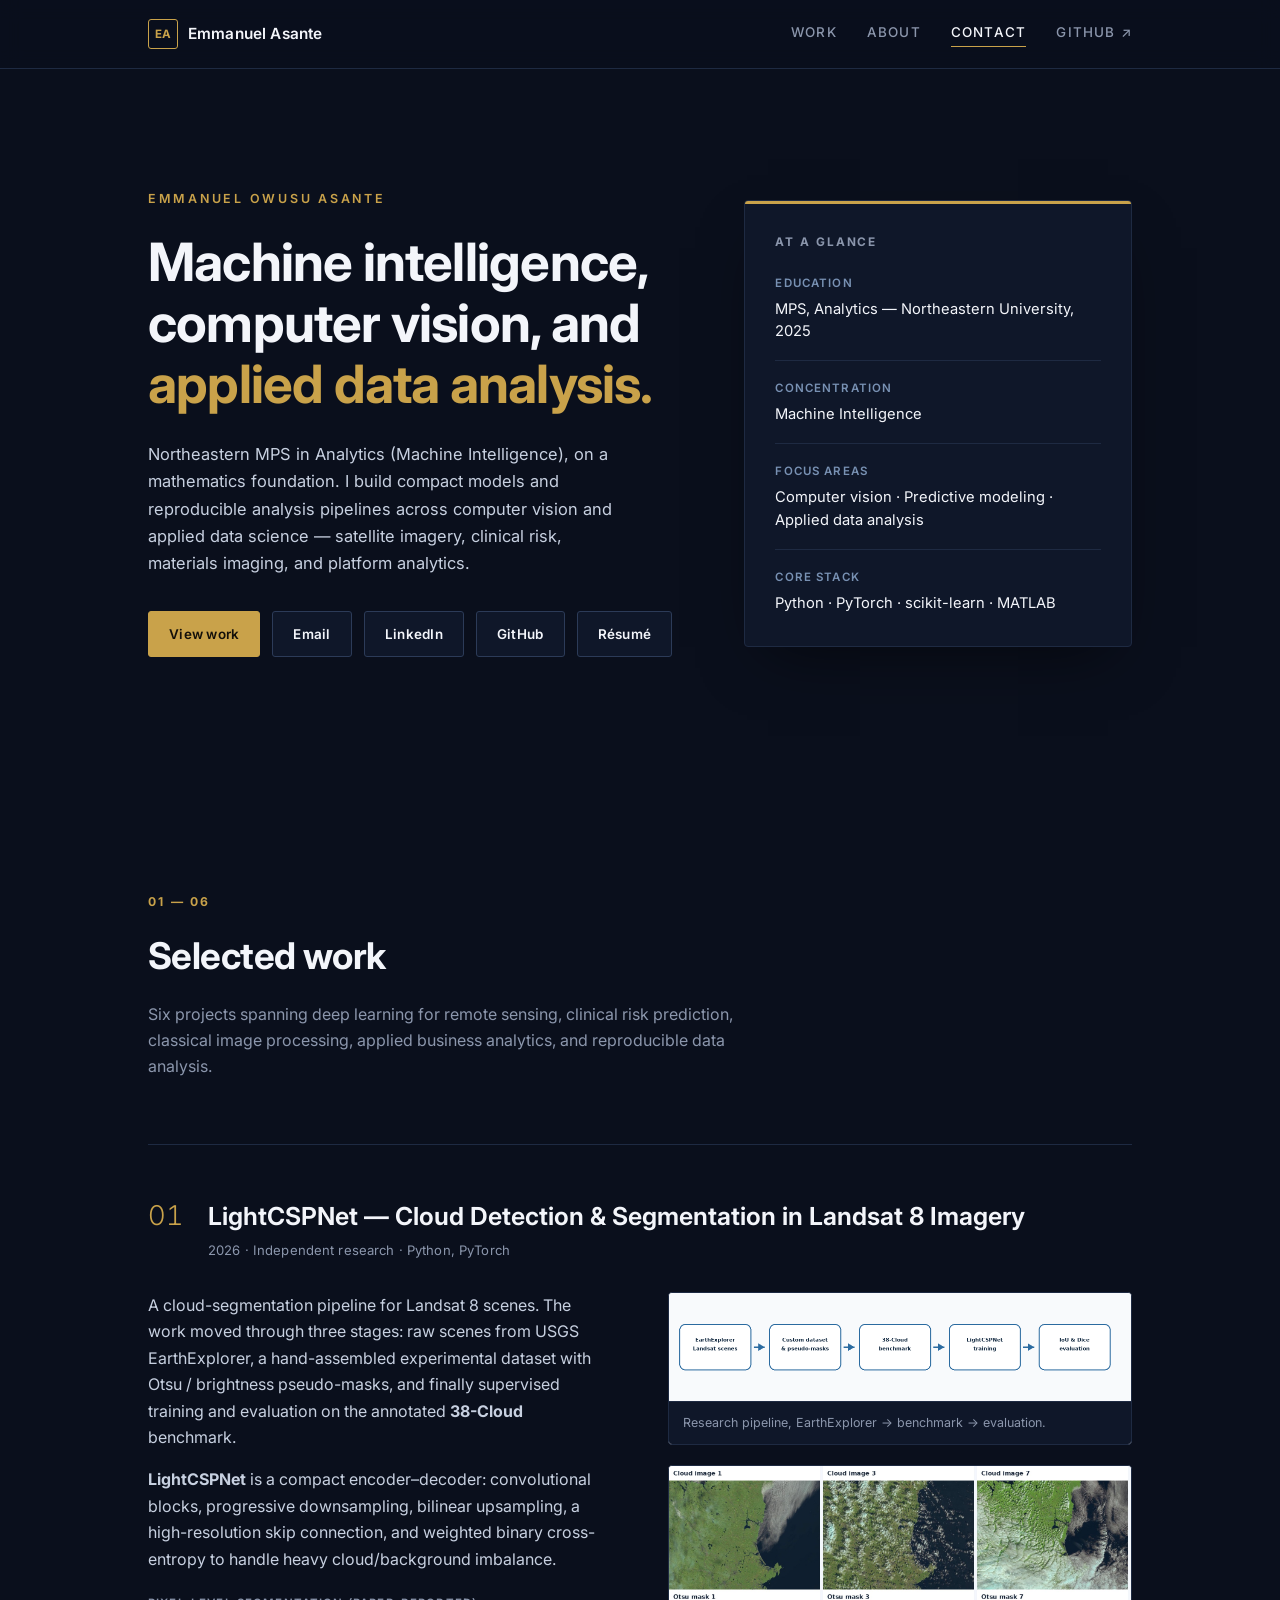
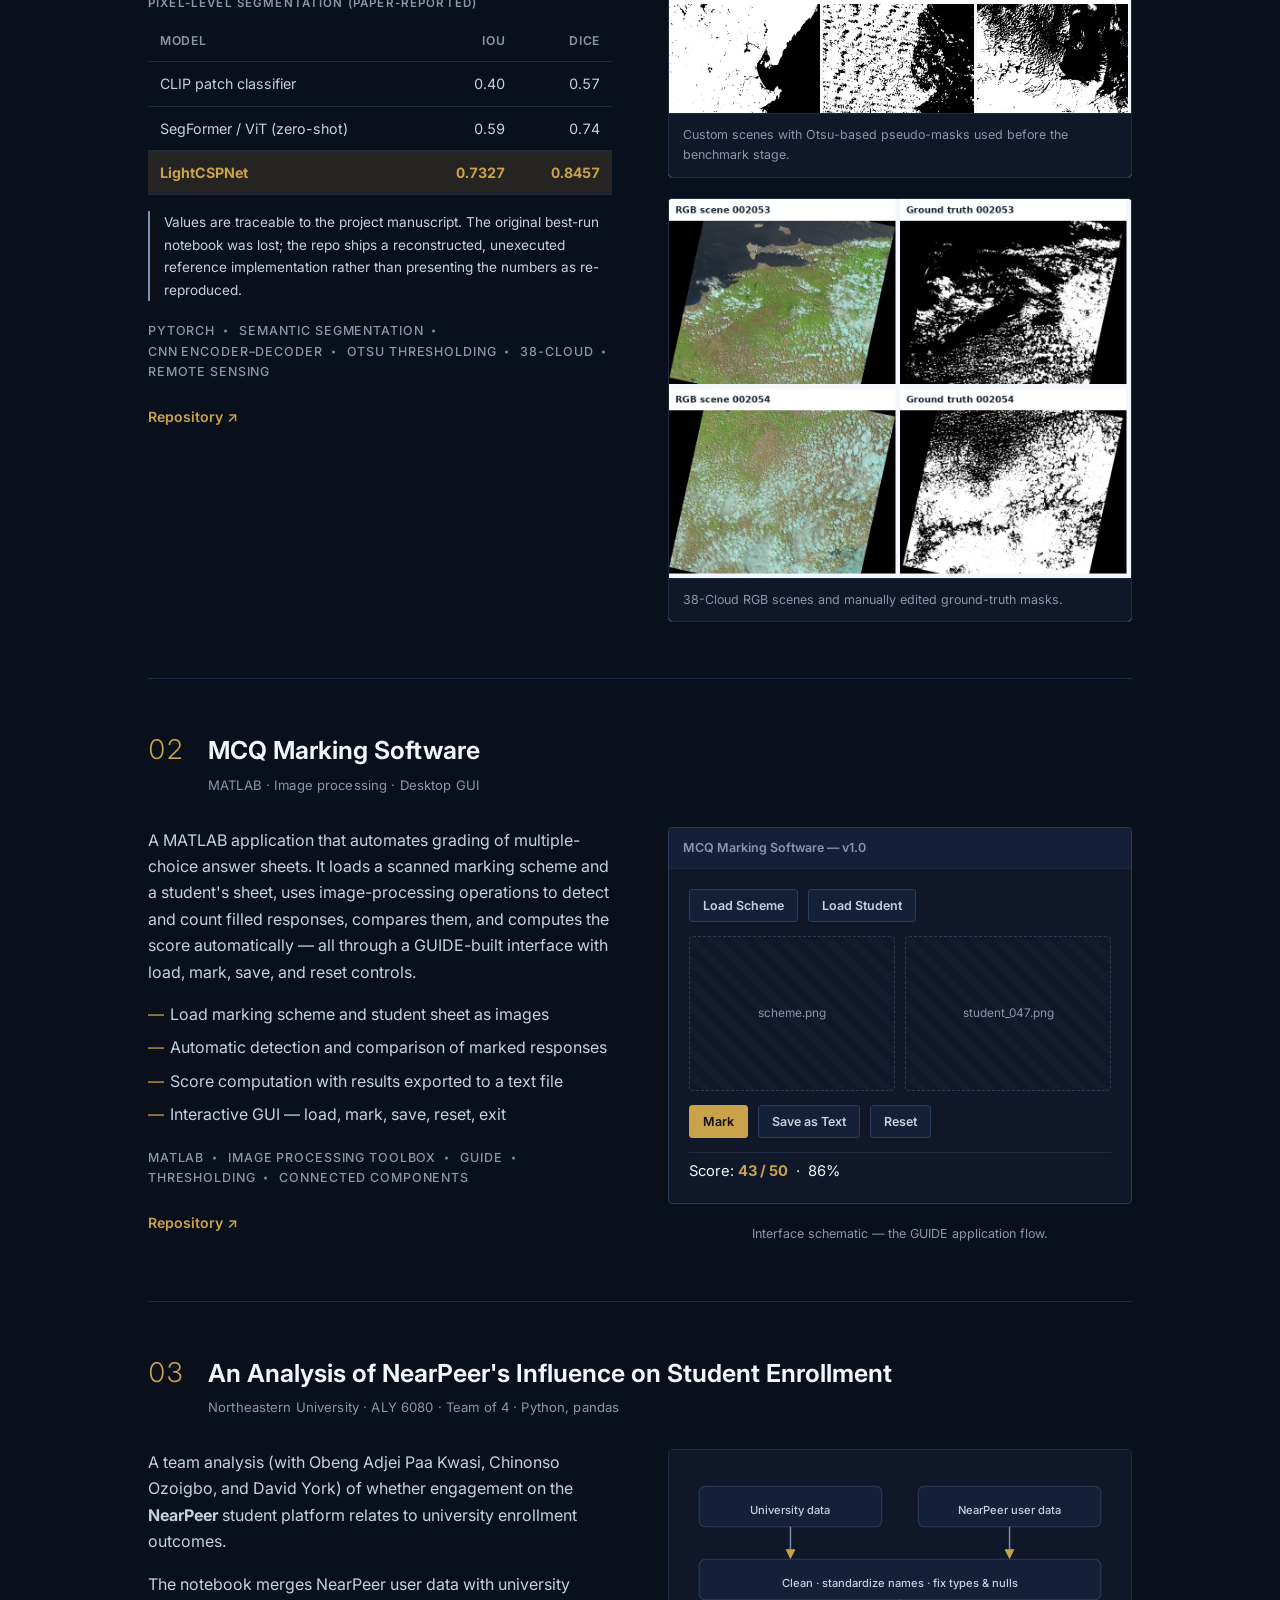
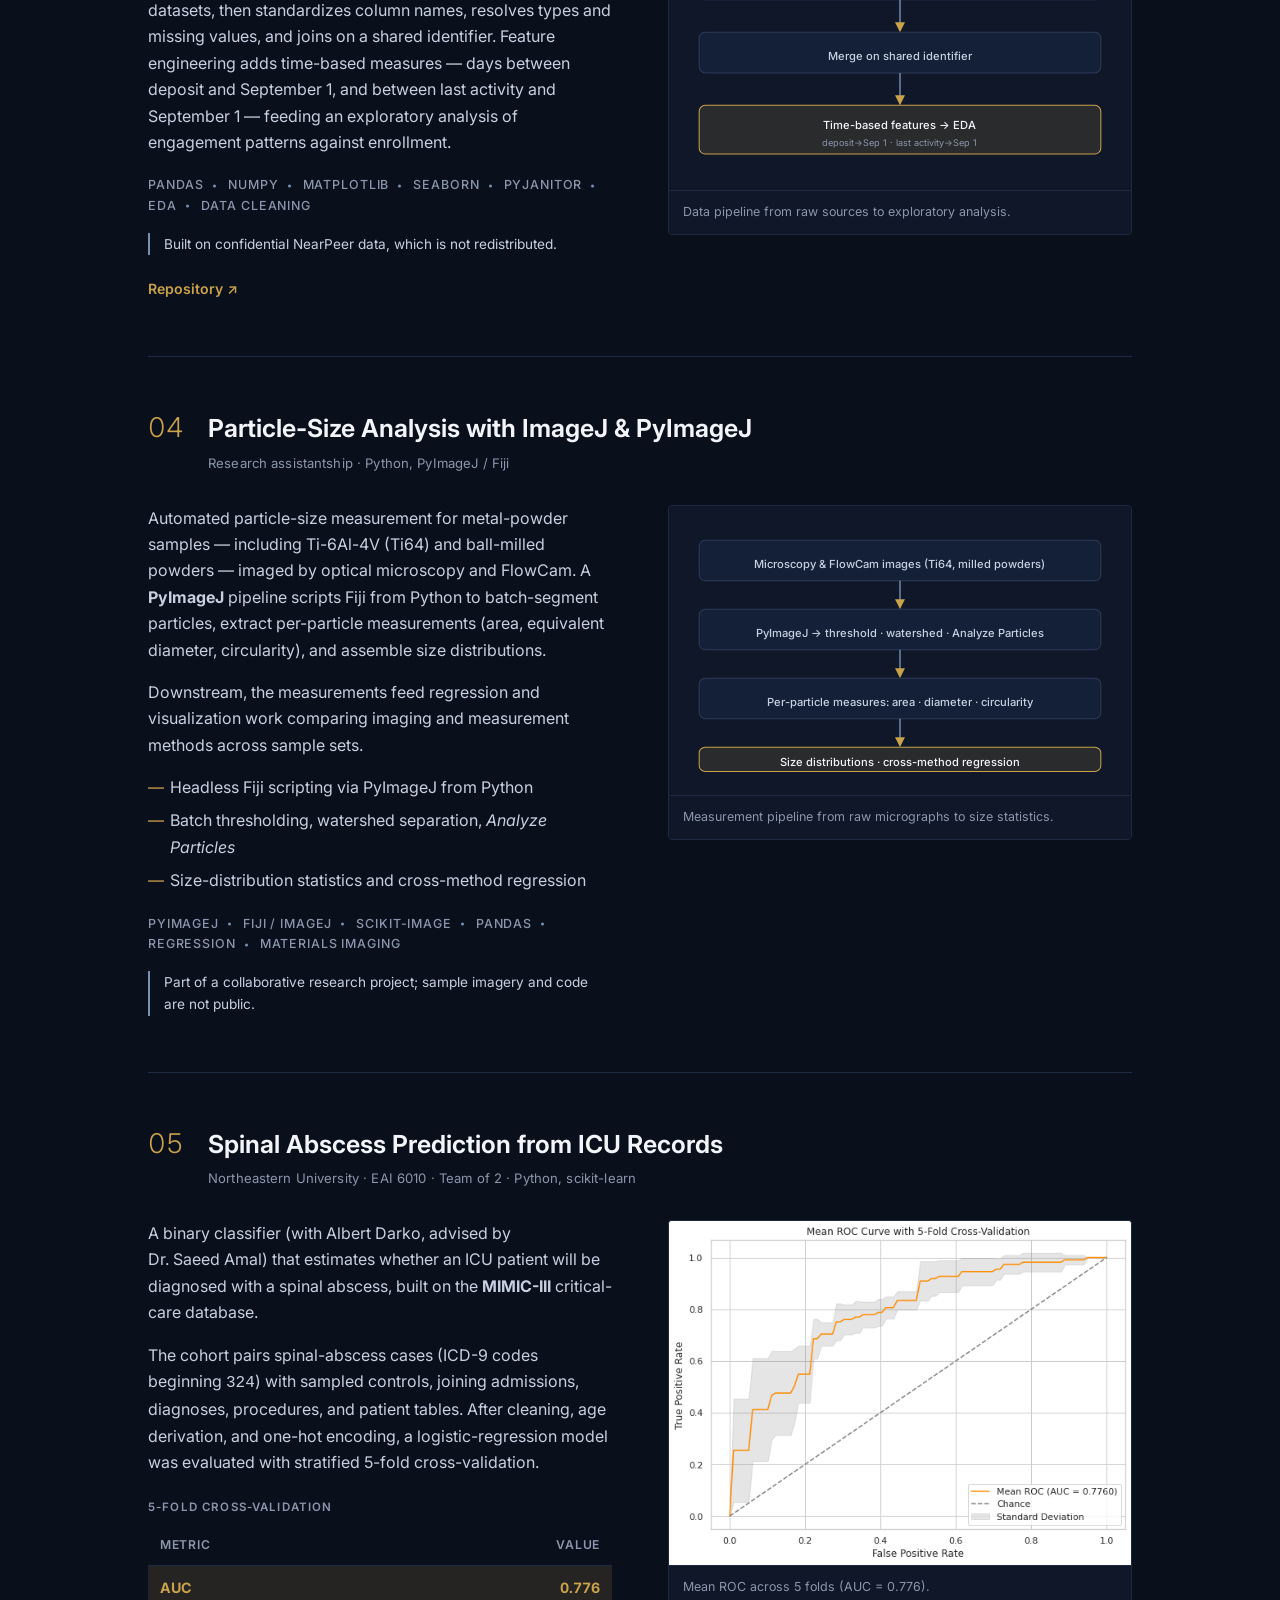
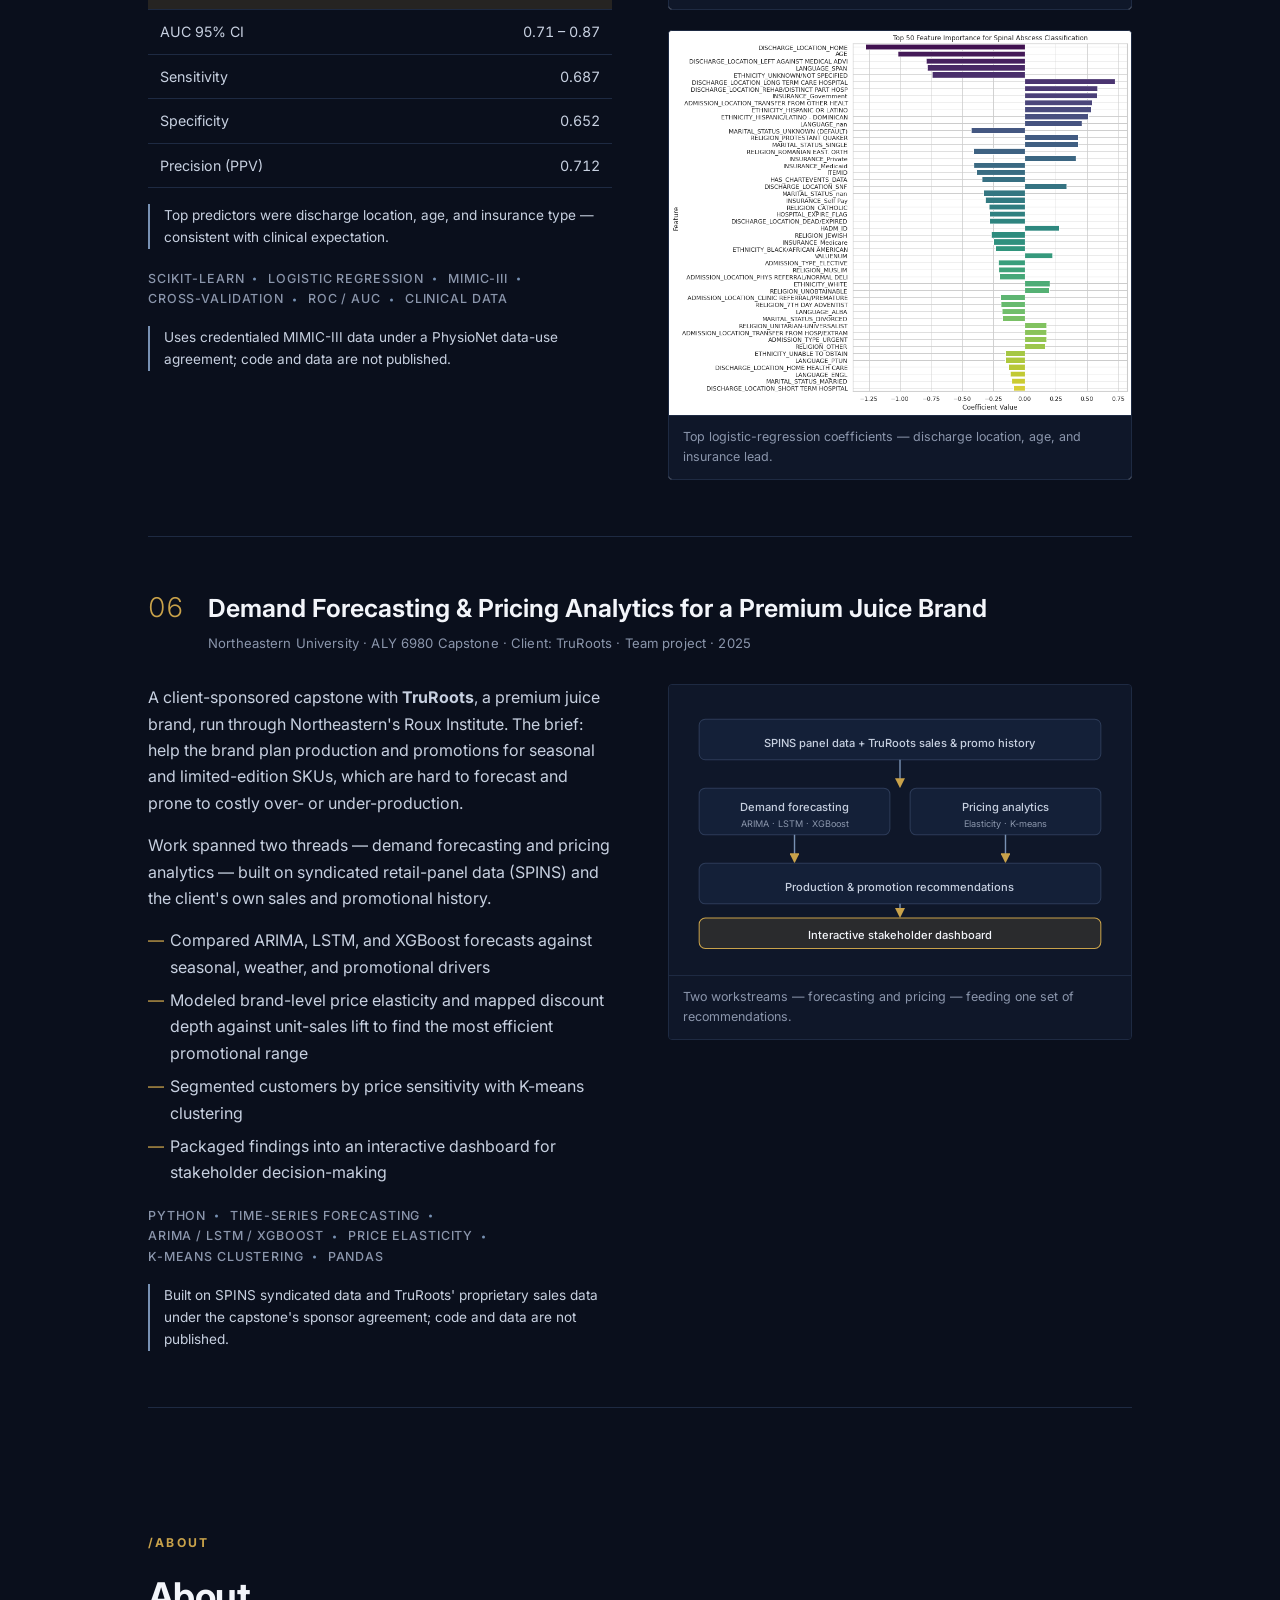
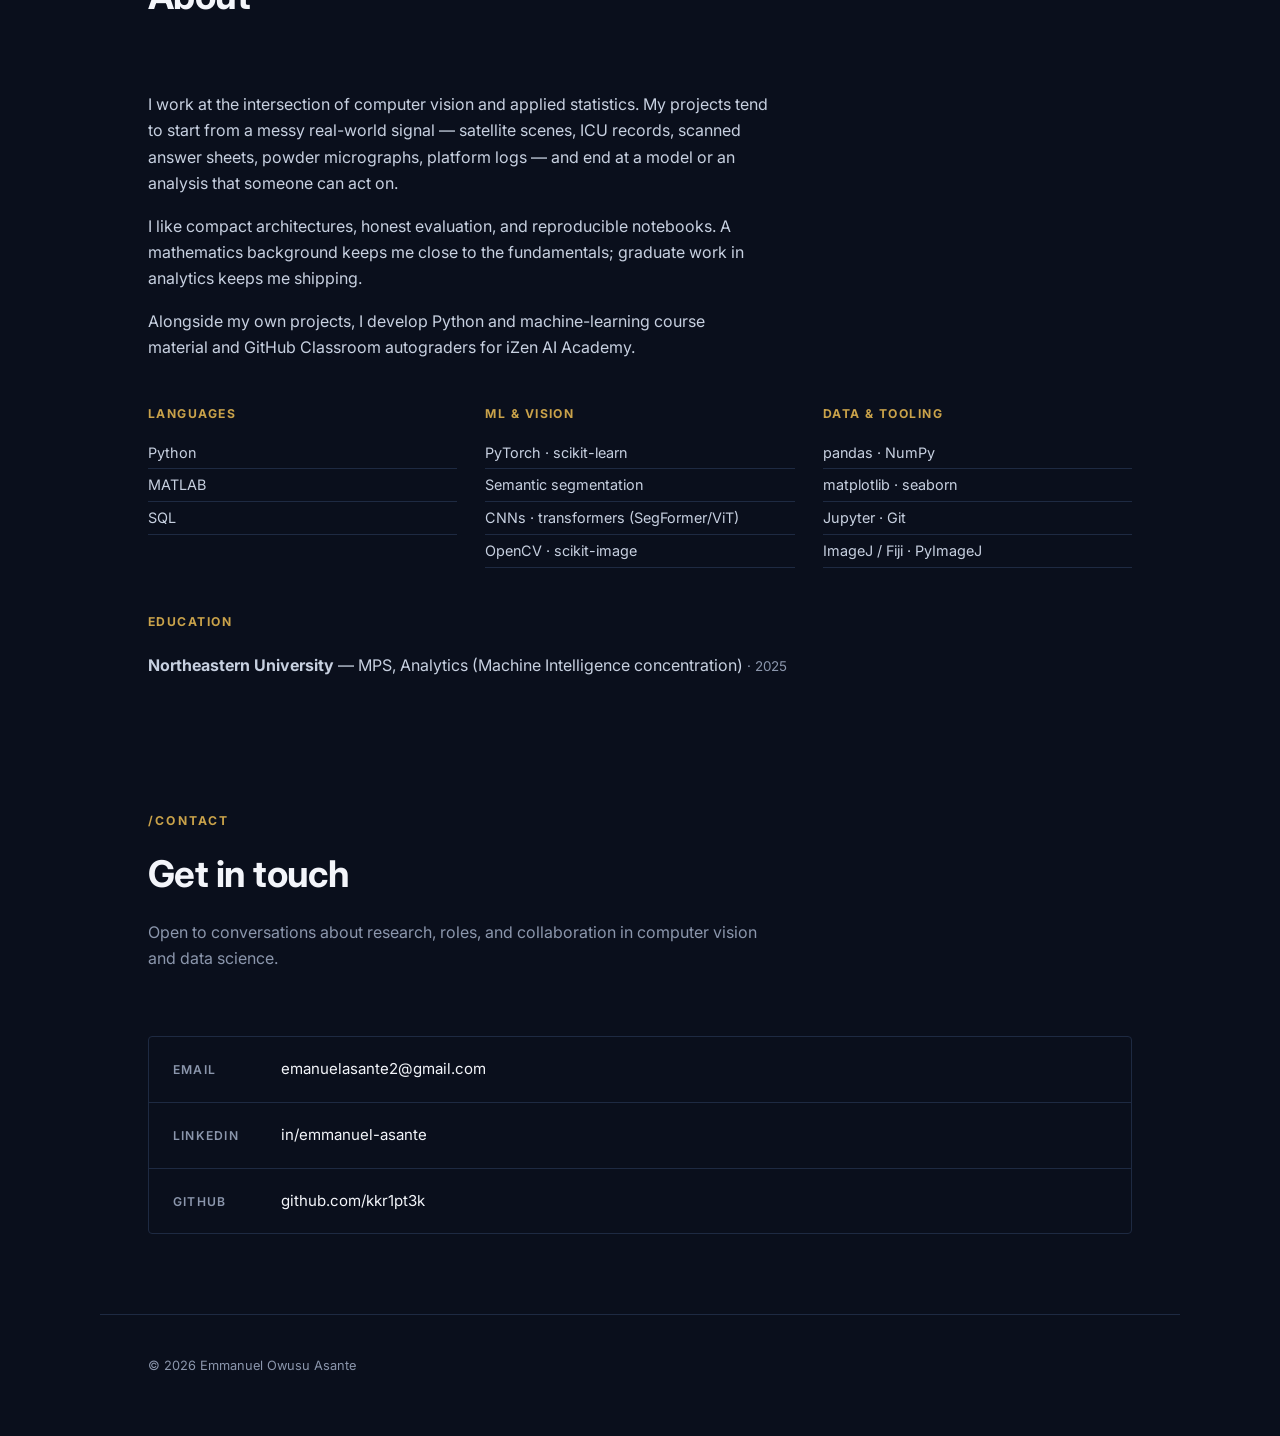
==== commit 8a633f92: "Add TruRoots capstone as project 06 (case study, no repo) Northeastern ALY 6980 capstone with TruRoo" ====
--- a/index.html
+++ b/index.html
@@ -74,10 +74,11 @@
   <!-- ============ WORK ============ -->
   <section id="work" class="section container">
     <div class="section__head">
-      <span class="section__idx">01 — 05</span>
+      <span class="section__idx">01 — 06</span>
       <h2>Selected work</h2>
-      <p>Five projects spanning deep learning for remote sensing, clinical risk
-      prediction, classical image processing, and reproducible data analysis.</p>
+      <p>Six projects spanning deep learning for remote sensing, clinical risk
+      prediction, classical image processing, applied business analytics, and
+      reproducible data analysis.</p>
     </div>
 
     <!-- ---- Project 01: LightCSPNet ---- -->
@@ -376,6 +377,64 @@
           <figure class="fig fig--light">
             <img src="assets/img/spinal-feature-importance.png" alt="Bar chart of the top 50 logistic-regression coefficients for spinal abscess classification" loading="lazy">
             <figcaption>Top logistic-regression coefficients — discharge location, age, and insurance lead.</figcaption>
+          </figure>
+        </div>
+      </div>
+    </article>
+
+    <!-- ---- Project 06: TruRoots Demand & Pricing Capstone ---- -->
+    <article class="project">
+      <div class="project__meta">
+        <span class="project__num">06</span>
+        <div>
+          <h3>Demand Forecasting &amp; Pricing Analytics for a Premium Juice Brand</h3>
+          <p class="project__sub">Northeastern University · ALY 6980 Capstone · Client: TruRoots · Team project · 2025</p>
+        </div>
+      </div>
+
+      <div class="project__grid">
+        <div class="project__body">
+          <p>
+            A client-sponsored capstone with <strong>TruRoots</strong>, a premium juice
+            brand, run through Northeastern's Roux Institute. The brief: help the
+            brand plan production and promotions for seasonal and limited-edition SKUs,
+            which are hard to forecast and prone to costly over- or under-production.
+          </p>
+          <p>
+            Work spanned two threads — demand forecasting and pricing analytics — built
+            on syndicated retail-panel data (SPINS) and the client's own sales and
+            promotional history.
+          </p>
+          <ul class="feature-list">
+            <li>Compared ARIMA, LSTM, and XGBoost forecasts against seasonal, weather, and promotional drivers</li>
+            <li>Modeled brand-level price elasticity and mapped discount depth against unit-sales lift to find the most efficient promotional range</li>
+            <li>Segmented customers by price sensitivity with K-means clustering</li>
+            <li>Packaged findings into an interactive dashboard for stakeholder decision-making</li>
+          </ul>
+          <ul class="tags">
+            <li>Python</li><li>Time-series forecasting</li><li>ARIMA / LSTM / XGBoost</li>
+            <li>Price elasticity</li><li>K-means clustering</li><li>pandas</li>
+          </ul>
+          <p class="note">
+            Built on SPINS syndicated data and TruRoots' proprietary sales data under
+            the capstone's sponsor agreement; code and data are not published.
+          </p>
+        </div>
+
+        <div class="project__media">
+          <figure class="fig">
+            <svg viewBox="0 0 420 250" role="img" aria-label="Capstone workflow diagram" class="diagram">
+              <g class="d-box"><rect x="12" y="16" width="396" height="40" rx="6"></rect><text x="210" y="40">SPINS panel data + TruRoots sales &amp; promo history</text></g>
+              <line x1="210" y1="56" x2="210" y2="82" marker-end="url(#ar)"></line>
+              <g class="d-box"><rect x="12" y="84" width="188" height="46" rx="6"></rect><text x="106" y="103">Demand forecasting</text><text x="106" y="120" class="d-small">ARIMA · LSTM · XGBoost</text></g>
+              <g class="d-box"><rect x="220" y="84" width="188" height="46" rx="6"></rect><text x="314" y="103">Pricing analytics</text><text x="314" y="120" class="d-small">Elasticity · K-means</text></g>
+              <line x1="106" y1="130" x2="106" y2="156" marker-end="url(#ar)"></line>
+              <line x1="314" y1="130" x2="314" y2="156" marker-end="url(#ar)"></line>
+              <g class="d-box"><rect x="12" y="158" width="396" height="40" rx="6"></rect><text x="210" y="182">Production &amp; promotion recommendations</text></g>
+              <line x1="210" y1="198" x2="210" y2="210" marker-end="url(#ar)"></line>
+              <g class="d-box d-box--accent"><rect x="12" y="212" width="396" height="30" rx="6"></rect><text x="210" y="230">Interactive stakeholder dashboard</text></g>
+            </svg>
+            <figcaption>Two workstreams — forecasting and pricing — feeding one set of recommendations.</figcaption>
           </figure>
         </div>
       </div>
